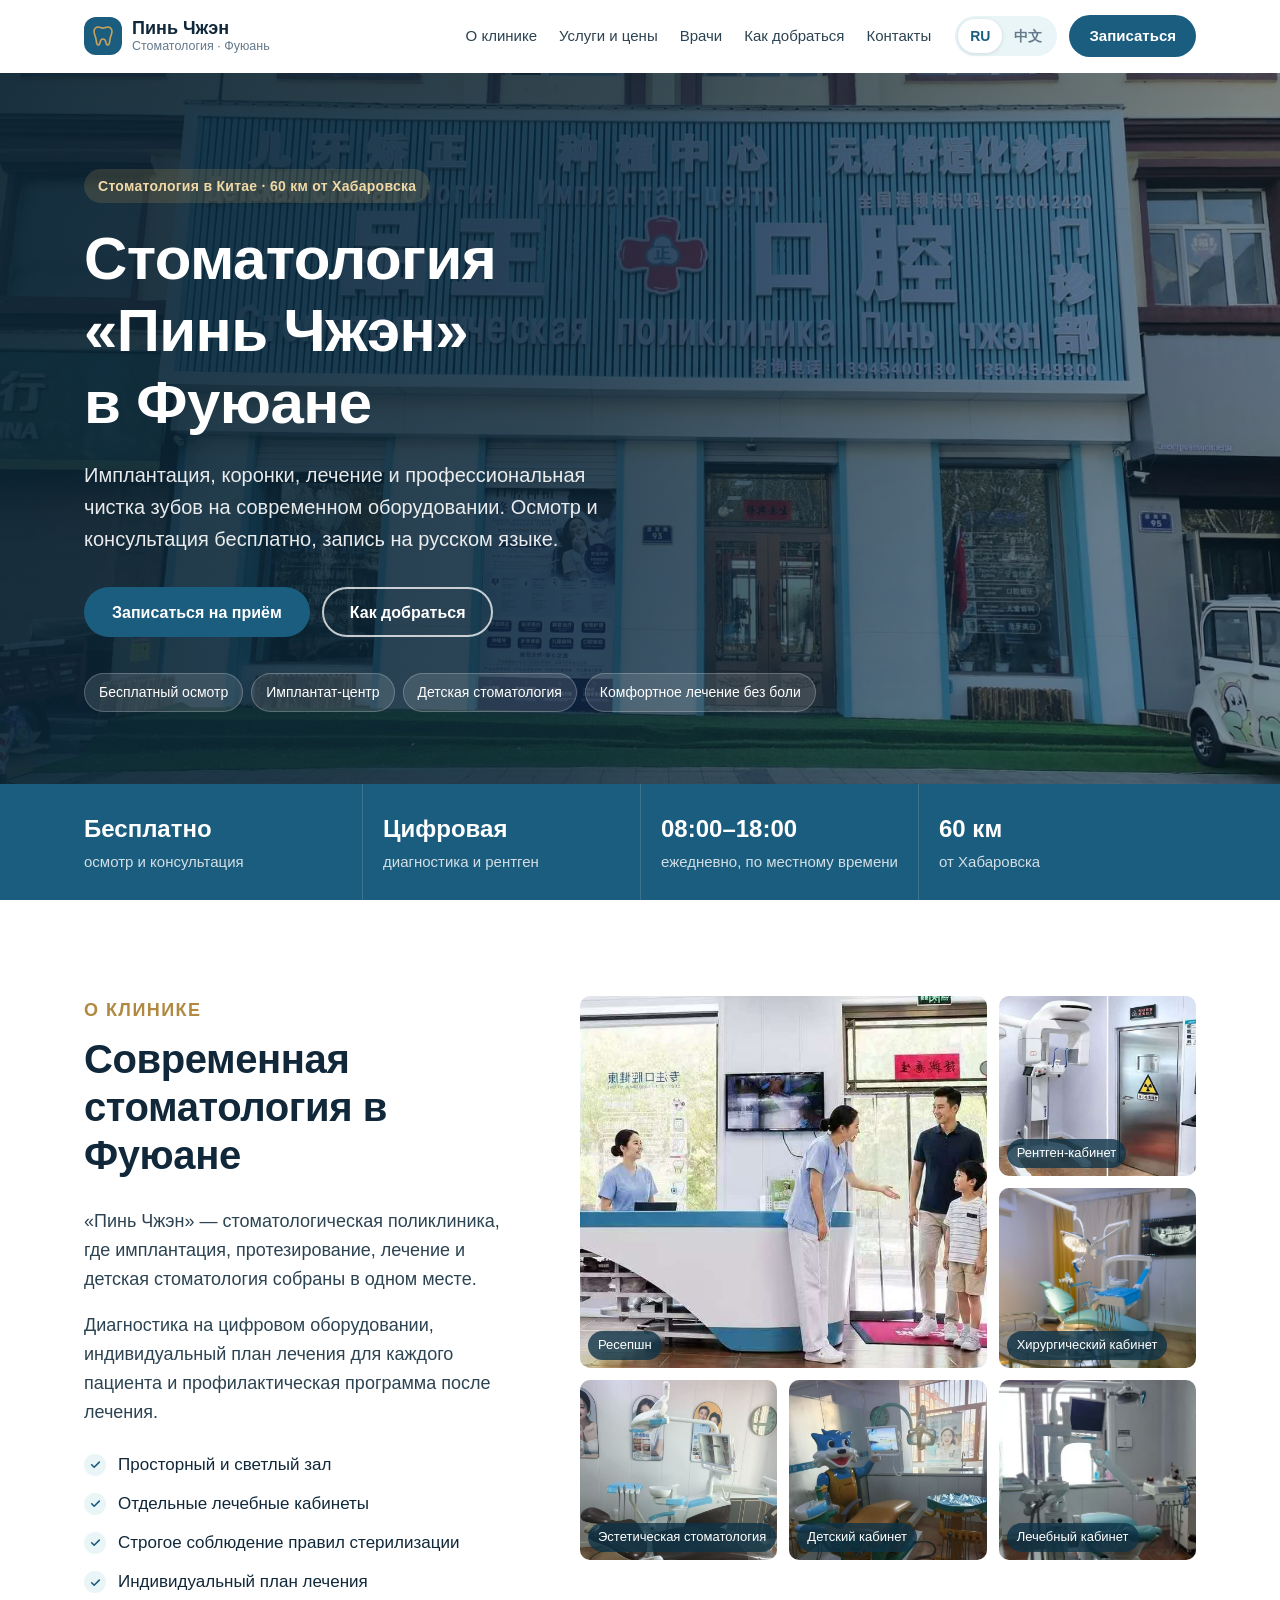
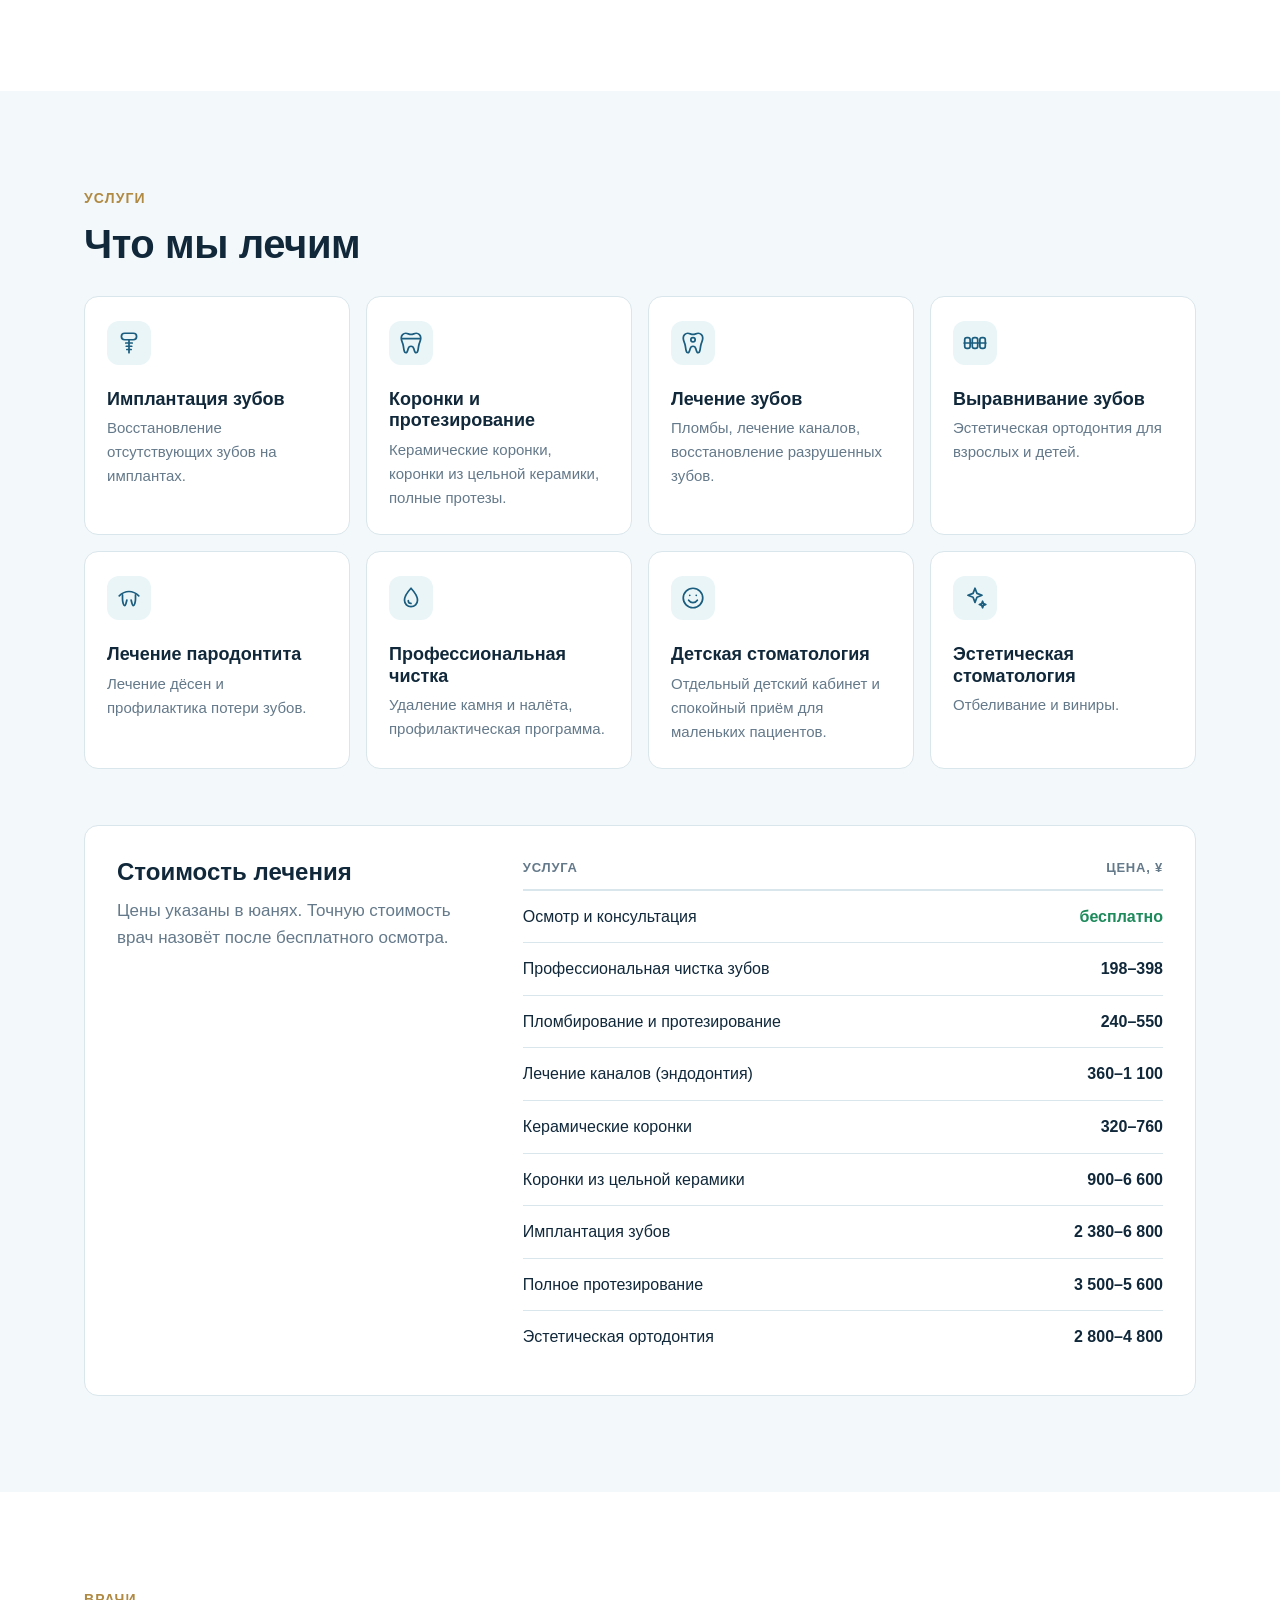
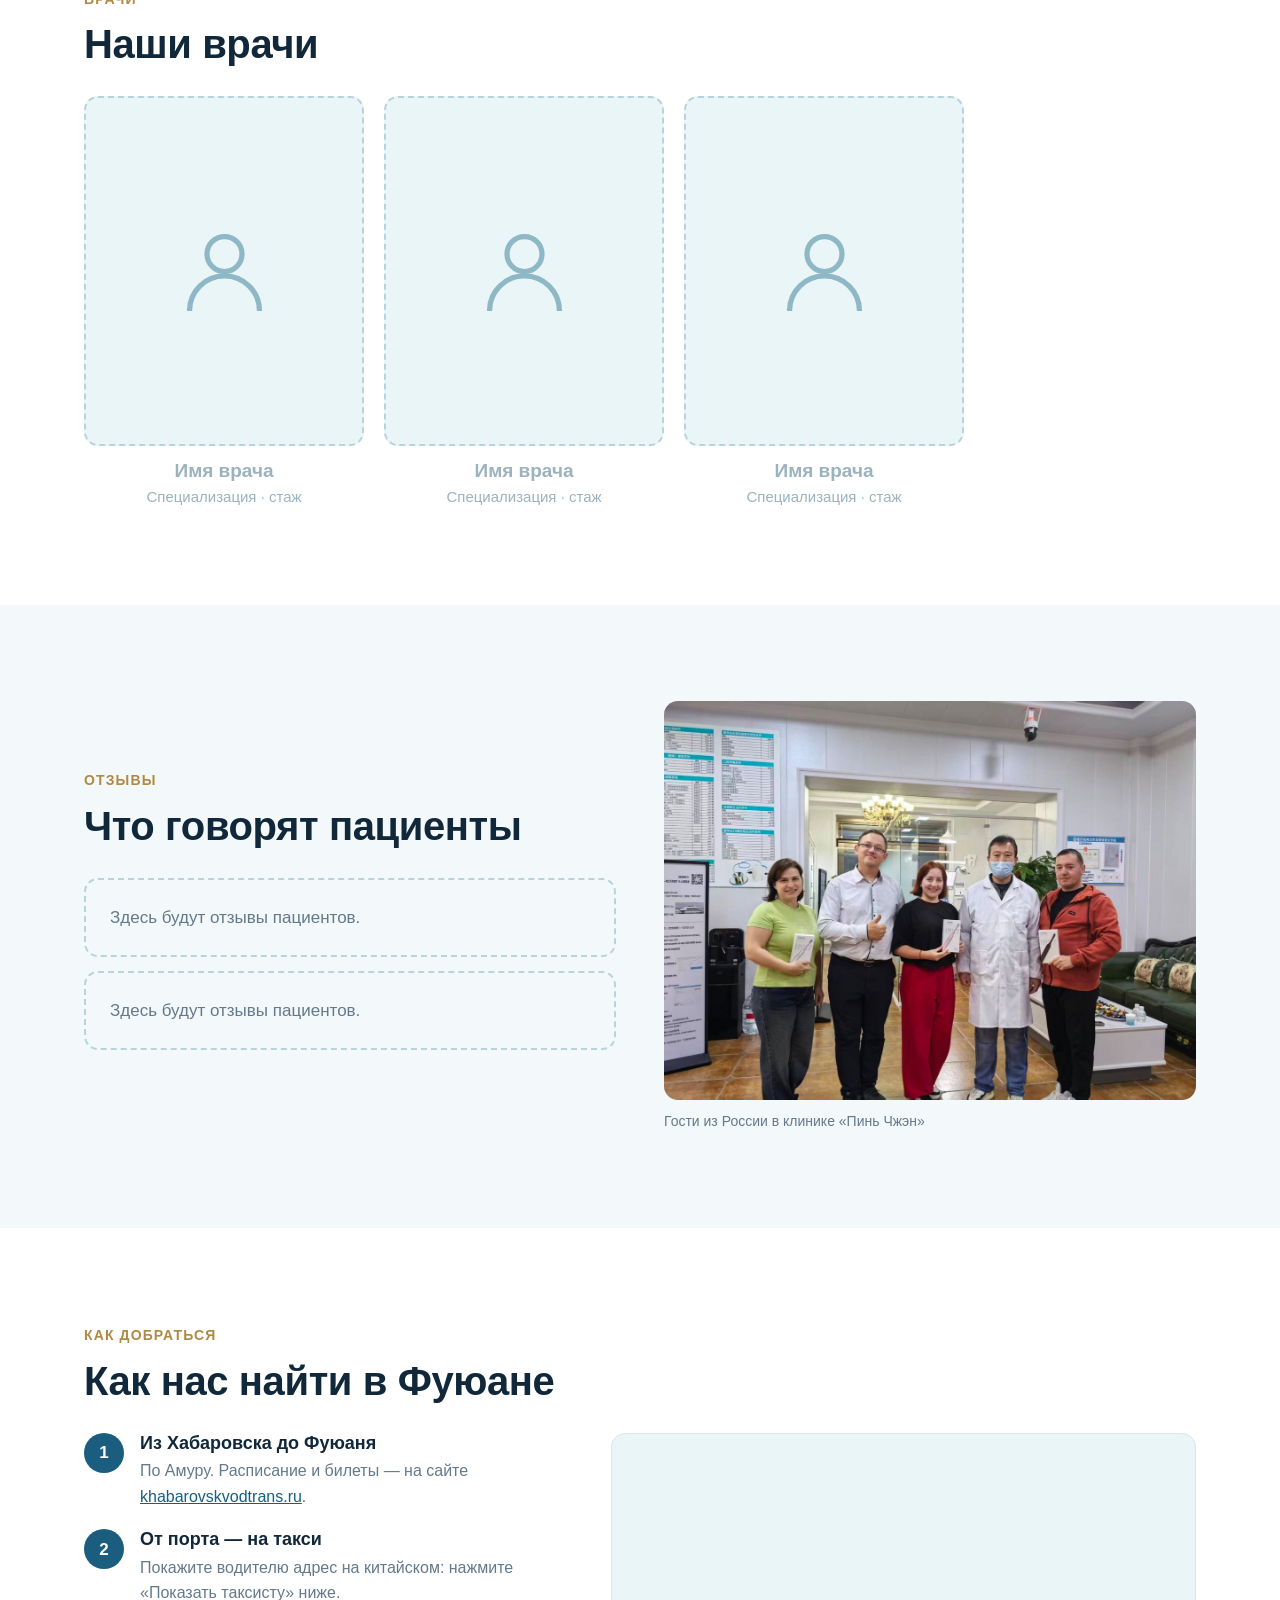
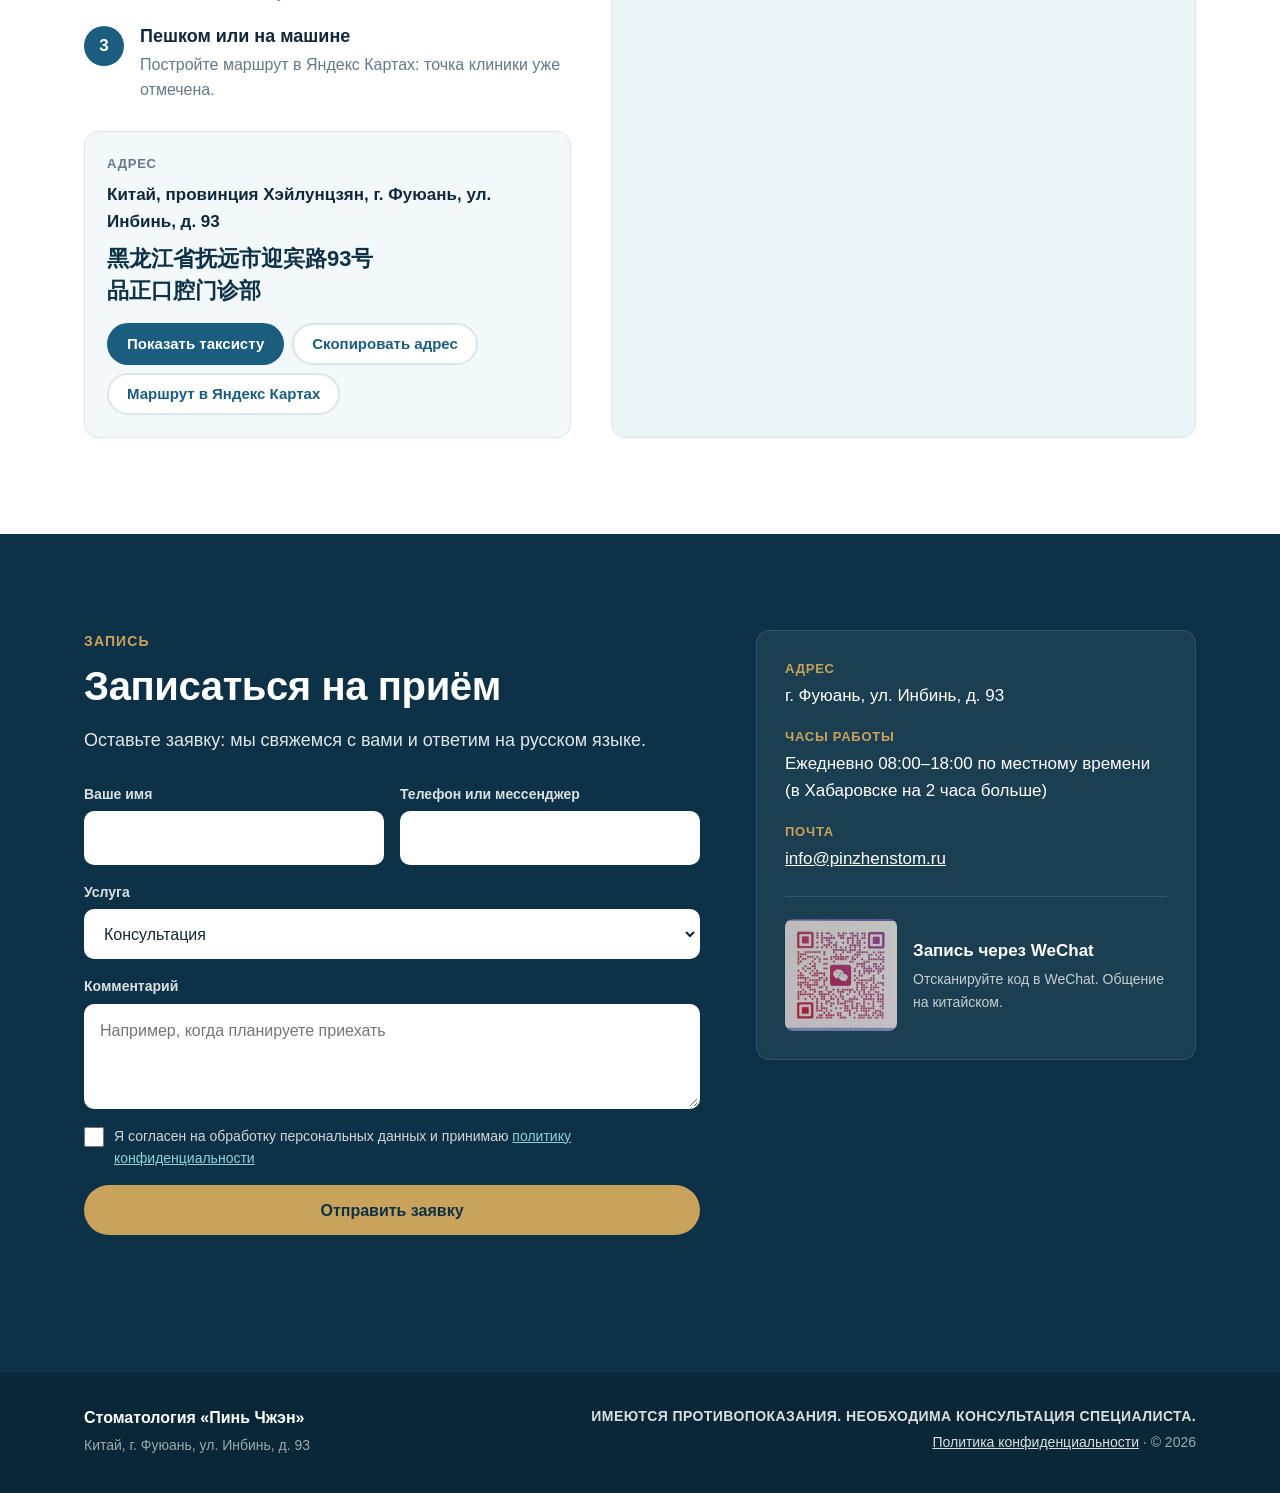
==== index.html @ 19f09e4e "Add bilingual landing page for Pin Zheng dental clinic Static RU/ZH one-page site: about, services a" ====
<!doctype html>
<html lang="ru">
<head>
  <meta charset="utf-8">
  <meta name="viewport" content="width=device-width, initial-scale=1">
  <title>Стоматология «Пинь Чжэн» в Фуюане — лечение зубов в Китае рядом с Хабаровском</title>
  <meta name="description" content="Стоматологическая клиника «Пинь Чжэн» в Фуюане, 60 км от Хабаровска. Имплантация, коронки, лечение и чистка зубов. Бесплатный осмотр, цены в юанях, запись на русском.">
  <meta name="theme-color" content="#1b5d7e">
  <meta property="og:type" content="website">
  <meta property="og:locale" content="ru_RU">
  <meta property="og:title" content="Стоматология «Пинь Чжэн» в Фуюане">
  <meta property="og:description" content="Имплантация, коронки, лечение и чистка зубов в 60 км от Хабаровска. Бесплатный осмотр, запись на русском.">
  <meta property="og:image" content="img/og.jpg">
  <link rel="icon" href="favicon.svg" type="image/svg+xml">
  <link rel="stylesheet" href="css/style.css">
  <script src="js/i18n.js" defer></script>
  <script src="js/main.js" defer></script>
  <script type="application/ld+json">
  {
    "@context": "https://schema.org",
    "@type": "Dentist",
    "name": "Стоматология «Пинь Чжэн» (品正口腔门诊部)",
    "image": "img/hero.jpg",
    "address": {
      "@type": "PostalAddress",
      "streetAddress": "ул. Инбинь, 93 (迎宾路93号)",
      "addressLocality": "Фуюань",
      "addressRegion": "Хэйлунцзян",
      "addressCountry": "CN"
    },
    "geo": { "@type": "GeoCoordinates", "latitude": 48.35881, "longitude": 134.295738 },
    "openingHours": "Mo-Su 08:00-18:00"
  }
  </script>
</head>
<body>
  <svg class="sprite" aria-hidden="true" focusable="false">
    <symbol id="i-tooth" viewBox="0 0 24 24"><path d="M7.2 3C4.9 3 3 4.9 3 7.3c0 2.4.9 3.7 1.5 5.7.5 1.7.7 3.6 1 5.4.2 1.2.7 2.6 1.8 2.6 1.4 0 1.6-2 2-3.5.3-1.2.7-2.5 2.7-2.5s2.4 1.3 2.7 2.5c.4 1.5.6 3.5 2 3.5 1.1 0 1.6-1.4 1.8-2.6.3-1.8.5-3.7 1-5.4.6-2 1.5-3.3 1.5-5.7C21 4.9 19.1 3 16.8 3c-1.9 0-2.8 1.1-4.8 1.1S9.1 3 7.2 3z"/></symbol>
    <symbol id="i-implant" viewBox="0 0 24 24"><path d="M8 3h8a3 3 0 0 1 3 3c0 2-1 3-3 3H8C6 9 5 8 5 6a3 3 0 0 1 3-3z"/><path d="M12 9v12M9 12h6M9.5 15h5M10 18h4"/></symbol>
    <symbol id="i-crown" viewBox="0 0 24 24"><use href="#i-tooth"/><path d="M4 8h16"/></symbol>
    <symbol id="i-treatment" viewBox="0 0 24 24"><use href="#i-tooth"/><circle cx="12" cy="9" r="2"/></symbol>
    <symbol id="i-braces" viewBox="0 0 24 24"><rect x="2.5" y="7" width="5" height="10" rx="2"/><rect x="9.5" y="7" width="5" height="10" rx="2"/><rect x="16.5" y="7" width="5" height="10" rx="2"/><path d="M2 12h20"/></symbol>
    <symbol id="i-gums" viewBox="0 0 24 24"><path d="M3 10c3-3 6-4 9-4s6 1 9 4"/><path d="M6 9v4c0 3 1 6 2 6s1.5-3 2-5M18 9v4c0 3-1 6-2 6s-1.5-3-2-5"/></symbol>
    <symbol id="i-drop" viewBox="0 0 24 24"><path d="M12 3s6 6.5 6 11a6 6 0 0 1-12 0c0-4.5 6-11 6-11z"/><path d="M9.5 14.5a2.5 2.5 0 0 0 2.5 2.5"/></symbol>
    <symbol id="i-smile" viewBox="0 0 24 24"><circle cx="12" cy="12" r="9"/><path d="M8 14c1 1.5 2.3 2.2 4 2.2s3-.7 4-2.2M9 9.5h.01M15 9.5h.01"/></symbol>
    <symbol id="i-sparkle" viewBox="0 0 24 24"><path d="M12 3l1.8 4.7 4.7 1.8-4.7 1.8L12 16l-1.8-4.7-4.7-1.8 4.7-1.8z"/><path d="M19 15l.8 2.2 2.2.8-2.2.8L19 21l-.8-2.2L16 18l2.2-.8z"/></symbol>
  </svg>

  <a class="skip-link" href="#main" data-i18n="a11y.skip">Перейти к содержанию</a>

  <header class="header" id="top">
    <div class="container header__inner">
      <a class="brand" href="#top">
        <svg class="brand__logo" aria-hidden="true"><use href="#i-tooth"/></svg>
        <span class="brand__text">
          <span class="brand__name" data-i18n="brand.name">Пинь Чжэн</span>
          <span class="brand__sub" data-i18n="brand.sub">Стоматология · Фуюань</span>
        </span>
      </a>

      <nav class="nav" id="nav" aria-label="Меню" data-i18n-attr="aria-label:nav.label">
        <a href="#about" data-i18n="nav.about">О клинике</a>
        <a href="#services" data-i18n="nav.services">Услуги и цены</a>
        <a href="#doctors" data-i18n="nav.doctors">Врачи</a>
        <a href="#route" data-i18n="nav.route">Как добраться</a>
        <a href="#contact" data-i18n="nav.contact">Контакты</a>
        <a href="#contact" class="btn btn--primary nav__cta" data-i18n="nav.book">Записаться</a>
      </nav>

      <div class="header__actions">
        <div class="lang-switch" role="group" aria-label="Язык / 语言">
          <button type="button" class="lang-switch__btn is-active" data-lang="ru" aria-pressed="true">RU</button>
          <button type="button" class="lang-switch__btn" data-lang="zh" aria-pressed="false">中文</button>
        </div>
        <a class="btn btn--primary btn--sm header__cta" href="#contact" data-i18n="nav.book">Записаться</a>
        <button type="button" class="burger" id="burger" aria-controls="nav" aria-expanded="false" aria-label="Меню" data-i18n-attr="aria-label:nav.label">
          <span></span><span></span><span></span>
        </button>
      </div>
    </div>
  </header>

  <main id="main">
    <section class="hero">
      <img class="hero__bg" src="img/hero.jpg" alt="" width="1599" height="899" fetchpriority="high">
      <div class="container hero__content">
        <p class="hero__eyebrow" data-i18n="hero.eyebrow">Стоматология в Китае · 60 км от Хабаровска</p>
        <h1 class="hero__title" data-i18n="hero.title">Стоматология «Пинь Чжэн» в&nbsp;Фуюане</h1>
        <p class="hero__lead" data-i18n="hero.lead">Имплантация, коронки, лечение и профессиональная чистка зубов на современном оборудовании. Осмотр и консультация бесплатно, запись на русском языке.</p>
        <div class="hero__actions">
          <a class="btn btn--primary" href="#contact" data-i18n="hero.book">Записаться на приём</a>
          <a class="btn btn--ghost" href="#route" data-i18n="hero.route">Как добраться</a>
        </div>
        <ul class="chips">
          <li data-i18n="hero.chip.free">Бесплатный осмотр</li>
          <li data-i18n="hero.chip.implant">Имплантат-центр</li>
          <li data-i18n="hero.chip.kids">Детская стоматология</li>
          <li data-i18n="hero.chip.painless">Комфортное лечение без боли</li>
        </ul>
      </div>
    </section>

    <section class="facts" aria-label="Коротко о клинике" data-i18n-attr="aria-label:facts.label">
      <div class="container facts__grid">
        <div class="fact">
          <b data-i18n="facts.free.title">Бесплатно</b>
          <span data-i18n="facts.free.text">осмотр и консультация</span>
        </div>
        <div class="fact">
          <b data-i18n="facts.digital.title">Цифровая</b>
          <span data-i18n="facts.digital.text">диагностика и рентген</span>
        </div>
        <div class="fact">
          <b>08:00–18:00</b>
          <span data-i18n="facts.hours.text">ежедневно, по местному времени</span>
        </div>
        <div class="fact">
          <b data-i18n="facts.distance.title">60 км</b>
          <span data-i18n="facts.distance.text">от Хабаровска</span>
        </div>
      </div>
    </section>

    <section class="section" id="about">
      <div class="container about">
        <div class="about__text">
          <p class="kicker" data-i18n="about.kicker">О клинике</p>
          <h2 class="section__title" data-i18n="about.title">Современная стоматология в Фуюане</h2>
          <p data-i18n="about.p1">«Пинь Чжэн» — стоматологическая поликлиника, где имплантация, протезирование, лечение и детская стоматология собраны в одном месте.</p>
          <p data-i18n="about.p2">Диагностика на цифровом оборудовании, индивидуальный план лечения для каждого пациента и профилактическая программа после лечения.</p>
          <ul class="checklist">
            <li data-i18n="about.point1">Просторный и светлый зал</li>
            <li data-i18n="about.point2">Отдельные лечебные кабинеты</li>
            <li data-i18n="about.point3">Строгое соблюдение правил стерилизации</li>
            <li data-i18n="about.point4">Индивидуальный план лечения</li>
          </ul>
        </div>

        <div class="gallery">
          <figure class="gallery__item gallery__item--wide">
            <button type="button" class="zoom" data-full="img/reception.jpg"><img src="img/reception.jpg" alt="Ресепшн" data-i18n-attr="alt:gallery.reception" width="941" height="629" loading="lazy"></button>
            <figcaption data-i18n="gallery.reception">Ресепшн</figcaption>
          </figure>
          <figure class="gallery__item">
            <button type="button" class="zoom" data-full="img/xray.jpg"><img src="img/xray.jpg" alt="Рентген-кабинет" data-i18n-attr="alt:gallery.xray" width="1000" height="612" loading="lazy"></button>
            <figcaption data-i18n="gallery.xray">Рентген-кабинет</figcaption>
          </figure>
          <figure class="gallery__item">
            <button type="button" class="zoom" data-full="img/implant.jpg"><img src="img/implant.jpg" alt="Хирургический кабинет" data-i18n-attr="alt:gallery.surgery" width="1000" height="750" loading="lazy"></button>
            <figcaption data-i18n="gallery.surgery">Хирургический кабинет</figcaption>
          </figure>
          <figure class="gallery__item">
            <button type="button" class="zoom" data-full="img/cabinet-2.jpg"><img src="img/cabinet-2.jpg" alt="Эстетическая стоматология" data-i18n-attr="alt:gallery.aesthetic" width="1000" height="650" loading="lazy"></button>
            <figcaption data-i18n="gallery.aesthetic">Эстетическая стоматология</figcaption>
          </figure>
          <figure class="gallery__item">
            <button type="button" class="zoom" data-full="img/kids.jpg"><img src="img/kids.jpg" alt="Детский кабинет" data-i18n-attr="alt:gallery.kids" width="1000" height="650" loading="lazy"></button>
            <figcaption data-i18n="gallery.kids">Детский кабинет</figcaption>
          </figure>
          <figure class="gallery__item">
            <button type="button" class="zoom" data-full="img/cabinet.jpg"><img src="img/cabinet.jpg" alt="Лечебный кабинет" data-i18n-attr="alt:gallery.cabinet" width="800" height="1422" loading="lazy"></button>
            <figcaption data-i18n="gallery.cabinet">Лечебный кабинет</figcaption>
          </figure>
        </div>
      </div>
    </section>

    <section class="section section--tint" id="services">
      <div class="container">
        <p class="kicker" data-i18n="services.kicker">Услуги</p>
        <h2 class="section__title" data-i18n="services.title">Что мы лечим</h2>

        <div class="services">
          <article class="service">
            <svg class="service__icon" aria-hidden="true"><use href="#i-implant"/></svg>
            <h3 data-i18n="service.implant.title">Имплантация зубов</h3>
            <p data-i18n="service.implant.text">Восстановление отсутствующих зубов на имплантах.</p>
          </article>
          <article class="service">
            <svg class="service__icon" aria-hidden="true"><use href="#i-crown"/></svg>
            <h3 data-i18n="service.crowns.title">Коронки и протезирование</h3>
            <p data-i18n="service.crowns.text">Керамические коронки, коронки из цельной керамики, полные протезы.</p>
          </article>
          <article class="service">
            <svg class="service__icon" aria-hidden="true"><use href="#i-treatment"/></svg>
            <h3 data-i18n="service.treatment.title">Лечение зубов</h3>
            <p data-i18n="service.treatment.text">Пломбы, лечение каналов, восстановление разрушенных зубов.</p>
          </article>
          <article class="service">
            <svg class="service__icon" aria-hidden="true"><use href="#i-braces"/></svg>
            <h3 data-i18n="service.ortho.title">Выравнивание зубов</h3>
            <p data-i18n="service.ortho.text">Эстетическая ортодонтия для взрослых и детей.</p>
          </article>
          <article class="service">
            <svg class="service__icon" aria-hidden="true"><use href="#i-gums"/></svg>
            <h3 data-i18n="service.gums.title">Лечение пародонтита</h3>
            <p data-i18n="service.gums.text">Лечение дёсен и профилактика потери зубов.</p>
          </article>
          <article class="service">
            <svg class="service__icon" aria-hidden="true"><use href="#i-drop"/></svg>
            <h3 data-i18n="service.cleaning.title">Профессиональная чистка</h3>
            <p data-i18n="service.cleaning.text">Удаление камня и налёта, профилактическая программа.</p>
          </article>
          <article class="service">
            <svg class="service__icon" aria-hidden="true"><use href="#i-smile"/></svg>
            <h3 data-i18n="service.kids.title">Детская стоматология</h3>
            <p data-i18n="service.kids.text">Отдельный детский кабинет и спокойный приём для маленьких пациентов.</p>
          </article>
          <article class="service">
            <svg class="service__icon" aria-hidden="true"><use href="#i-sparkle"/></svg>
            <h3 data-i18n="service.aesthetic.title">Эстетическая стоматология</h3>
            <p data-i18n="service.aesthetic.text">Отбеливание и виниры.</p>
          </article>
        </div>

        <div class="prices" id="prices">
          <div class="prices__head">
            <h3 class="prices__title" data-i18n="prices.title">Стоимость лечения</h3>
            <p class="muted" data-i18n="prices.note">Цены указаны в юанях. Точную стоимость врач назовёт после бесплатного осмотра.</p>
          </div>
          <table class="price-table">
            <thead>
              <tr><th data-i18n="prices.service">Услуга</th><th data-i18n="prices.price">Цена, ¥</th></tr>
            </thead>
            <tbody>
              <tr><td data-i18n="price.consult">Осмотр и консультация</td><td class="price-table__free" data-i18n="price.free">бесплатно</td></tr>
              <tr><td data-i18n="price.cleaning">Профессиональная чистка зубов</td><td>198–398</td></tr>
              <tr><td data-i18n="price.fillings">Пломбирование и протезирование</td><td>240–550</td></tr>
              <tr><td data-i18n="price.endo">Лечение каналов (эндодонтия)</td><td>360–1 100</td></tr>
              <tr><td data-i18n="price.crowns">Керамические коронки</td><td>320–760</td></tr>
              <tr><td data-i18n="price.ceramic">Коронки из цельной керамики</td><td>900–6 600</td></tr>
              <tr><td data-i18n="price.implant">Имплантация зубов</td><td>2 380–6 800</td></tr>
              <tr><td data-i18n="price.dentures">Полное протезирование</td><td>3 500–5 600</td></tr>
              <tr><td data-i18n="price.ortho">Эстетическая ортодонтия</td><td>2 800–4 800</td></tr>
            </tbody>
          </table>
        </div>
      </div>
    </section>

    <section class="section" id="doctors">
      <div class="container">
        <p class="kicker" data-i18n="doctors.kicker">Врачи</p>
        <h2 class="section__title" data-i18n="doctors.title">Наши врачи</h2>
        <div class="doctors">
          <article class="doctor is-placeholder">
            <div class="doctor__photo" aria-hidden="true"></div>
            <h3 data-i18n="doctors.name">Имя врача</h3>
            <p data-i18n="doctors.role">Специализация · стаж</p>
          </article>
          <article class="doctor is-placeholder">
            <div class="doctor__photo" aria-hidden="true"></div>
            <h3 data-i18n="doctors.name">Имя врача</h3>
            <p data-i18n="doctors.role">Специализация · стаж</p>
          </article>
          <article class="doctor is-placeholder">
            <div class="doctor__photo" aria-hidden="true"></div>
            <h3 data-i18n="doctors.name">Имя врача</h3>
            <p data-i18n="doctors.role">Специализация · стаж</p>
          </article>
        </div>
      </div>
    </section>

    <section class="section section--tint" id="reviews">
      <div class="container reviews">
        <div>
          <p class="kicker" data-i18n="reviews.kicker">Отзывы</p>
          <h2 class="section__title" data-i18n="reviews.title">Что говорят пациенты</h2>
          <div class="review is-placeholder"><p data-i18n="reviews.empty">Здесь будут отзывы пациентов.</p></div>
          <div class="review is-placeholder"><p data-i18n="reviews.empty">Здесь будут отзывы пациентов.</p></div>
        </div>
        <figure class="reviews__photo">
          <button type="button" class="zoom" data-full="img/guests.jpg"><img src="img/guests.jpg" alt="Гости из России в клинике «Пинь Чжэн»" data-i18n-attr="alt:reviews.photo" width="1200" height="899" loading="lazy"></button>
          <figcaption data-i18n="reviews.photo">Гости из России в клинике «Пинь Чжэн»</figcaption>
        </figure>
      </div>
    </section>

    <section class="section" id="route">
      <div class="container">
        <p class="kicker" data-i18n="route.kicker">Как добраться</p>
        <h2 class="section__title" data-i18n="route.title">Как нас найти в Фуюане</h2>

        <div class="route">
          <div>
            <ol class="steps">
              <li>
                <h3 data-i18n="route.step1.title">Из Хабаровска до Фуюаня</h3>
                <p data-i18n="route.step1.text">По Амуру. Расписание и билеты — на сайте <a href="https://khabarovskvodtrans.ru" target="_blank" rel="noopener">khabarovskvodtrans.ru</a>.</p>
              </li>
              <li>
                <h3 data-i18n="route.step2.title">От порта — на такси</h3>
                <p data-i18n="route.step2.text">Покажите водителю адрес на китайском: нажмите «Показать таксисту» ниже.</p>
              </li>
              <li>
                <h3 data-i18n="route.step3.title">Пешком или на машине</h3>
                <p data-i18n="route.step3.text">Постройте маршрут в Яндекс Картах: точка клиники уже отмечена.</p>
              </li>
            </ol>

            <div class="address">
              <p class="address__label" data-i18n="route.address">Адрес</p>
              <p class="address__ru" data-lang-only="ru">Китай, провинция Хэйлунцзян, г. Фуюань, ул. Инбинь, д. 93</p>
              <p class="address__zh" lang="zh-CN">黑龙江省抚远市迎宾路93号<br>品正口腔门诊部</p>
              <div class="address__actions">
                <button type="button" class="btn btn--primary btn--sm" id="taxi-open" data-i18n="route.taxi">Показать таксисту</button>
                <button type="button" class="btn btn--line btn--sm" id="address-copy" data-i18n="route.copy">Скопировать адрес</button>
                <a class="btn btn--line btn--sm" data-lang-only="ru" href="https://yandex.ru/maps/?rtext=~48.358810%2C134.295738&amp;rtt=auto" target="_blank" rel="noopener">Маршрут в Яндекс Картах</a>
                <a class="btn btn--line btn--sm" data-lang-only="zh" hidden lang="zh-CN" href="https://uri.amap.com/marker?position=134.295738,48.358810&amp;name=%E5%93%81%E6%AD%A3%E5%8F%A3%E8%85%94%E9%97%A8%E8%AF%8A%E9%83%A8&amp;coordinate=wgs84&amp;callnative=1" target="_blank" rel="noopener">高德地图导航</a>
              </div>
            </div>
          </div>

          <div class="map">
            <iframe
              title="Карта: клиника «Пинь Чжэн», Фуюань"
              src="https://yandex.ru/map-widget/v1/?ll=134.295738%2C48.358810&amp;z=16&amp;pt=134.295738%2C48.358810%2Cpm2rdm"
              loading="lazy" allowfullscreen></iframe>
          </div>
        </div>
      </div>
    </section>

    <section class="section section--dark" id="contact">
      <div class="container contact">
        <div>
          <p class="kicker kicker--light" data-i18n="contact.kicker">Запись</p>
          <h2 class="section__title" data-i18n="contact.title">Записаться на приём</h2>
          <p class="contact__lead" data-i18n="contact.lead">Оставьте заявку: мы свяжемся с вами и ответим на русском языке.</p>

          <form class="form" id="booking-form" action="send.php" method="post" novalidate>
            <input type="hidden" name="lang" value="ru">
            <div class="form__trap" aria-hidden="true">
              <label>Website <input type="text" name="website" tabindex="-1" autocomplete="off"></label>
            </div>
            <div class="form__row">
              <label class="field">
                <span data-i18n="form.name">Ваше имя</span>
                <input type="text" name="name" required maxlength="100" autocomplete="name">
              </label>
              <label class="field">
                <span data-i18n="form.phone">Телефон или мессенджер</span>
                <input type="text" name="phone" required maxlength="100" autocomplete="tel" inputmode="tel">
              </label>
            </div>
            <label class="field">
              <span data-i18n="form.service">Услуга</span>
              <select name="service">
                <option value="Консультация" data-i18n="form.option.consult">Консультация</option>
                <option value="Имплантация" data-i18n="service.implant.title">Имплантация зубов</option>
                <option value="Коронки и протезирование" data-i18n="service.crowns.title">Коронки и протезирование</option>
                <option value="Лечение зубов" data-i18n="service.treatment.title">Лечение зубов</option>
                <option value="Выравнивание зубов" data-i18n="service.ortho.title">Выравнивание зубов</option>
                <option value="Профессиональная чистка" data-i18n="service.cleaning.title">Профессиональная чистка</option>
                <option value="Детская стоматология" data-i18n="service.kids.title">Детская стоматология</option>
                <option value="Другое" data-i18n="form.option.other">Другое</option>
              </select>
            </label>
            <label class="field">
              <span data-i18n="form.comment">Комментарий</span>
              <textarea name="comment" rows="3" maxlength="1000" placeholder="Например, когда планируете приехать" data-i18n-attr="placeholder:form.commentHint"></textarea>
            </label>
            <label class="checkbox">
              <input type="checkbox" name="consent" value="1" required>
              <span data-i18n="form.consent">Я согласен на обработку персональных данных и принимаю <a href="policy.html" target="_blank">политику конфиденциальности</a></span>
            </label>
            <button type="submit" class="btn btn--gold btn--block" data-i18n="form.submit">Отправить заявку</button>
            <p class="form__status" id="form-status" role="status" aria-live="polite"></p>
          </form>
        </div>

        <aside class="contact__info">
          <dl class="info">
            <div>
              <dt data-i18n="info.address">Адрес</dt>
              <dd data-i18n="info.addressValue">г. Фуюань, ул. Инбинь, д. 93</dd>
            </div>
            <div>
              <dt data-i18n="info.hours">Часы работы</dt>
              <dd data-i18n="info.hoursValue">Ежедневно 08:00–18:00 по местному времени (в Хабаровске на 2 часа больше)</dd>
            </div>
            <div>
              <dt data-i18n="info.email">Почта</dt>
              <dd><a href="mailto:info@pinzhenstom.ru">info@pinzhenstom.ru</a></dd>
            </div>
            <div data-lang-only="zh" hidden>
              <dt lang="zh-CN">咨询电话</dt>
              <dd><a href="tel:+8613945400130">139 4540 0130</a><br><a href="tel:+8613504549300">135 0454 9300</a></dd>
            </div>
          </dl>
          <div class="wechat">
            <img src="img/wechat-qr.png" alt="QR-код WeChat" width="180" height="180" loading="lazy">
            <div>
              <b data-i18n="info.wechat">Запись через WeChat</b>
              <p data-i18n="info.wechatText">Отсканируйте код в WeChat. Общение на китайском.</p>
            </div>
          </div>
        </aside>
      </div>
    </section>
  </main>

  <footer class="footer">
    <div class="container footer__inner">
      <div>
        <p class="footer__name" data-i18n="footer.name">Стоматология «Пинь Чжэн»</p>
        <p class="muted" data-i18n="footer.address">Китай, г. Фуюань, ул. Инбинь, д. 93</p>
      </div>
      <div class="footer__legal">
        <p class="footer__warning" data-i18n="footer.warning">Имеются противопоказания. Необходима консультация специалиста.</p>
        <p class="muted"><a href="policy.html" data-i18n="footer.policy">Политика конфиденциальности</a> · © <span id="year">2026</span></p>
      </div>
    </div>
  </footer>

  <dialog class="taxi" id="taxi-dialog" aria-labelledby="taxi-title">
    <p class="taxi__title" id="taxi-title" data-i18n="taxi.title">Покажите водителю</p>
    <p class="taxi__zh" lang="zh-CN">您好！请送我到：<br><strong>抚远市迎宾路93号<br>品正口腔门诊部</strong></p>
    <p class="taxi__ru" data-lang-only="ru">Фуюань, ул. Инбинь, 93 — клиника «Пинь Чжэн»</p>
    <button type="button" class="btn btn--primary" data-dialog-close data-i18n="common.close">Закрыть</button>
  </dialog>

  <dialog class="lightbox" id="lightbox" aria-label="Фото">
    <img alt="">
    <button type="button" class="lightbox__close" data-dialog-close aria-label="Закрыть" data-i18n-attr="aria-label:common.close">×</button>
  </dialog>

  <div class="toast" id="toast" role="status" aria-live="polite"></div>
</body>
</html>
---- css/style.css ----
/*
 * Pin Zheng Dental — landing page styles.
 * Palette follows the clinic's flyer and signage: deep blue, aqua, gold.
 * System fonts only: Google Fonts are blocked in mainland China.
 */

/* ========== Tokens ========== */

:root {
  --ink: #10283a;
  --text: #2c4352;
  --muted: #64798a;
  --brand: #1b5d7e;
  --brand-dark: #12445e;
  --brand-deep: #0d3247;
  --footer-bg: #0a2738;
  --aqua: #8fd0dc;
  --aqua-soft: #e9f5f7;
  --gold: #c9a35b;
  --gold-light: #d8b46d;
  --gold-dark: #b08a43;
  --line: #d9e6eb;
  --bg: #ffffff;
  --bg-tint: #f3f8fa;
  --success: #1d8a5b;

  --radius: 14px;
  --radius-sm: 10px;
  --shadow: 0 10px 30px rgba(16, 40, 58, 0.08);
  --header-height: 72px;

  --font: -apple-system, BlinkMacSystemFont, "Segoe UI", Roboto, "Helvetica Neue", Arial,
    "PingFang SC", "Hiragino Sans GB", "Microsoft YaHei", "Noto Sans CJK SC", sans-serif;
}

/* ========== Base ========== */

*,
*::before,
*::after {
  box-sizing: border-box;
}

html {
  scroll-behavior: smooth;
  scroll-padding-top: calc(var(--header-height) + 12px);
  -webkit-text-size-adjust: 100%;
}

@media (prefers-reduced-motion: reduce) {
  html {
    scroll-behavior: auto;
  }
}

body {
  margin: 0;
  font-family: var(--font);
  font-size: 17px;
  line-height: 1.6;
  color: var(--text);
  background: var(--bg);
  -webkit-font-smoothing: antialiased;
}

body.menu-open {
  overflow: hidden;
}

img {
  display: block;
  max-width: 100%;
  height: auto;
}

a {
  color: var(--brand);
}

a:hover {
  color: var(--brand-dark);
}

h1,
h2,
h3 {
  margin: 0;
  line-height: 1.2;
  color: var(--ink);
}

p {
  margin: 0 0 1em;
}

[hidden] {
  display: none !important;
}

:focus-visible {
  outline: 3px solid var(--gold);
  outline-offset: 2px;
}

.sprite {
  position: absolute;
  width: 0;
  height: 0;
  overflow: hidden;
}

.container {
  width: 100%;
  max-width: 1160px;
  margin: 0 auto;
  padding: 0 24px;
}

.muted {
  color: var(--muted);
}

.skip-link {
  position: absolute;
  top: 8px;
  left: -9999px;
  z-index: 100;
  padding: 8px 14px;
  border-radius: 8px;
  background: var(--brand);
  color: #fff;
}

.skip-link:focus {
  left: 8px;
}

@media (max-width: 600px) {
  .container {
    padding: 0 16px;
  }
}

/* ========== Buttons ========== */

.btn {
  display: inline-flex;
  align-items: center;
  justify-content: center;
  gap: 8px;
  min-height: 50px;
  padding: 12px 26px;
  border: 2px solid transparent;
  border-radius: 999px;
  font: inherit;
  font-size: 16px;
  font-weight: 600;
  line-height: 1.2;
  text-decoration: none;
  cursor: pointer;
  transition: background-color 0.2s, color 0.2s, border-color 0.2s, transform 0.2s;
}

.btn:active {
  transform: translateY(1px);
}

.btn:disabled {
  opacity: 0.6;
  cursor: wait;
}

.btn--sm {
  min-height: 42px;
  padding: 8px 18px;
  font-size: 15px;
}

.btn--block {
  width: 100%;
}

.btn--primary {
  background: var(--brand);
  color: #fff;
}

.btn--primary:hover {
  background: var(--brand-dark);
  color: #fff;
}

.btn--gold {
  background: var(--gold);
  color: var(--brand-deep);
}

.btn--gold:hover {
  background: var(--gold-light);
  color: var(--brand-deep);
}

.btn--ghost {
  border-color: rgba(255, 255, 255, 0.75);
  color: #fff;
}

.btn--ghost:hover {
  background: #fff;
  color: var(--brand-deep);
}

.btn--line {
  border-color: var(--line);
  background: #fff;
  color: var(--brand);
}

.btn--line:hover {
  border-color: var(--brand);
  color: var(--brand-dark);
}

/* ========== Header ========== */

.header {
  position: sticky;
  top: 0;
  z-index: 50;
  border-bottom: 1px solid transparent;
  background: rgba(255, 255, 255, 0.96);
  backdrop-filter: saturate(160%) blur(8px);
  -webkit-backdrop-filter: saturate(160%) blur(8px);
  transition: box-shadow 0.2s, border-color 0.2s;
}

.header.is-scrolled {
  border-color: var(--line);
  box-shadow: 0 4px 18px rgba(16, 40, 58, 0.06);
}

.header__inner {
  display: flex;
  align-items: center;
  gap: 24px;
  height: var(--header-height);
}

.header__actions {
  display: flex;
  align-items: center;
  gap: 12px;
}

.brand {
  display: flex;
  flex-shrink: 0;
  align-items: center;
  gap: 10px;
  color: var(--ink);
  text-decoration: none;
}

.brand__logo {
  width: 38px;
  height: 38px;
  padding: 7px;
  border-radius: 12px;
  background: var(--brand);
  fill: none;
  stroke: var(--gold);
  stroke-width: 1.6;
  stroke-linejoin: round;
}

.brand__text {
  display: flex;
  flex-direction: column;
  line-height: 1.15;
}

.brand__name {
  font-size: 18px;
  font-weight: 700;
}

.brand__sub {
  font-size: 12.5px;
  color: var(--muted);
}

.nav {
  display: flex;
  gap: 22px;
  margin-left: auto;
}

.nav a {
  font-size: 15px;
  font-weight: 500;
  color: var(--text);
  text-decoration: none;
  white-space: nowrap;
}

.nav a:hover {
  color: var(--brand);
}

.nav .nav__cta {
  display: none;
}

.lang-switch {
  display: inline-flex;
  padding: 3px;
  border-radius: 999px;
  background: var(--aqua-soft);
}

.lang-switch__btn {
  min-height: 34px;
  padding: 6px 12px;
  border: 0;
  border-radius: 999px;
  background: transparent;
  font: inherit;
  font-size: 14px;
  font-weight: 600;
  color: var(--muted);
  cursor: pointer;
}

.lang-switch__btn.is-active {
  background: #fff;
  color: var(--brand);
  box-shadow: 0 1px 4px rgba(16, 40, 58, 0.12);
}

.burger {
  display: none;
  width: 44px;
  height: 44px;
  padding: 10px;
  border: 0;
  border-radius: 10px;
  background: transparent;
  cursor: pointer;
}

.burger span {
  display: block;
  height: 2px;
  border-radius: 2px;
  background: var(--ink);
  transition: transform 0.2s, opacity 0.2s;
}

.burger span + span {
  margin-top: 6px;
}

.burger[aria-expanded="true"] span:nth-child(1) {
  transform: translateY(8px) rotate(45deg);
}

.burger[aria-expanded="true"] span:nth-child(2) {
  opacity: 0;
}

.burger[aria-expanded="true"] span:nth-child(3) {
  transform: translateY(-8px) rotate(-45deg);
}

@media (max-width: 1080px) {
  .header__cta {
    display: none;
  }
}

@media (max-width: 960px) {
  /* backdrop-filter would make the fixed menu position relative to the header */
  .header {
    background: #fff;
    backdrop-filter: none;
    -webkit-backdrop-filter: none;
  }

  .header__actions {
    margin-left: auto;
  }

  .burger {
    display: block;
  }

  .nav {
    position: fixed;
    inset: var(--header-height) 0 0 0;
    flex-direction: column;
    gap: 0;
    margin: 0;
    padding: 12px 16px 24px;
    overflow-y: auto;
    background: #fff;
    opacity: 0;
    visibility: hidden;
    transform: translateY(-8px);
    transition: opacity 0.2s, transform 0.2s, visibility 0.2s;
  }

  .nav.is-open {
    opacity: 1;
    visibility: visible;
    transform: none;
  }

  .nav a {
    padding: 16px 4px;
    border-bottom: 1px solid var(--line);
    font-size: 18px;
  }

  .nav .nav__cta {
    display: inline-flex;
    margin-top: 20px;
    padding: 12px 26px;
    border-bottom: 0;
    font-size: 17px;
    color: #fff;
  }
}

@media (max-width: 420px) {
  .brand__sub {
    display: none;
  }

  .lang-switch__btn {
    padding: 6px 10px;
  }
}

/* ========== Hero ========== */

.hero {
  position: relative;
  overflow: hidden;
  background: var(--brand-deep);
  color: #fff;
}

.hero::after {
  content: "";
  position: absolute;
  inset: 0;
  background: linear-gradient(100deg, rgba(9, 36, 52, 0.92) 0%, rgba(9, 36, 52, 0.78) 45%, rgba(9, 36, 52, 0.35) 100%);
}

.hero__bg {
  position: absolute;
  inset: 0;
  width: 100%;
  height: 100%;
  object-fit: cover;
  object-position: center 35%;
}

.hero__content {
  position: relative;
  z-index: 1;
  display: flex;
  flex-direction: column;
  justify-content: center;
  min-height: min(640px, 86vh);
  padding-top: 96px;
  padding-bottom: 72px;
}

.hero__eyebrow {
  align-self: flex-start;
  margin-bottom: 20px;
  padding: 6px 14px;
  border-radius: 999px;
  background: rgba(201, 163, 91, 0.18);
  font-size: 14px;
  font-weight: 600;
  letter-spacing: 0.02em;
  color: #f1d9a5;
}

.hero__title {
  max-width: 14ch;
  margin-bottom: 20px;
  font-size: clamp(34px, 5.4vw, 60px);
  font-weight: 800;
  letter-spacing: -0.01em;
  color: #fff;
}

.hero__lead {
  max-width: 560px;
  margin-bottom: 32px;
  font-size: clamp(17px, 1.8vw, 20px);
  color: rgba(255, 255, 255, 0.9);
}

.hero__actions {
  display: flex;
  flex-wrap: wrap;
  gap: 12px;
  margin-bottom: 36px;
}

.chips {
  display: flex;
  flex-wrap: wrap;
  gap: 8px;
  margin: 0;
  padding: 0;
  list-style: none;
}

.chips li {
  padding: 7px 14px;
  border: 1px solid rgba(255, 255, 255, 0.22);
  border-radius: 999px;
  background: rgba(255, 255, 255, 0.12);
  font-size: 14px;
}

@media (max-width: 600px) {
  .hero::after {
    background: linear-gradient(180deg, rgba(9, 36, 52, 0.75) 0%, rgba(9, 36, 52, 0.9) 100%);
  }

  .hero__content {
    min-height: 0;
    padding-top: 56px;
    padding-bottom: 48px;
  }

  .hero__actions .btn {
    flex: 1 1 100%;
  }
}

/* ========== Facts strip ========== */

.facts {
  background: var(--brand);
  color: #fff;
}

.facts__grid {
  display: grid;
  grid-template-columns: repeat(4, 1fr);
}

.fact {
  display: flex;
  flex-direction: column;
  gap: 2px;
  padding: 26px 20px;
  border-left: 1px solid rgba(255, 255, 255, 0.14);
}

.fact:first-child {
  padding-left: 0;
  border-left: 0;
}

.fact b {
  font-size: 24px;
  font-weight: 800;
  color: #fff;
}

.fact span {
  font-size: 15px;
  color: rgba(255, 255, 255, 0.8);
}

@media (max-width: 800px) {
  .facts__grid {
    grid-template-columns: repeat(2, 1fr);
  }

  .fact {
    padding: 20px 16px;
    border-left: 0;
  }

  .fact:nth-child(odd) {
    padding-left: 0;
  }

  .fact:nth-child(-n + 2) {
    border-bottom: 1px solid rgba(255, 255, 255, 0.14);
  }
}

/* ========== Sections ========== */

.section {
  padding: 96px 0;
}

.section--tint {
  background: var(--bg-tint);
}

.section--dark {
  background: var(--brand-deep);
  color: rgba(255, 255, 255, 0.88);
}

.section--dark h2,
.section--dark h3 {
  color: #fff;
}

.section__title {
  margin-bottom: 28px;
  font-size: clamp(28px, 3.6vw, 40px);
  font-weight: 800;
  letter-spacing: -0.01em;
}

.kicker {
  margin-bottom: 10px;
  font-size: 14px;
  font-weight: 700;
  letter-spacing: 0.08em;
  text-transform: uppercase;
  color: var(--gold-dark);
}

.kicker--light {
  color: var(--gold);
}

.is-placeholder .doctor__photo,
.review.is-placeholder {
  border: 2px dashed #b9d3dc;
}

@media (max-width: 600px) {
  .section {
    padding: 64px 0;
  }
}

/* ========== About ========== */

.about {
  display: grid;
  grid-template-columns: 5fr 7fr;
  align-items: start;
  gap: 56px;
}

.about__text p {
  font-size: 18px;
}

.checklist {
  display: grid;
  gap: 12px;
  margin: 24px 0 0;
  padding: 0;
  list-style: none;
}

.checklist li {
  position: relative;
  padding-left: 34px;
  font-weight: 500;
  color: var(--ink);
}

.checklist li::before {
  content: "";
  position: absolute;
  top: 3px;
  left: 0;
  width: 22px;
  height: 22px;
  border-radius: 50%;
  background: var(--aqua-soft) url("data:image/svg+xml,%3Csvg xmlns='http://www.w3.org/2000/svg' viewBox='0 0 24 24' fill='none' stroke='%231b5d7e' stroke-width='3' stroke-linecap='round' stroke-linejoin='round'%3E%3Cpath d='M5 12.5l4.5 4.5L19 7.5'/%3E%3C/svg%3E") center / 13px no-repeat;
}

.gallery {
  display: grid;
  grid-template-columns: repeat(3, 1fr);
  grid-auto-rows: 180px;
  gap: 12px;
}

.gallery__item {
  position: relative;
  margin: 0;
  overflow: hidden;
  border-radius: var(--radius-sm);
  background: var(--aqua-soft);
}

.gallery__item--wide {
  grid-column: span 2;
  grid-row: span 2;
}

.gallery__item figcaption {
  position: absolute;
  bottom: 8px;
  left: 8px;
  padding: 4px 10px;
  border-radius: 999px;
  background: rgba(13, 50, 71, 0.78);
  font-size: 13px;
  color: #fff;
  pointer-events: none;
}

.zoom {
  display: block;
  width: 100%;
  height: 100%;
  padding: 0;
  border: 0;
  background: none;
  cursor: zoom-in;
}

.zoom img {
  width: 100%;
  height: 100%;
  object-fit: cover;
  transition: transform 0.4s;
}

.zoom:hover img {
  transform: scale(1.04);
}

@media (max-width: 960px) {
  .about {
    grid-template-columns: 1fr;
    gap: 36px;
  }
}

@media (max-width: 600px) {
  .gallery {
    grid-template-columns: repeat(2, 1fr);
    grid-auto-rows: 140px;
    gap: 8px;
  }

  .gallery__item:last-child {
    grid-column: span 2;
  }
}

/* ========== Services ========== */

.services {
  display: grid;
  grid-template-columns: repeat(4, 1fr);
  gap: 16px;
}

.service {
  padding: 24px 22px;
  border: 1px solid var(--line);
  border-radius: var(--radius);
  background: #fff;
  transition: box-shadow 0.2s, transform 0.2s;
}

.service:hover {
  box-shadow: var(--shadow);
  transform: translateY(-2px);
}

.service__icon {
  width: 44px;
  height: 44px;
  margin-bottom: 16px;
  padding: 9px;
  border-radius: 12px;
  background: var(--aqua-soft);
  fill: none;
  stroke: var(--brand);
  stroke-width: 1.6;
  stroke-linecap: round;
  stroke-linejoin: round;
}

.service h3 {
  margin-bottom: 6px;
  font-size: 18px;
}

.service p {
  margin: 0;
  font-size: 15px;
  color: var(--muted);
}

@media (max-width: 1000px) {
  .services {
    grid-template-columns: repeat(2, 1fr);
  }
}

@media (max-width: 520px) {
  .services {
    grid-template-columns: 1fr;
    gap: 10px;
  }

  .service {
    display: grid;
    grid-template-columns: 44px 1fr;
    column-gap: 14px;
    padding: 18px;
  }

  .service__icon {
    grid-row: span 2;
    margin: 0;
  }
}

/* ========== Prices ========== */

.prices {
  display: grid;
  grid-template-columns: 4fr 7fr;
  align-items: start;
  gap: 40px;
  margin-top: 56px;
  padding: 32px;
  border: 1px solid var(--line);
  border-radius: var(--radius);
  background: #fff;
}

.prices__title {
  margin-bottom: 10px;
  font-size: 24px;
  font-weight: 700;
}

.price-table {
  width: 100%;
  border-collapse: collapse;
  font-size: 16px;
}

.price-table th {
  padding: 0 0 10px;
  border-bottom: 2px solid var(--line);
  font-size: 13px;
  font-weight: 600;
  letter-spacing: 0.06em;
  text-align: left;
  text-transform: uppercase;
  color: var(--muted);
}

.price-table td {
  padding: 13px 0;
  border-bottom: 1px solid var(--line);
  color: var(--ink);
}

.price-table th:last-child,
.price-table td:last-child {
  text-align: right;
  white-space: nowrap;
}

.price-table td:last-child {
  padding-left: 16px;
  font-weight: 700;
  font-variant-numeric: tabular-nums;
}

.price-table tr:last-child td {
  border-bottom: 0;
}

.price-table .price-table__free {
  color: var(--success);
}

@media (max-width: 860px) {
  .prices {
    grid-template-columns: 1fr;
    gap: 20px;
    padding: 24px 20px;
  }
}

/* ========== Doctors ========== */

.doctors {
  display: grid;
  grid-template-columns: repeat(3, 1fr);
  gap: 20px;
  max-width: 880px;
}

.doctor {
  text-align: center;
}

.doctor__photo {
  aspect-ratio: 4 / 5;
  margin-bottom: 14px;
  border-radius: var(--radius);
  background: var(--aqua-soft) url("data:image/svg+xml,%3Csvg xmlns='http://www.w3.org/2000/svg' viewBox='0 0 24 24' fill='none' stroke='%238fb8c6' stroke-width='1.2'%3E%3Ccircle cx='12' cy='8' r='4'/%3E%3Cpath d='M4 21c0-4.4 3.6-8 8-8s8 3.6 8 8'/%3E%3C/svg%3E") center / 38% no-repeat;
}

.doctor h3 {
  margin-bottom: 2px;
  font-size: 19px;
}

.doctor p {
  margin: 0;
  font-size: 15px;
  color: var(--muted);
}

.doctor.is-placeholder h3,
.doctor.is-placeholder p {
  color: #9bb3bf;
}

@media (max-width: 760px) {
  .doctors {
    grid-template-columns: repeat(3, 70%);
    padding-bottom: 8px;
    overflow-x: auto;
    scroll-snap-type: x mandatory;
  }

  .doctor {
    scroll-snap-align: start;
  }
}

/* ========== Reviews ========== */

.reviews {
  display: grid;
  grid-template-columns: 1fr 1fr;
  align-items: center;
  gap: 48px;
}

.review {
  margin-bottom: 14px;
  padding: 24px;
  border-radius: var(--radius);
  background: #fff;
}

.review.is-placeholder {
  background: transparent;
}

.review p {
  margin: 0;
  color: var(--muted);
}

.reviews__photo {
  margin: 0;
}

.reviews__photo .zoom {
  height: auto;
  overflow: hidden;
  border-radius: var(--radius);
}

.reviews__photo figcaption {
  margin-top: 10px;
  font-size: 14px;
  color: var(--muted);
}

@media (max-width: 860px) {
  .reviews {
    grid-template-columns: 1fr;
    gap: 28px;
  }
}

/* ========== Route ========== */

.route {
  display: grid;
  grid-template-columns: 5fr 6fr;
  align-items: stretch;
  gap: 40px;
}

.steps {
  display: grid;
  gap: 20px;
  margin: 0 0 28px;
  padding: 0;
  list-style: none;
  counter-reset: step;
}

.steps li {
  position: relative;
  padding-left: 56px;
  counter-increment: step;
}

.steps li::before {
  content: counter(step);
  position: absolute;
  top: 0;
  left: 0;
  display: grid;
  place-items: center;
  width: 40px;
  height: 40px;
  border-radius: 50%;
  background: var(--brand);
  font-weight: 700;
  color: #fff;
}

.steps h3 {
  margin-bottom: 4px;
  font-size: 18px;
}

.steps p {
  margin: 0;
  font-size: 16px;
  color: var(--muted);
}

.address {
  padding: 22px;
  border: 1px solid var(--line);
  border-radius: var(--radius);
  background: var(--bg-tint);
}

.address__label {
  margin-bottom: 6px;
  font-size: 13px;
  font-weight: 700;
  letter-spacing: 0.06em;
  text-transform: uppercase;
  color: var(--muted);
}

.address__ru {
  margin-bottom: 8px;
  font-weight: 600;
  color: var(--ink);
}

.address__zh {
  margin-bottom: 16px;
  font-size: 22px;
  font-weight: 700;
  line-height: 1.45;
  color: var(--brand-deep);
}

.address__actions {
  display: flex;
  flex-wrap: wrap;
  gap: 8px;
}

.map {
  min-height: 420px;
  overflow: hidden;
  border: 1px solid var(--line);
  border-radius: var(--radius);
  background: var(--aqua-soft);
}

.map iframe {
  display: block;
  width: 100%;
  height: 100%;
  min-height: 420px;
  border: 0;
}

@media (max-width: 960px) {
  .route {
    grid-template-columns: 1fr;
  }

  .map,
  .map iframe {
    min-height: 340px;
  }
}

@media (max-width: 520px) {
  .address__actions .btn {
    flex: 1 1 100%;
  }
}

/* ========== Contact and form ========== */

.contact {
  display: grid;
  grid-template-columns: 7fr 5fr;
  align-items: start;
  gap: 56px;
}

.contact__lead {
  margin-top: -12px;
  margin-bottom: 28px;
  font-size: 18px;
}

.contact__info {
  padding: 28px;
  border: 1px solid rgba(255, 255, 255, 0.12);
  border-radius: var(--radius);
  background: rgba(255, 255, 255, 0.06);
}

.form {
  display: grid;
  gap: 16px;
}

.form__row {
  display: grid;
  grid-template-columns: 1fr 1fr;
  gap: 16px;
}

/* Honeypot field for bots, hidden from people */
.form__trap {
  position: absolute;
  left: -9999px;
  width: 1px;
  height: 1px;
  overflow: hidden;
}

.form__status {
  min-height: 1.5em;
  margin: 0;
  font-weight: 600;
}

.form__status.is-ok {
  color: #7fe0b3;
}

.form__status.is-error {
  color: #ffb4a6;
}

.form__status.is-info {
  color: var(--aqua);
}

.field {
  display: grid;
  gap: 6px;
}

.field > span {
  font-size: 14px;
  font-weight: 600;
  color: rgba(255, 255, 255, 0.85);
}

.field input,
.field select,
.field textarea {
  width: 100%;
  min-height: 50px;
  padding: 12px 14px;
  border: 2px solid transparent;
  border-radius: var(--radius-sm);
  background: #fff;
  font: inherit;
  font-size: 16px;
  color: var(--ink);
}

.field textarea {
  min-height: 96px;
  resize: vertical;
}

.field input:focus,
.field select:focus,
.field textarea:focus {
  outline: none;
  border-color: var(--gold);
}

.checkbox {
  display: flex;
  align-items: flex-start;
  gap: 10px;
  font-size: 14px;
  color: rgba(255, 255, 255, 0.8);
  cursor: pointer;
}

.checkbox input {
  flex-shrink: 0;
  width: 20px;
  height: 20px;
  margin: 2px 0 0;
  accent-color: var(--gold);
}

.checkbox a {
  color: var(--aqua);
}

.info {
  display: grid;
  gap: 18px;
  margin: 0 0 24px;
}

.info dt {
  margin-bottom: 2px;
  font-size: 13px;
  font-weight: 700;
  letter-spacing: 0.06em;
  text-transform: uppercase;
  color: var(--gold);
}

.info dd {
  margin: 0;
  color: #fff;
}

.info a {
  color: #fff;
}

.wechat {
  display: flex;
  align-items: center;
  gap: 16px;
  padding-top: 22px;
  border-top: 1px solid rgba(255, 255, 255, 0.12);
}

.wechat img {
  flex-shrink: 0;
  width: 112px;
  height: 112px;
  border-radius: 8px;
  background: #fff;
}

.wechat b {
  display: block;
  margin-bottom: 4px;
  color: #fff;
}

.wechat p {
  margin: 0;
  font-size: 14px;
  color: rgba(255, 255, 255, 0.75);
}

@media (max-width: 960px) {
  .contact {
    grid-template-columns: 1fr;
    gap: 36px;
  }
}

@media (max-width: 560px) {
  .form__row {
    grid-template-columns: 1fr;
  }

  .contact__info {
    padding: 22px 18px;
  }
}

/* ========== Footer ========== */

.footer {
  padding: 32px 0;
  background: var(--footer-bg);
  font-size: 14px;
  color: rgba(255, 255, 255, 0.7);
}

.footer__inner {
  display: flex;
  flex-wrap: wrap;
  justify-content: space-between;
  gap: 24px;
}

.footer p {
  margin: 0 0 4px;
}

.footer a {
  color: rgba(255, 255, 255, 0.85);
}

.footer .muted {
  color: rgba(255, 255, 255, 0.6);
}

.footer__name {
  font-size: 16px;
  font-weight: 700;
  color: #fff;
}

.footer__legal {
  text-align: right;
}

.footer__warning {
  font-weight: 600;
  letter-spacing: 0.03em;
  text-transform: uppercase;
  color: rgba(255, 255, 255, 0.85);
}

@media (max-width: 700px) {
  .footer__legal {
    text-align: left;
  }
}

/* ========== Dialogs ========== */

dialog {
  padding: 0;
  border: 0;
}

dialog::backdrop {
  background: rgba(6, 24, 35, 0.82);
}

.taxi {
  width: min(92vw, 640px);
  padding: 36px 28px 28px;
  border-radius: 20px;
  background: #fff;
  text-align: center;
}

.taxi__title {
  font-size: 15px;
  font-weight: 700;
  letter-spacing: 0.08em;
  text-transform: uppercase;
  color: var(--muted);
}

.taxi__zh {
  margin-bottom: 18px;
  font-size: clamp(30px, 7vw, 46px);
  line-height: 1.35;
  color: var(--ink);
}

.taxi__zh strong {
  color: var(--brand-deep);
}

.taxi__ru {
  margin-bottom: 24px;
  color: var(--muted);
}

.lightbox {
  max-width: 94vw;
  max-height: 92vh;
  overflow: visible;
  background: transparent;
}

.lightbox img {
  width: auto;
  max-width: 94vw;
  max-height: 88vh;
  border-radius: 10px;
}

.lightbox__close {
  position: absolute;
  top: -18px;
  right: -10px;
  width: 44px;
  height: 44px;
  border: 0;
  border-radius: 50%;
  background: #fff;
  font-size: 28px;
  line-height: 1;
  color: var(--ink);
  cursor: pointer;
  box-shadow: 0 4px 14px rgba(0, 0, 0, 0.25);
}

/* ========== Toast ========== */

.toast {
  position: fixed;
  bottom: 24px;
  left: 50%;
  z-index: 80;
  padding: 12px 20px;
  border-radius: 999px;
  background: var(--ink);
  font-weight: 600;
  color: #fff;
  opacity: 0;
  pointer-events: none;
  transform: translate(-50%, 20px);
  transition: opacity 0.2s, transform 0.2s;
}

.toast.is-visible {
  opacity: 1;
  transform: translate(-50%, 0);
}
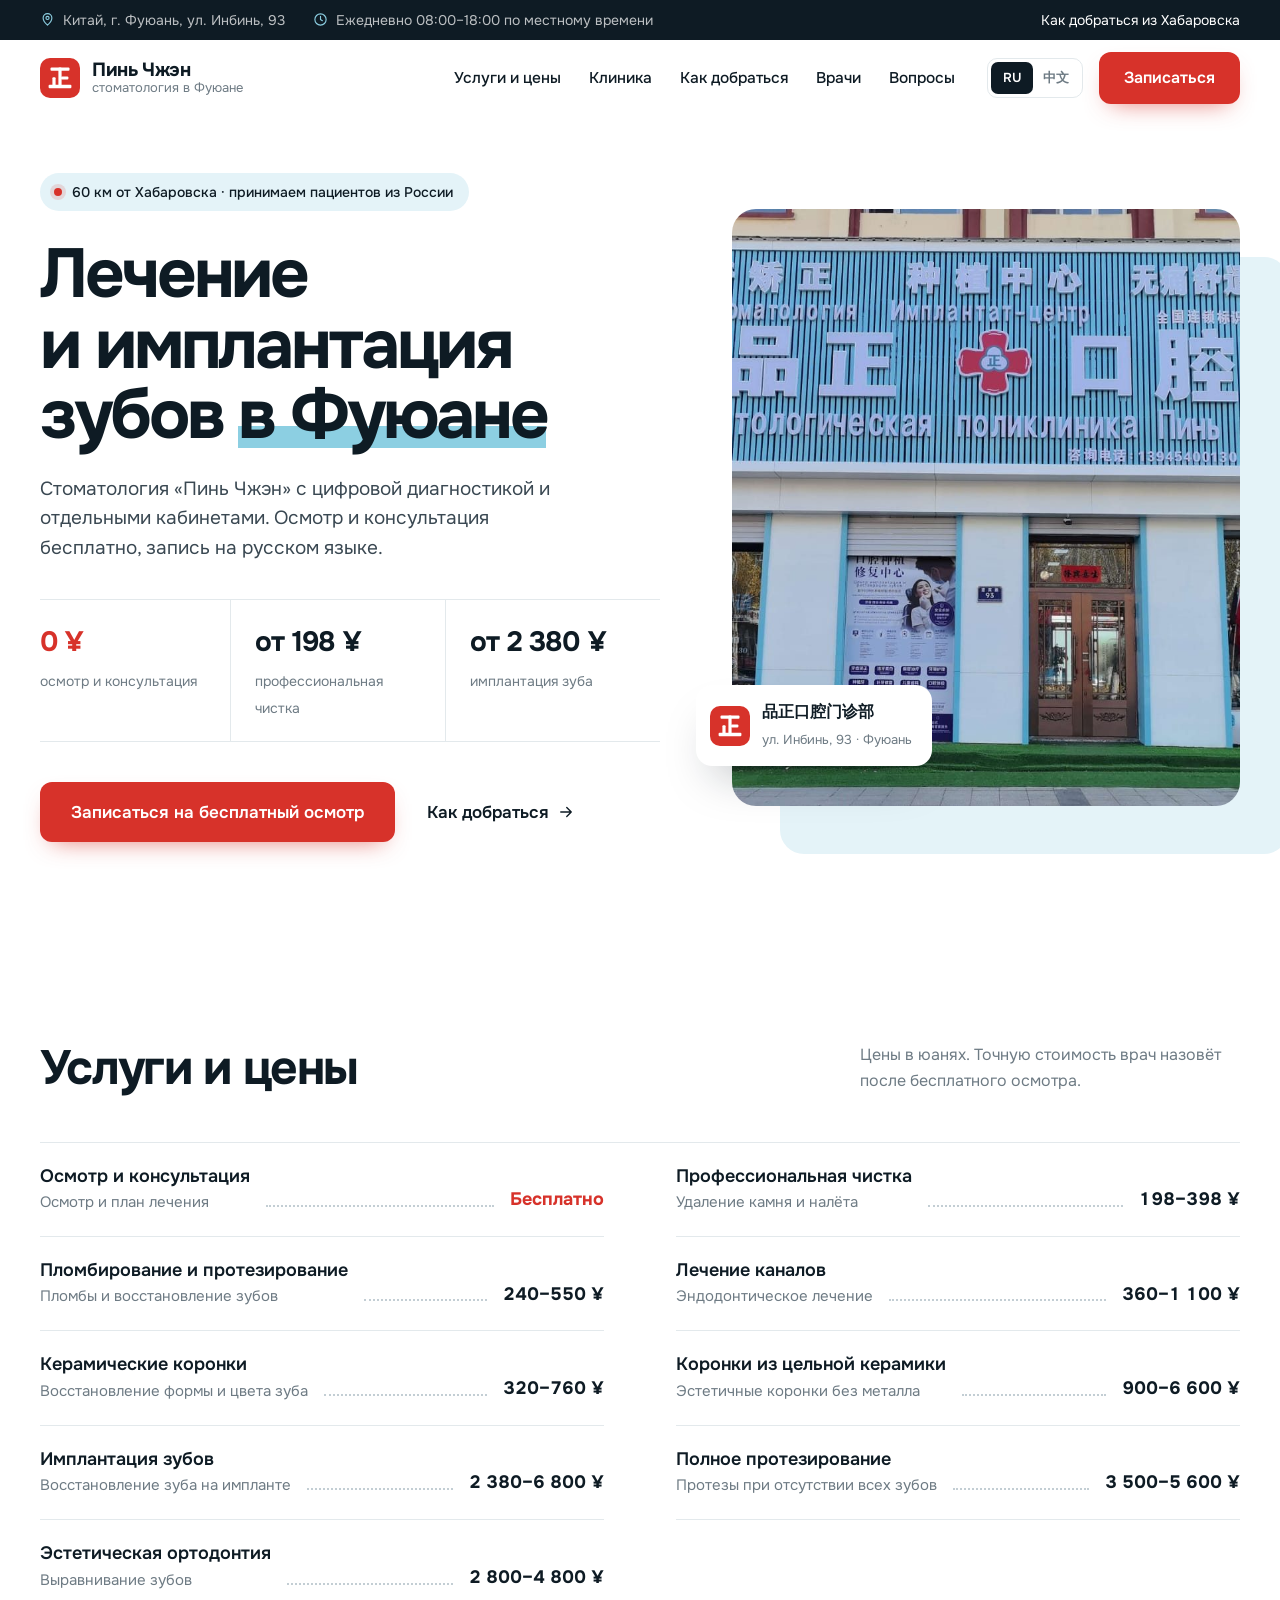
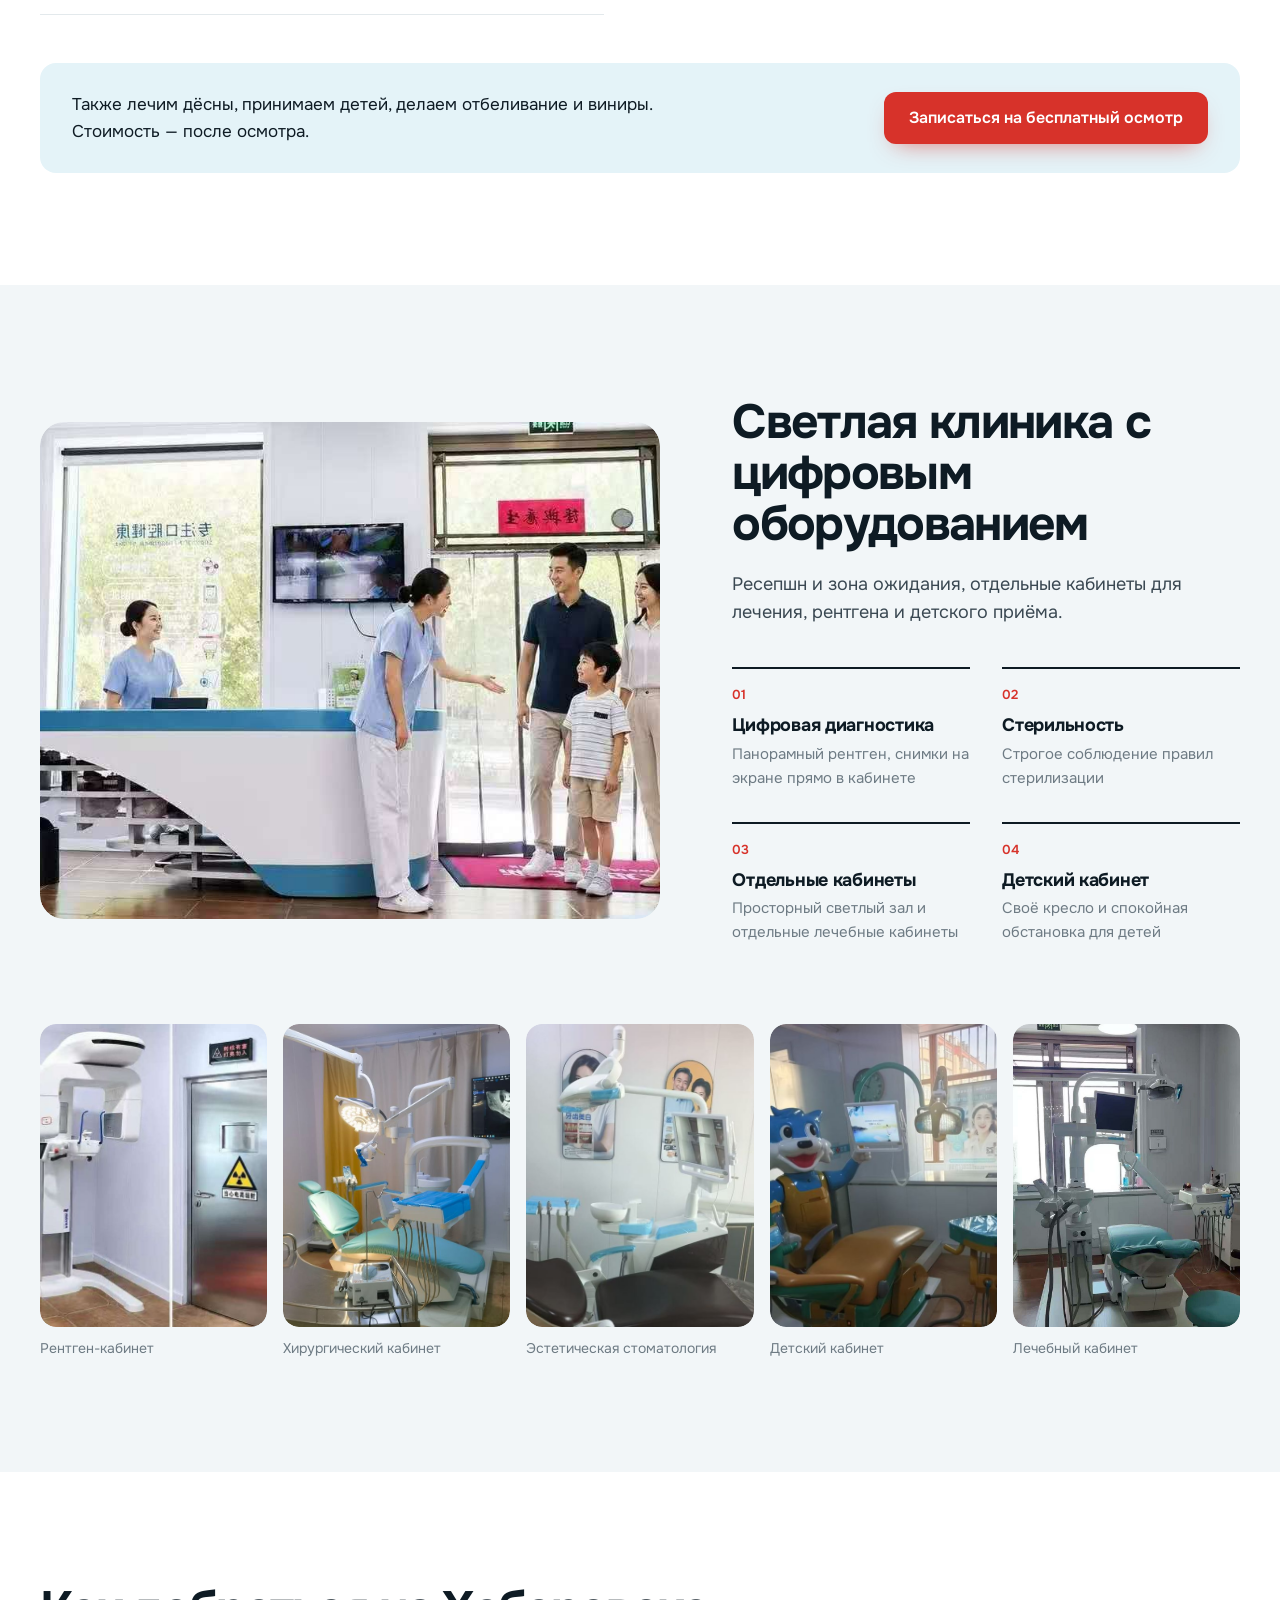
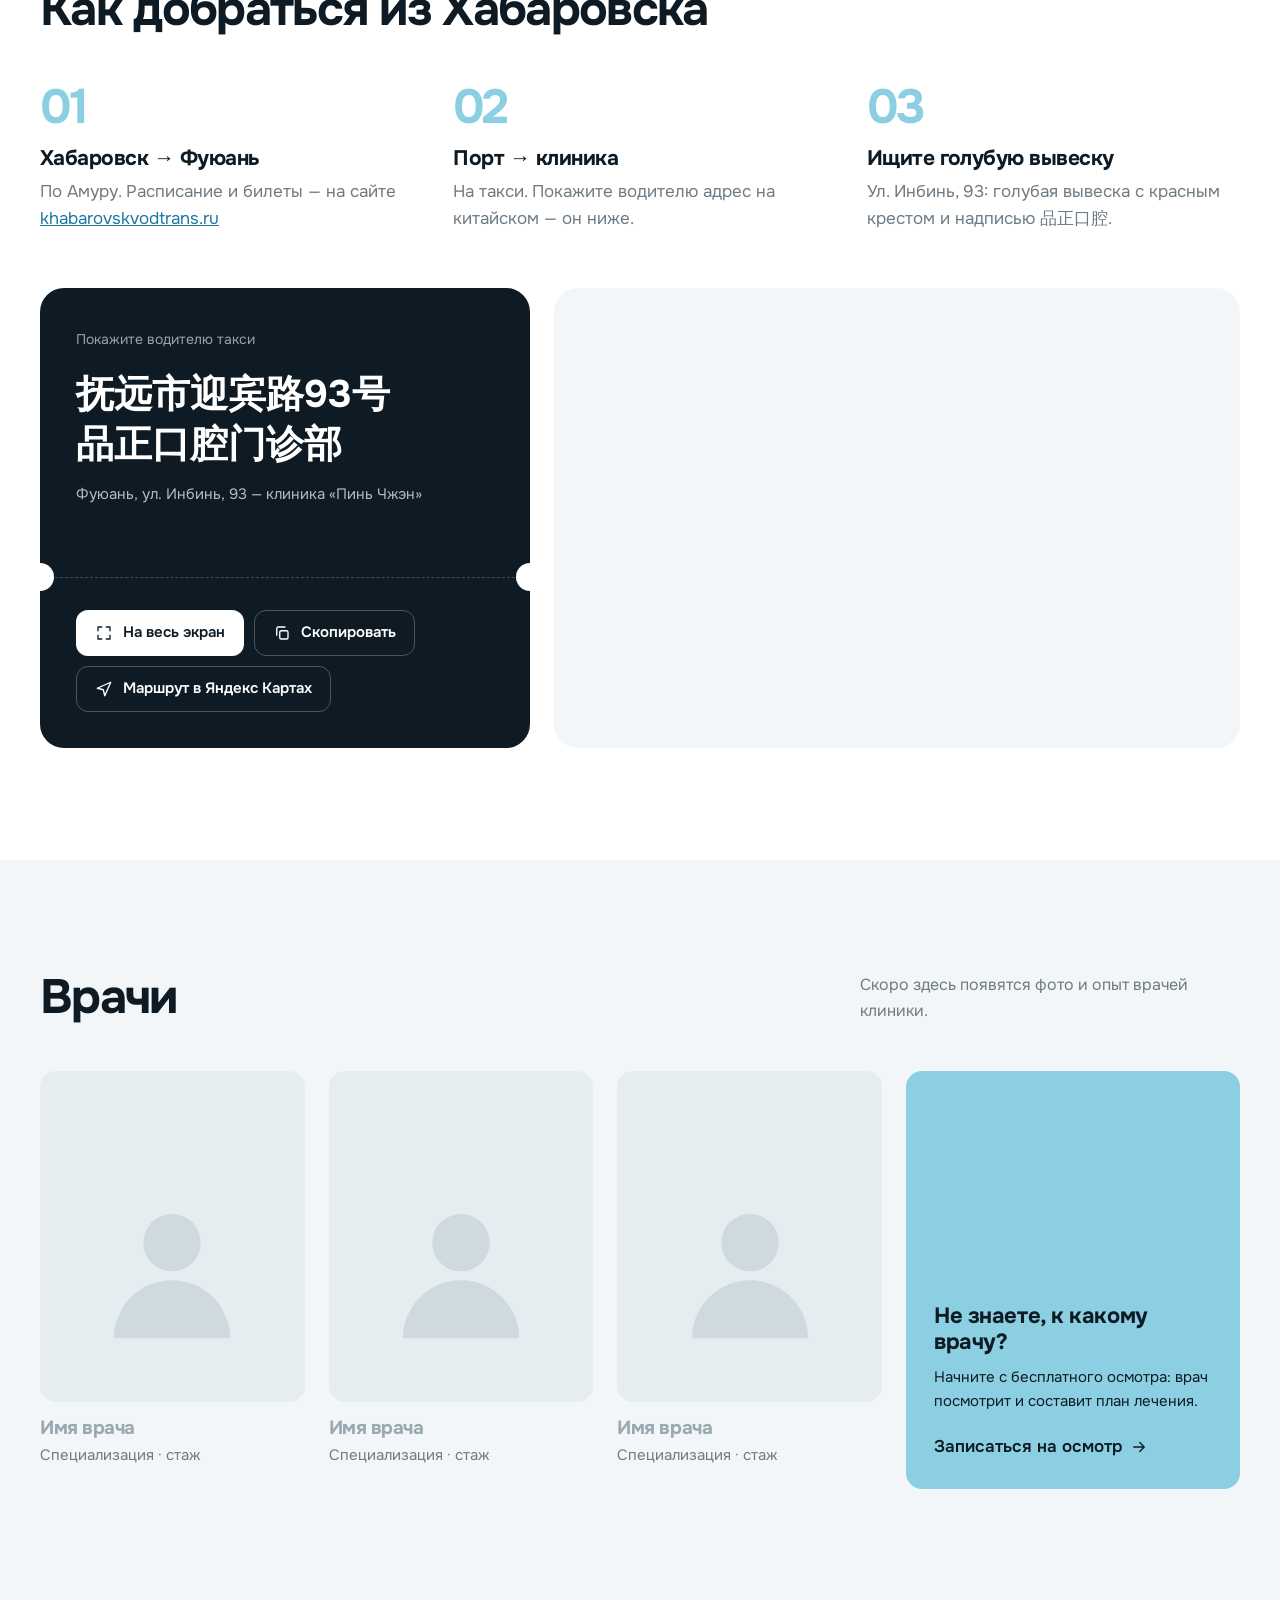
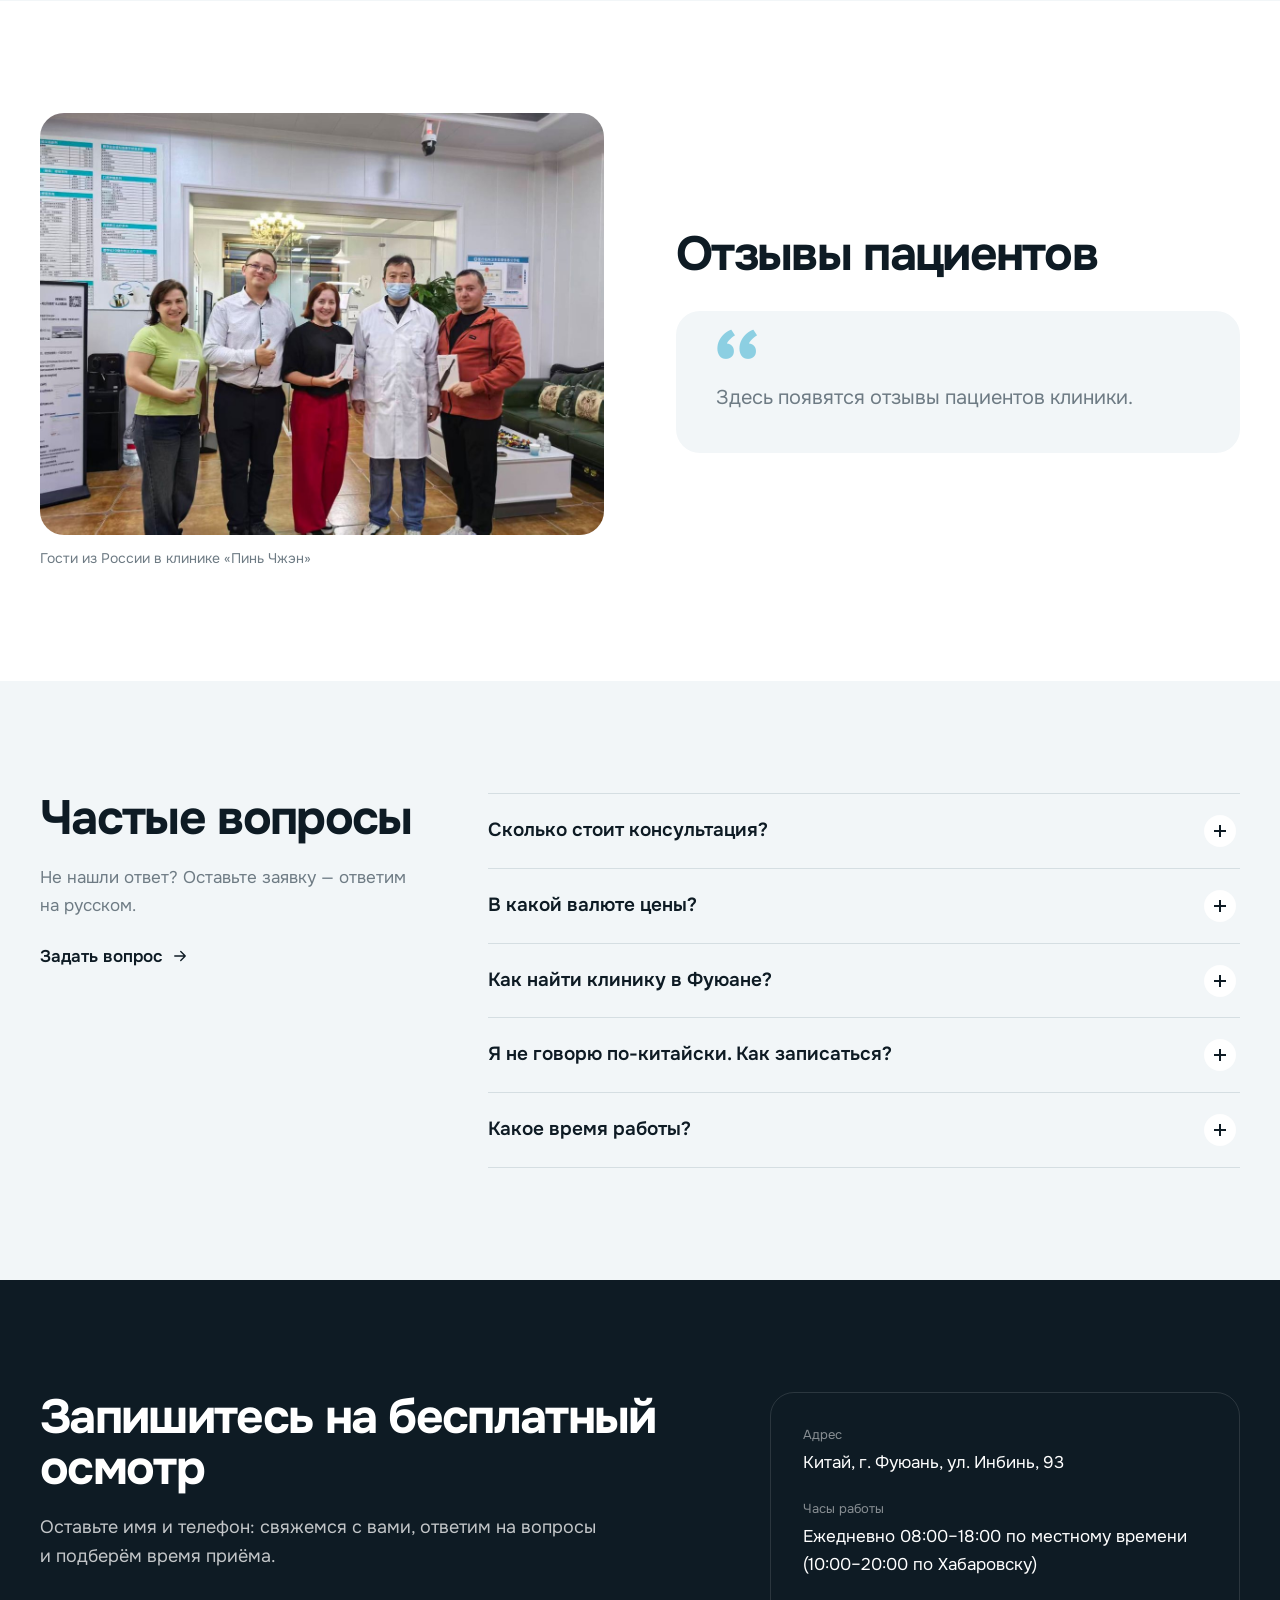
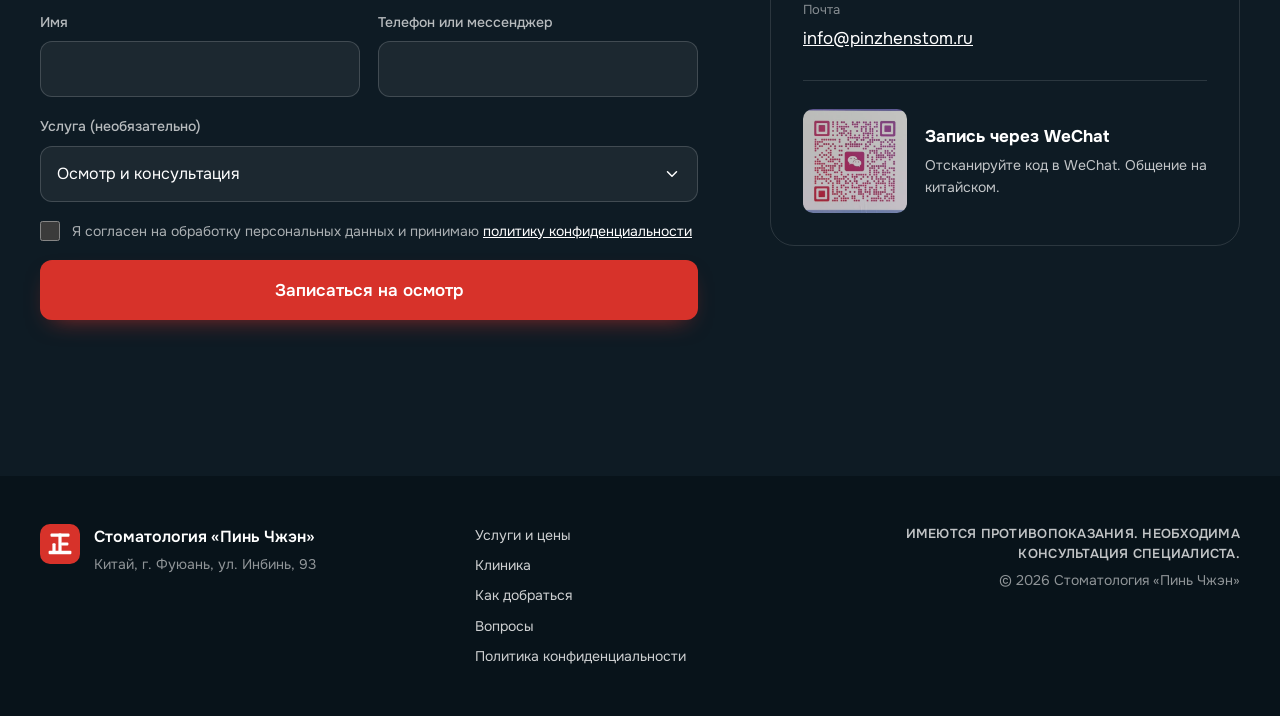
==== commit ee24668c: "Redesign landing page around the clinic's own brand - Palette from the facade sign (sky blue) and lo" ====
--- a/index.html
+++ b/index.html
@@ -2,16 +2,17 @@
 <html lang="ru">
 <head>
   <meta charset="utf-8">
-  <meta name="viewport" content="width=device-width, initial-scale=1">
+  <meta name="viewport" content="width=device-width, initial-scale=1, viewport-fit=cover">
   <title>Стоматология «Пинь Чжэн» в Фуюане — лечение зубов в Китае рядом с Хабаровском</title>
-  <meta name="description" content="Стоматологическая клиника «Пинь Чжэн» в Фуюане, 60 км от Хабаровска. Имплантация, коронки, лечение и чистка зубов. Бесплатный осмотр, цены в юанях, запись на русском.">
-  <meta name="theme-color" content="#1b5d7e">
+  <meta name="description" content="Стоматологическая клиника «Пинь Чжэн» в Фуюане, 60 км от Хабаровска. Имплантация от 2 380 ¥, коронки, лечение и чистка зубов. Бесплатный осмотр, запись на русском.">
+  <meta name="theme-color" content="#ffffff">
   <meta property="og:type" content="website">
   <meta property="og:locale" content="ru_RU">
   <meta property="og:title" content="Стоматология «Пинь Чжэн» в Фуюане">
   <meta property="og:description" content="Имплантация, коронки, лечение и чистка зубов в 60 км от Хабаровска. Бесплатный осмотр, запись на русском.">
   <meta property="og:image" content="img/og.jpg">
   <link rel="icon" href="favicon.svg" type="image/svg+xml">
+  <link rel="preload" href="fonts/onest-cyrillic-wght-normal.woff2" as="font" type="font/woff2" crossorigin>
   <link rel="stylesheet" href="css/style.css">
   <script src="js/i18n.js" defer></script>
   <script src="js/main.js" defer></script>
@@ -35,36 +36,51 @@
 </head>
 <body>
   <svg class="sprite" aria-hidden="true" focusable="false">
-    <symbol id="i-tooth" viewBox="0 0 24 24"><path d="M7.2 3C4.9 3 3 4.9 3 7.3c0 2.4.9 3.7 1.5 5.7.5 1.7.7 3.6 1 5.4.2 1.2.7 2.6 1.8 2.6 1.4 0 1.6-2 2-3.5.3-1.2.7-2.5 2.7-2.5s2.4 1.3 2.7 2.5c.4 1.5.6 3.5 2 3.5 1.1 0 1.6-1.4 1.8-2.6.3-1.8.5-3.7 1-5.4.6-2 1.5-3.3 1.5-5.7C21 4.9 19.1 3 16.8 3c-1.9 0-2.8 1.1-4.8 1.1S9.1 3 7.2 3z"/></symbol>
-    <symbol id="i-implant" viewBox="0 0 24 24"><path d="M8 3h8a3 3 0 0 1 3 3c0 2-1 3-3 3H8C6 9 5 8 5 6a3 3 0 0 1 3-3z"/><path d="M12 9v12M9 12h6M9.5 15h5M10 18h4"/></symbol>
-    <symbol id="i-crown" viewBox="0 0 24 24"><use href="#i-tooth"/><path d="M4 8h16"/></symbol>
-    <symbol id="i-treatment" viewBox="0 0 24 24"><use href="#i-tooth"/><circle cx="12" cy="9" r="2"/></symbol>
-    <symbol id="i-braces" viewBox="0 0 24 24"><rect x="2.5" y="7" width="5" height="10" rx="2"/><rect x="9.5" y="7" width="5" height="10" rx="2"/><rect x="16.5" y="7" width="5" height="10" rx="2"/><path d="M2 12h20"/></symbol>
-    <symbol id="i-gums" viewBox="0 0 24 24"><path d="M3 10c3-3 6-4 9-4s6 1 9 4"/><path d="M6 9v4c0 3 1 6 2 6s1.5-3 2-5M18 9v4c0 3-1 6-2 6s-1.5-3-2-5"/></symbol>
-    <symbol id="i-drop" viewBox="0 0 24 24"><path d="M12 3s6 6.5 6 11a6 6 0 0 1-12 0c0-4.5 6-11 6-11z"/><path d="M9.5 14.5a2.5 2.5 0 0 0 2.5 2.5"/></symbol>
-    <symbol id="i-smile" viewBox="0 0 24 24"><circle cx="12" cy="12" r="9"/><path d="M8 14c1 1.5 2.3 2.2 4 2.2s3-.7 4-2.2M9 9.5h.01M15 9.5h.01"/></symbol>
-    <symbol id="i-sparkle" viewBox="0 0 24 24"><path d="M12 3l1.8 4.7 4.7 1.8-4.7 1.8L12 16l-1.8-4.7-4.7-1.8 4.7-1.8z"/><path d="M19 15l.8 2.2 2.2.8-2.2.8L19 21l-.8-2.2L16 18l2.2-.8z"/></symbol>
+    <symbol id="i-logo" viewBox="0 0 40 40">
+      <rect width="40" height="40" rx="10" fill="#d7322a"/>
+      <g fill="#fff">
+        <rect x="10.5" y="9.6" width="19" height="3.2" rx="1"/>
+        <rect x="18.4" y="9.6" width="3.2" height="19.6" rx="1"/>
+        <rect x="21" y="18.4" width="7.4" height="3.2" rx="1"/>
+        <rect x="12.4" y="19.2" width="3.2" height="10" rx="1"/>
+        <rect x="8.6" y="26.8" width="22.8" height="3.4" rx="1"/>
+      </g>
+    </symbol>
+    <symbol id="i-pin" viewBox="0 0 24 24"><path d="M12 21s-7-6.2-7-11.5a7 7 0 0 1 14 0C19 14.8 12 21 12 21z"/><circle cx="12" cy="9.5" r="2.5"/></symbol>
+    <symbol id="i-clock" viewBox="0 0 24 24"><circle cx="12" cy="12" r="9"/><path d="M12 7v5l3 2"/></symbol>
+    <symbol id="i-arrow" viewBox="0 0 24 24"><path d="M5 12h14M13 6l6 6-6 6"/></symbol>
+    <symbol id="i-copy" viewBox="0 0 24 24"><rect x="9" y="9" width="11" height="11" rx="2"/><path d="M5 15V6a2 2 0 0 1 2-2h9"/></symbol>
+    <symbol id="i-expand" viewBox="0 0 24 24"><path d="M4 9V4h5M20 9V4h-5M4 15v5h5M20 15v5h-5"/></symbol>
+    <symbol id="i-route" viewBox="0 0 24 24"><path d="M3 11l18-8-8 18-2-8-8-2z"/></symbol>
   </svg>
 
   <a class="skip-link" href="#main" data-i18n="a11y.skip">Перейти к содержанию</a>
+
+  <div class="topbar">
+    <div class="container topbar__inner">
+      <span class="topbar__item"><svg class="icon" aria-hidden="true"><use href="#i-pin"/></svg><span data-i18n="topbar.address">Китай, г. Фуюань, ул. Инбинь, 93</span></span>
+      <span class="topbar__item"><svg class="icon" aria-hidden="true"><use href="#i-clock"/></svg><span data-i18n="topbar.hours">Ежедневно 08:00–18:00 по местному времени</span></span>
+      <a class="topbar__link" href="#route" data-i18n="topbar.route">Как добраться из Хабаровска</a>
+    </div>
+  </div>
 
   <header class="header" id="top">
     <div class="container header__inner">
       <a class="brand" href="#top">
-        <svg class="brand__logo" aria-hidden="true"><use href="#i-tooth"/></svg>
+        <svg class="brand__logo" aria-hidden="true"><use href="#i-logo"/></svg>
         <span class="brand__text">
           <span class="brand__name" data-i18n="brand.name">Пинь Чжэн</span>
-          <span class="brand__sub" data-i18n="brand.sub">Стоматология · Фуюань</span>
+          <span class="brand__sub" data-i18n="brand.sub">стоматология в Фуюане</span>
         </span>
       </a>
 
       <nav class="nav" id="nav" aria-label="Меню" data-i18n-attr="aria-label:nav.label">
-        <a href="#about" data-i18n="nav.about">О клинике</a>
         <a href="#services" data-i18n="nav.services">Услуги и цены</a>
+        <a href="#clinic" data-i18n="nav.clinic">Клиника</a>
+        <a href="#route" data-i18n="nav.route">Как добраться</a>
         <a href="#doctors" data-i18n="nav.doctors">Врачи</a>
-        <a href="#route" data-i18n="nav.route">Как добраться</a>
-        <a href="#contact" data-i18n="nav.contact">Контакты</a>
-        <a href="#contact" class="btn btn--primary nav__cta" data-i18n="nav.book">Записаться</a>
+        <a href="#faq" data-i18n="nav.faq">Вопросы</a>
+        <a href="#booking" class="btn btn--primary nav__cta" data-i18n="nav.book">Записаться</a>
       </nav>
 
       <div class="header__actions">
@@ -72,7 +88,7 @@
           <button type="button" class="lang-switch__btn is-active" data-lang="ru" aria-pressed="true">RU</button>
           <button type="button" class="lang-switch__btn" data-lang="zh" aria-pressed="false">中文</button>
         </div>
-        <a class="btn btn--primary btn--sm header__cta" href="#contact" data-i18n="nav.book">Записаться</a>
+        <a class="btn btn--primary header__cta" href="#booking" data-i18n="nav.book">Записаться</a>
         <button type="button" class="burger" id="burger" aria-controls="nav" aria-expanded="false" aria-label="Меню" data-i18n-attr="aria-label:nav.label">
           <span></span><span></span><span></span>
         </button>
@@ -81,83 +97,153 @@
   </header>
 
   <main id="main">
-    <section class="hero">
-      <img class="hero__bg" src="img/hero.jpg" alt="" width="1599" height="899" fetchpriority="high">
-      <div class="container hero__content">
-        <p class="hero__eyebrow" data-i18n="hero.eyebrow">Стоматология в Китае · 60 км от Хабаровска</p>
-        <h1 class="hero__title" data-i18n="hero.title">Стоматология «Пинь Чжэн» в&nbsp;Фуюане</h1>
-        <p class="hero__lead" data-i18n="hero.lead">Имплантация, коронки, лечение и профессиональная чистка зубов на современном оборудовании. Осмотр и консультация бесплатно, запись на русском языке.</p>
-        <div class="hero__actions">
-          <a class="btn btn--primary" href="#contact" data-i18n="hero.book">Записаться на приём</a>
-          <a class="btn btn--ghost" href="#route" data-i18n="hero.route">Как добраться</a>
-        </div>
-        <ul class="chips">
-          <li data-i18n="hero.chip.free">Бесплатный осмотр</li>
-          <li data-i18n="hero.chip.implant">Имплантат-центр</li>
-          <li data-i18n="hero.chip.kids">Детская стоматология</li>
-          <li data-i18n="hero.chip.painless">Комфортное лечение без боли</li>
+    <section class="hero" id="hero">
+      <div class="container hero__grid">
+        <div class="hero__text">
+          <p class="badge"><span class="badge__dot" aria-hidden="true"></span><span data-i18n="hero.badge">60 км от Хабаровска · принимаем пациентов из России</span></p>
+          <h1 class="hero__title" data-i18n="hero.title">Лечение и&nbsp;имплантация зубов <span class="hl">в&nbsp;Фуюане</span></h1>
+          <p class="hero__lead" data-i18n="hero.lead">Стоматология «Пинь Чжэн» с цифровой диагностикой и отдельными кабинетами. Осмотр и консультация бесплатно, запись на русском языке.</p>
+
+          <ul class="hero__prices">
+            <li class="hero__price hero__price--free"><b>0 ¥</b><span data-i18n="hero.price1">осмотр и консультация</span></li>
+            <li class="hero__price"><b data-i18n="hero.price2.value">от 198 ¥</b><span data-i18n="hero.price2">профессиональная чистка</span></li>
+            <li class="hero__price"><b data-i18n="hero.price3.value">от 2 380 ¥</b><span data-i18n="hero.price3">имплантация зуба</span></li>
+          </ul>
+
+          <div class="hero__actions">
+            <a class="btn btn--primary btn--lg" href="#booking" data-i18n="cta.freeExam">Записаться на бесплатный осмотр</a>
+            <a class="link-arrow" href="#route"><span data-i18n="hero.route">Как добраться</span><svg class="icon" aria-hidden="true"><use href="#i-arrow"/></svg></a>
+          </div>
+        </div>
+
+        <div class="hero__media">
+          <img src="img/hero.jpg" alt="Вывеска клиники «Пинь Чжэн» на улице Инбинь" data-i18n-attr="alt:hero.photo" width="1599" height="899" fetchpriority="high">
+          <div class="hero__card">
+            <svg class="hero__card-logo" aria-hidden="true"><use href="#i-logo"/></svg>
+            <div>
+              <b lang="zh-CN">品正口腔门诊部</b>
+              <span data-i18n="hero.card">ул. Инбинь, 93 · Фуюань</span>
+            </div>
+          </div>
+        </div>
+      </div>
+    </section>
+
+    <section class="section" id="services">
+      <div class="container">
+        <div class="section-head">
+          <h2 class="section-title" data-i18n="services.title">Услуги и цены</h2>
+          <p class="section-head__note" data-i18n="services.note">Цены в юанях. Точную стоимость врач назовёт после бесплатного осмотра.</p>
+        </div>
+
+        <ul class="price-list">
+          <li class="price-list__item price-list__item--free">
+            <div class="price-list__name"><b data-i18n="service.consult">Осмотр и консультация</b><span data-i18n="service.consult.text">Осмотр и план лечения</span></div>
+            <span class="price-list__dots" aria-hidden="true"></span>
+            <span class="price-list__price" data-i18n="service.consult.price">Бесплатно</span>
+          </li>
+          <li class="price-list__item">
+            <div class="price-list__name"><b data-i18n="service.cleaning">Профессиональная чистка</b><span data-i18n="service.cleaning.text">Удаление камня и налёта</span></div>
+            <span class="price-list__dots" aria-hidden="true"></span>
+            <span class="price-list__price">198–398 ¥</span>
+          </li>
+          <li class="price-list__item">
+            <div class="price-list__name"><b data-i18n="service.fillings">Пломбирование и протезирование</b><span data-i18n="service.fillings.text">Пломбы и восстановление зубов</span></div>
+            <span class="price-list__dots" aria-hidden="true"></span>
+            <span class="price-list__price">240–550 ¥</span>
+          </li>
+          <li class="price-list__item">
+            <div class="price-list__name"><b data-i18n="service.endo">Лечение каналов</b><span data-i18n="service.endo.text">Эндодонтическое лечение</span></div>
+            <span class="price-list__dots" aria-hidden="true"></span>
+            <span class="price-list__price">360–1 100 ¥</span>
+          </li>
+          <li class="price-list__item">
+            <div class="price-list__name"><b data-i18n="service.crowns">Керамические коронки</b><span data-i18n="service.crowns.text">Восстановление формы и цвета зуба</span></div>
+            <span class="price-list__dots" aria-hidden="true"></span>
+            <span class="price-list__price">320–760 ¥</span>
+          </li>
+          <li class="price-list__item">
+            <div class="price-list__name"><b data-i18n="service.ceramic">Коронки из цельной керамики</b><span data-i18n="service.ceramic.text">Эстетичные коронки без металла</span></div>
+            <span class="price-list__dots" aria-hidden="true"></span>
+            <span class="price-list__price">900–6 600 ¥</span>
+          </li>
+          <li class="price-list__item">
+            <div class="price-list__name"><b data-i18n="service.implant">Имплантация зубов</b><span data-i18n="service.implant.text">Восстановление зуба на импланте</span></div>
+            <span class="price-list__dots" aria-hidden="true"></span>
+            <span class="price-list__price">2 380–6 800 ¥</span>
+          </li>
+          <li class="price-list__item">
+            <div class="price-list__name"><b data-i18n="service.dentures">Полное протезирование</b><span data-i18n="service.dentures.text">Протезы при отсутствии всех зубов</span></div>
+            <span class="price-list__dots" aria-hidden="true"></span>
+            <span class="price-list__price">3 500–5 600 ¥</span>
+          </li>
+          <li class="price-list__item">
+            <div class="price-list__name"><b data-i18n="service.ortho">Эстетическая ортодонтия</b><span data-i18n="service.ortho.text">Выравнивание зубов</span></div>
+            <span class="price-list__dots" aria-hidden="true"></span>
+            <span class="price-list__price">2 800–4 800 ¥</span>
+          </li>
         </ul>
-      </div>
-    </section>
-
-    <section class="facts" aria-label="Коротко о клинике" data-i18n-attr="aria-label:facts.label">
-      <div class="container facts__grid">
-        <div class="fact">
-          <b data-i18n="facts.free.title">Бесплатно</b>
-          <span data-i18n="facts.free.text">осмотр и консультация</span>
-        </div>
-        <div class="fact">
-          <b data-i18n="facts.digital.title">Цифровая</b>
-          <span data-i18n="facts.digital.text">диагностика и рентген</span>
-        </div>
-        <div class="fact">
-          <b>08:00–18:00</b>
-          <span data-i18n="facts.hours.text">ежедневно, по местному времени</span>
-        </div>
-        <div class="fact">
-          <b data-i18n="facts.distance.title">60 км</b>
-          <span data-i18n="facts.distance.text">от Хабаровска</span>
-        </div>
-      </div>
-    </section>
-
-    <section class="section" id="about">
-      <div class="container about">
-        <div class="about__text">
-          <p class="kicker" data-i18n="about.kicker">О клинике</p>
-          <h2 class="section__title" data-i18n="about.title">Современная стоматология в Фуюане</h2>
-          <p data-i18n="about.p1">«Пинь Чжэн» — стоматологическая поликлиника, где имплантация, протезирование, лечение и детская стоматология собраны в одном месте.</p>
-          <p data-i18n="about.p2">Диагностика на цифровом оборудовании, индивидуальный план лечения для каждого пациента и профилактическая программа после лечения.</p>
-          <ul class="checklist">
-            <li data-i18n="about.point1">Просторный и светлый зал</li>
-            <li data-i18n="about.point2">Отдельные лечебные кабинеты</li>
-            <li data-i18n="about.point3">Строгое соблюдение правил стерилизации</li>
-            <li data-i18n="about.point4">Индивидуальный план лечения</li>
-          </ul>
-        </div>
-
-        <div class="gallery">
-          <figure class="gallery__item gallery__item--wide">
-            <button type="button" class="zoom" data-full="img/reception.jpg"><img src="img/reception.jpg" alt="Ресепшн" data-i18n-attr="alt:gallery.reception" width="941" height="629" loading="lazy"></button>
-            <figcaption data-i18n="gallery.reception">Ресепшн</figcaption>
-          </figure>
-          <figure class="gallery__item">
+
+        <div class="services-cta">
+          <p data-i18n="services.more">Также лечим дёсны, принимаем детей, делаем отбеливание и виниры. Стоимость — после осмотра.</p>
+          <a class="btn btn--primary" href="#booking" data-i18n="cta.freeExam">Записаться на бесплатный осмотр</a>
+        </div>
+      </div>
+    </section>
+
+    <section class="section section--soft" id="clinic">
+      <div class="container clinic">
+        <figure class="clinic__media">
+          <button type="button" class="zoom" data-full="img/reception.jpg"><img src="img/reception.jpg" alt="Ресепшн клиники" data-i18n-attr="alt:gallery.reception" width="941" height="629" loading="lazy"></button>
+        </figure>
+
+        <div class="clinic__text">
+          <h2 class="section-title" data-i18n="clinic.title">Светлая клиника с цифровым оборудованием</h2>
+          <p class="clinic__lead" data-i18n="clinic.lead">Ресепшн и зона ожидания, отдельные кабинеты для лечения, рентгена и детского приёма.</p>
+          <ol class="features">
+            <li>
+              <span class="features__num">01</span>
+              <h3 data-i18n="clinic.f1.title">Цифровая диагностика</h3>
+              <p data-i18n="clinic.f1.text">Панорамный рентген, снимки на экране прямо в кабинете</p>
+            </li>
+            <li>
+              <span class="features__num">02</span>
+              <h3 data-i18n="clinic.f2.title">Стерильность</h3>
+              <p data-i18n="clinic.f2.text">Строгое соблюдение правил стерилизации</p>
+            </li>
+            <li>
+              <span class="features__num">03</span>
+              <h3 data-i18n="clinic.f3.title">Отдельные кабинеты</h3>
+              <p data-i18n="clinic.f3.text">Просторный светлый зал и отдельные лечебные кабинеты</p>
+            </li>
+            <li>
+              <span class="features__num">04</span>
+              <h3 data-i18n="clinic.f4.title">Детский кабинет</h3>
+              <p data-i18n="clinic.f4.text">Своё кресло и спокойная обстановка для детей</p>
+            </li>
+          </ol>
+        </div>
+      </div>
+
+      <div class="container">
+        <div class="photo-strip">
+          <figure>
             <button type="button" class="zoom" data-full="img/xray.jpg"><img src="img/xray.jpg" alt="Рентген-кабинет" data-i18n-attr="alt:gallery.xray" width="1000" height="612" loading="lazy"></button>
             <figcaption data-i18n="gallery.xray">Рентген-кабинет</figcaption>
           </figure>
-          <figure class="gallery__item">
+          <figure>
             <button type="button" class="zoom" data-full="img/implant.jpg"><img src="img/implant.jpg" alt="Хирургический кабинет" data-i18n-attr="alt:gallery.surgery" width="1000" height="750" loading="lazy"></button>
             <figcaption data-i18n="gallery.surgery">Хирургический кабинет</figcaption>
           </figure>
-          <figure class="gallery__item">
-            <button type="button" class="zoom" data-full="img/cabinet-2.jpg"><img src="img/cabinet-2.jpg" alt="Эстетическая стоматология" data-i18n-attr="alt:gallery.aesthetic" width="1000" height="650" loading="lazy"></button>
+          <figure>
+            <button type="button" class="zoom" data-full="img/cabinet-2.jpg"><img src="img/cabinet-2.jpg" alt="Кабинет эстетической стоматологии" data-i18n-attr="alt:gallery.aesthetic" width="1000" height="650" loading="lazy"></button>
             <figcaption data-i18n="gallery.aesthetic">Эстетическая стоматология</figcaption>
           </figure>
-          <figure class="gallery__item">
+          <figure>
             <button type="button" class="zoom" data-full="img/kids.jpg"><img src="img/kids.jpg" alt="Детский кабинет" data-i18n-attr="alt:gallery.kids" width="1000" height="650" loading="lazy"></button>
             <figcaption data-i18n="gallery.kids">Детский кабинет</figcaption>
           </figure>
-          <figure class="gallery__item">
+          <figure>
             <button type="button" class="zoom" data-full="img/cabinet.jpg"><img src="img/cabinet.jpg" alt="Лечебный кабинет" data-i18n-attr="alt:gallery.cabinet" width="800" height="1422" loading="lazy"></button>
             <figcaption data-i18n="gallery.cabinet">Лечебный кабинет</figcaption>
           </figure>
@@ -165,83 +251,61 @@
       </div>
     </section>
 
-    <section class="section section--tint" id="services">
+    <section class="section" id="route">
       <div class="container">
-        <p class="kicker" data-i18n="services.kicker">Услуги</p>
-        <h2 class="section__title" data-i18n="services.title">Что мы лечим</h2>
-
-        <div class="services">
-          <article class="service">
-            <svg class="service__icon" aria-hidden="true"><use href="#i-implant"/></svg>
-            <h3 data-i18n="service.implant.title">Имплантация зубов</h3>
-            <p data-i18n="service.implant.text">Восстановление отсутствующих зубов на имплантах.</p>
-          </article>
-          <article class="service">
-            <svg class="service__icon" aria-hidden="true"><use href="#i-crown"/></svg>
-            <h3 data-i18n="service.crowns.title">Коронки и протезирование</h3>
-            <p data-i18n="service.crowns.text">Керамические коронки, коронки из цельной керамики, полные протезы.</p>
-          </article>
-          <article class="service">
-            <svg class="service__icon" aria-hidden="true"><use href="#i-treatment"/></svg>
-            <h3 data-i18n="service.treatment.title">Лечение зубов</h3>
-            <p data-i18n="service.treatment.text">Пломбы, лечение каналов, восстановление разрушенных зубов.</p>
-          </article>
-          <article class="service">
-            <svg class="service__icon" aria-hidden="true"><use href="#i-braces"/></svg>
-            <h3 data-i18n="service.ortho.title">Выравнивание зубов</h3>
-            <p data-i18n="service.ortho.text">Эстетическая ортодонтия для взрослых и детей.</p>
-          </article>
-          <article class="service">
-            <svg class="service__icon" aria-hidden="true"><use href="#i-gums"/></svg>
-            <h3 data-i18n="service.gums.title">Лечение пародонтита</h3>
-            <p data-i18n="service.gums.text">Лечение дёсен и профилактика потери зубов.</p>
-          </article>
-          <article class="service">
-            <svg class="service__icon" aria-hidden="true"><use href="#i-drop"/></svg>
-            <h3 data-i18n="service.cleaning.title">Профессиональная чистка</h3>
-            <p data-i18n="service.cleaning.text">Удаление камня и налёта, профилактическая программа.</p>
-          </article>
-          <article class="service">
-            <svg class="service__icon" aria-hidden="true"><use href="#i-smile"/></svg>
-            <h3 data-i18n="service.kids.title">Детская стоматология</h3>
-            <p data-i18n="service.kids.text">Отдельный детский кабинет и спокойный приём для маленьких пациентов.</p>
-          </article>
-          <article class="service">
-            <svg class="service__icon" aria-hidden="true"><use href="#i-sparkle"/></svg>
-            <h3 data-i18n="service.aesthetic.title">Эстетическая стоматология</h3>
-            <p data-i18n="service.aesthetic.text">Отбеливание и виниры.</p>
-          </article>
-        </div>
-
-        <div class="prices" id="prices">
-          <div class="prices__head">
-            <h3 class="prices__title" data-i18n="prices.title">Стоимость лечения</h3>
-            <p class="muted" data-i18n="prices.note">Цены указаны в юанях. Точную стоимость врач назовёт после бесплатного осмотра.</p>
-          </div>
-          <table class="price-table">
-            <thead>
-              <tr><th data-i18n="prices.service">Услуга</th><th data-i18n="prices.price">Цена, ¥</th></tr>
-            </thead>
-            <tbody>
-              <tr><td data-i18n="price.consult">Осмотр и консультация</td><td class="price-table__free" data-i18n="price.free">бесплатно</td></tr>
-              <tr><td data-i18n="price.cleaning">Профессиональная чистка зубов</td><td>198–398</td></tr>
-              <tr><td data-i18n="price.fillings">Пломбирование и протезирование</td><td>240–550</td></tr>
-              <tr><td data-i18n="price.endo">Лечение каналов (эндодонтия)</td><td>360–1 100</td></tr>
-              <tr><td data-i18n="price.crowns">Керамические коронки</td><td>320–760</td></tr>
-              <tr><td data-i18n="price.ceramic">Коронки из цельной керамики</td><td>900–6 600</td></tr>
-              <tr><td data-i18n="price.implant">Имплантация зубов</td><td>2 380–6 800</td></tr>
-              <tr><td data-i18n="price.dentures">Полное протезирование</td><td>3 500–5 600</td></tr>
-              <tr><td data-i18n="price.ortho">Эстетическая ортодонтия</td><td>2 800–4 800</td></tr>
-            </tbody>
-          </table>
-        </div>
-      </div>
-    </section>
-
-    <section class="section" id="doctors">
+        <div class="section-head">
+          <h2 class="section-title" data-i18n="route.title">Как добраться из Хабаровска</h2>
+        </div>
+
+        <ol class="route-steps">
+          <li>
+            <span class="route-steps__num">01</span>
+            <h3 data-i18n="route.step1.title">Хабаровск → Фуюань</h3>
+            <p data-i18n="route.step1.text">По Амуру. Расписание и билеты — на сайте <a href="https://khabarovskvodtrans.ru" target="_blank" rel="noopener">khabarovskvodtrans.ru</a></p>
+          </li>
+          <li>
+            <span class="route-steps__num">02</span>
+            <h3 data-i18n="route.step2.title">Порт → клиника</h3>
+            <p data-i18n="route.step2.text">На такси. Покажите водителю адрес на китайском — он ниже.</p>
+          </li>
+          <li>
+            <span class="route-steps__num">03</span>
+            <h3 data-i18n="route.step3.title">Ищите голубую вывеску</h3>
+            <p data-i18n="route.step3.text">Ул. Инбинь, 93: голубая вывеска с красным крестом и надписью 品正口腔.</p>
+          </li>
+        </ol>
+
+        <div class="route-grid">
+          <div class="ticket">
+            <div class="ticket__body">
+              <p class="ticket__label" data-i18n="ticket.label">Покажите водителю такси</p>
+              <p class="ticket__zh" lang="zh-CN">抚远市迎宾路93号<br>品正口腔门诊部</p>
+              <p class="ticket__ru" data-lang-only="ru">Фуюань, ул. Инбинь, 93 — клиника «Пинь Чжэн»</p>
+            </div>
+            <div class="ticket__actions">
+              <button type="button" class="btn btn--light" id="taxi-open"><svg class="icon" aria-hidden="true"><use href="#i-expand"/></svg><span data-i18n="ticket.expand">На весь экран</span></button>
+              <button type="button" class="btn btn--ghost-light" id="address-copy"><svg class="icon" aria-hidden="true"><use href="#i-copy"/></svg><span data-i18n="ticket.copy">Скопировать</span></button>
+              <a class="btn btn--ghost-light" data-lang-only="ru" href="https://yandex.ru/maps/?rtext=~48.358810%2C134.295738&amp;rtt=auto" target="_blank" rel="noopener"><svg class="icon" aria-hidden="true"><use href="#i-route"/></svg><span>Маршрут в Яндекс Картах</span></a>
+              <a class="btn btn--ghost-light" data-lang-only="zh" hidden lang="zh-CN" href="https://uri.amap.com/marker?position=134.295738,48.358810&amp;name=%E5%93%81%E6%AD%A3%E5%8F%A3%E8%85%94%E9%97%A8%E8%AF%8A%E9%83%A8&amp;coordinate=wgs84&amp;callnative=1" target="_blank" rel="noopener"><svg class="icon" aria-hidden="true"><use href="#i-route"/></svg><span>高德地图导航</span></a>
+            </div>
+          </div>
+
+          <div class="map">
+            <iframe
+              title="Карта: клиника «Пинь Чжэн», Фуюань"
+              src="https://yandex.ru/map-widget/v1/?ll=134.295738%2C48.358810&amp;z=16&amp;pt=134.295738%2C48.358810%2Cpm2rdm"
+              loading="lazy" allowfullscreen></iframe>
+          </div>
+        </div>
+      </div>
+    </section>
+
+    <section class="section section--soft" id="doctors">
       <div class="container">
-        <p class="kicker" data-i18n="doctors.kicker">Врачи</p>
-        <h2 class="section__title" data-i18n="doctors.title">Наши врачи</h2>
+        <div class="section-head">
+          <h2 class="section-title" data-i18n="doctors.title">Врачи</h2>
+          <p class="section-head__note" data-i18n="doctors.note">Скоро здесь появятся фото и опыт врачей клиники.</p>
+        </div>
         <div class="doctors">
           <article class="doctor is-placeholder">
             <div class="doctor__photo" aria-hidden="true"></div>
@@ -258,76 +322,67 @@
             <h3 data-i18n="doctors.name">Имя врача</h3>
             <p data-i18n="doctors.role">Специализация · стаж</p>
           </article>
-        </div>
-      </div>
-    </section>
-
-    <section class="section section--tint" id="reviews">
+          <div class="doctor-cta">
+            <p class="doctor-cta__title" data-i18n="doctors.ctaTitle">Не знаете, к какому врачу?</p>
+            <p data-i18n="doctors.ctaText">Начните с бесплатного осмотра: врач посмотрит и составит план лечения.</p>
+            <a class="link-arrow" href="#booking"><span data-i18n="doctors.ctaLink">Записаться на осмотр</span><svg class="icon" aria-hidden="true"><use href="#i-arrow"/></svg></a>
+          </div>
+        </div>
+      </div>
+    </section>
+
+    <section class="section" id="reviews">
       <div class="container reviews">
-        <div>
-          <p class="kicker" data-i18n="reviews.kicker">Отзывы</p>
-          <h2 class="section__title" data-i18n="reviews.title">Что говорят пациенты</h2>
-          <div class="review is-placeholder"><p data-i18n="reviews.empty">Здесь будут отзывы пациентов.</p></div>
-          <div class="review is-placeholder"><p data-i18n="reviews.empty">Здесь будут отзывы пациентов.</p></div>
-        </div>
         <figure class="reviews__photo">
           <button type="button" class="zoom" data-full="img/guests.jpg"><img src="img/guests.jpg" alt="Гости из России в клинике «Пинь Чжэн»" data-i18n-attr="alt:reviews.photo" width="1200" height="899" loading="lazy"></button>
           <figcaption data-i18n="reviews.photo">Гости из России в клинике «Пинь Чжэн»</figcaption>
         </figure>
-      </div>
-    </section>
-
-    <section class="section" id="route">
-      <div class="container">
-        <p class="kicker" data-i18n="route.kicker">Как добраться</p>
-        <h2 class="section__title" data-i18n="route.title">Как нас найти в Фуюане</h2>
-
-        <div class="route">
-          <div>
-            <ol class="steps">
-              <li>
-                <h3 data-i18n="route.step1.title">Из Хабаровска до Фуюаня</h3>
-                <p data-i18n="route.step1.text">По Амуру. Расписание и билеты — на сайте <a href="https://khabarovskvodtrans.ru" target="_blank" rel="noopener">khabarovskvodtrans.ru</a>.</p>
-              </li>
-              <li>
-                <h3 data-i18n="route.step2.title">От порта — на такси</h3>
-                <p data-i18n="route.step2.text">Покажите водителю адрес на китайском: нажмите «Показать таксисту» ниже.</p>
-              </li>
-              <li>
-                <h3 data-i18n="route.step3.title">Пешком или на машине</h3>
-                <p data-i18n="route.step3.text">Постройте маршрут в Яндекс Картах: точка клиники уже отмечена.</p>
-              </li>
-            </ol>
-
-            <div class="address">
-              <p class="address__label" data-i18n="route.address">Адрес</p>
-              <p class="address__ru" data-lang-only="ru">Китай, провинция Хэйлунцзян, г. Фуюань, ул. Инбинь, д. 93</p>
-              <p class="address__zh" lang="zh-CN">黑龙江省抚远市迎宾路93号<br>品正口腔门诊部</p>
-              <div class="address__actions">
-                <button type="button" class="btn btn--primary btn--sm" id="taxi-open" data-i18n="route.taxi">Показать таксисту</button>
-                <button type="button" class="btn btn--line btn--sm" id="address-copy" data-i18n="route.copy">Скопировать адрес</button>
-                <a class="btn btn--line btn--sm" data-lang-only="ru" href="https://yandex.ru/maps/?rtext=~48.358810%2C134.295738&amp;rtt=auto" target="_blank" rel="noopener">Маршрут в Яндекс Картах</a>
-                <a class="btn btn--line btn--sm" data-lang-only="zh" hidden lang="zh-CN" href="https://uri.amap.com/marker?position=134.295738,48.358810&amp;name=%E5%93%81%E6%AD%A3%E5%8F%A3%E8%85%94%E9%97%A8%E8%AF%8A%E9%83%A8&amp;coordinate=wgs84&amp;callnative=1" target="_blank" rel="noopener">高德地图导航</a>
-              </div>
-            </div>
-          </div>
-
-          <div class="map">
-            <iframe
-              title="Карта: клиника «Пинь Чжэн», Фуюань"
-              src="https://yandex.ru/map-widget/v1/?ll=134.295738%2C48.358810&amp;z=16&amp;pt=134.295738%2C48.358810%2Cpm2rdm"
-              loading="lazy" allowfullscreen></iframe>
-          </div>
-        </div>
-      </div>
-    </section>
-
-    <section class="section section--dark" id="contact">
-      <div class="container contact">
         <div>
-          <p class="kicker kicker--light" data-i18n="contact.kicker">Запись</p>
-          <h2 class="section__title" data-i18n="contact.title">Записаться на приём</h2>
-          <p class="contact__lead" data-i18n="contact.lead">Оставьте заявку: мы свяжемся с вами и ответим на русском языке.</p>
+          <h2 class="section-title" data-i18n="reviews.title">Отзывы пациентов</h2>
+          <blockquote class="quote is-placeholder">
+            <p data-i18n="reviews.empty">Здесь появятся отзывы пациентов клиники.</p>
+          </blockquote>
+        </div>
+      </div>
+    </section>
+
+    <section class="section section--soft" id="faq">
+      <div class="container faq">
+        <div class="faq__intro">
+          <h2 class="section-title" data-i18n="faq.title">Частые вопросы</h2>
+          <p data-i18n="faq.lead">Не нашли ответ? Оставьте заявку — ответим на русском.</p>
+          <a class="link-arrow" href="#booking"><span data-i18n="faq.cta">Задать вопрос</span><svg class="icon" aria-hidden="true"><use href="#i-arrow"/></svg></a>
+        </div>
+        <div class="faq__list">
+          <details class="faq__item">
+            <summary data-i18n="faq.q1">Сколько стоит консультация?</summary>
+            <p data-i18n="faq.a1">Осмотр и консультация бесплатные. После осмотра врач составит план лечения и назовёт точную стоимость.</p>
+          </details>
+          <details class="faq__item">
+            <summary data-i18n="faq.q2">В какой валюте цены?</summary>
+            <p data-i18n="faq.a2">В юанях (¥). Точная стоимость зависит от плана лечения.</p>
+          </details>
+          <details class="faq__item">
+            <summary data-i18n="faq.q3">Как найти клинику в Фуюане?</summary>
+            <p data-i18n="faq.a3">Клиника на ул. Инбинь, 93 — голубая вывеска с красным крестом. Таксисту покажите адрес на китайском из раздела «Как добраться».</p>
+          </details>
+          <details class="faq__item">
+            <summary data-i18n="faq.q4">Я не говорю по-китайски. Как записаться?</summary>
+            <p data-i18n="faq.a4">Оставьте заявку на сайте: мы свяжемся с вами на русском языке и подберём время приёма.</p>
+          </details>
+          <details class="faq__item">
+            <summary data-i18n="faq.q5">Какое время работы?</summary>
+            <p data-i18n="faq.a5">Ежедневно с 08:00 до 18:00 по местному времени. По хабаровскому времени это 10:00–20:00.</p>
+          </details>
+        </div>
+      </div>
+    </section>
+
+    <section class="booking" id="booking">
+      <div class="container booking__grid">
+        <div>
+          <h2 class="section-title" data-i18n="booking.title">Запишитесь на бесплатный осмотр</h2>
+          <p class="booking__lead" data-i18n="booking.lead">Оставьте имя и телефон: свяжемся с вами, ответим на вопросы и подберём время приёма.</p>
 
           <form class="form" id="booking-form" action="send.php" method="post" novalidate>
             <input type="hidden" name="lang" value="ru">
@@ -336,7 +391,7 @@
             </div>
             <div class="form__row">
               <label class="field">
-                <span data-i18n="form.name">Ваше имя</span>
+                <span data-i18n="form.name">Имя</span>
                 <input type="text" name="name" required maxlength="100" autocomplete="name">
               </label>
               <label class="field">
@@ -345,40 +400,36 @@
               </label>
             </div>
             <label class="field">
-              <span data-i18n="form.service">Услуга</span>
+              <span data-i18n="form.service">Услуга (необязательно)</span>
               <select name="service">
-                <option value="Консультация" data-i18n="form.option.consult">Консультация</option>
-                <option value="Имплантация" data-i18n="service.implant.title">Имплантация зубов</option>
-                <option value="Коронки и протезирование" data-i18n="service.crowns.title">Коронки и протезирование</option>
-                <option value="Лечение зубов" data-i18n="service.treatment.title">Лечение зубов</option>
-                <option value="Выравнивание зубов" data-i18n="service.ortho.title">Выравнивание зубов</option>
-                <option value="Профессиональная чистка" data-i18n="service.cleaning.title">Профессиональная чистка</option>
-                <option value="Детская стоматология" data-i18n="service.kids.title">Детская стоматология</option>
+                <option value="Консультация" data-i18n="service.consult">Осмотр и консультация</option>
+                <option value="Имплантация" data-i18n="service.implant">Имплантация зубов</option>
+                <option value="Коронки и протезирование" data-i18n="form.option.crowns">Коронки и протезирование</option>
+                <option value="Лечение зубов" data-i18n="form.option.treatment">Лечение зубов</option>
+                <option value="Профессиональная чистка" data-i18n="service.cleaning">Профессиональная чистка</option>
+                <option value="Выравнивание зубов" data-i18n="service.ortho">Эстетическая ортодонтия</option>
+                <option value="Детская стоматология" data-i18n="form.option.kids">Детская стоматология</option>
                 <option value="Другое" data-i18n="form.option.other">Другое</option>
               </select>
-            </label>
-            <label class="field">
-              <span data-i18n="form.comment">Комментарий</span>
-              <textarea name="comment" rows="3" maxlength="1000" placeholder="Например, когда планируете приехать" data-i18n-attr="placeholder:form.commentHint"></textarea>
             </label>
             <label class="checkbox">
               <input type="checkbox" name="consent" value="1" required>
               <span data-i18n="form.consent">Я согласен на обработку персональных данных и принимаю <a href="policy.html" target="_blank">политику конфиденциальности</a></span>
             </label>
-            <button type="submit" class="btn btn--gold btn--block" data-i18n="form.submit">Отправить заявку</button>
+            <button type="submit" class="btn btn--primary btn--lg btn--block" data-i18n="form.submit">Записаться на осмотр</button>
             <p class="form__status" id="form-status" role="status" aria-live="polite"></p>
           </form>
         </div>
 
-        <aside class="contact__info">
+        <aside class="booking__info">
           <dl class="info">
             <div>
               <dt data-i18n="info.address">Адрес</dt>
-              <dd data-i18n="info.addressValue">г. Фуюань, ул. Инбинь, д. 93</dd>
+              <dd data-i18n="info.addressValue">Китай, г. Фуюань, ул. Инбинь, 93</dd>
             </div>
             <div>
               <dt data-i18n="info.hours">Часы работы</dt>
-              <dd data-i18n="info.hoursValue">Ежедневно 08:00–18:00 по местному времени (в Хабаровске на 2 часа больше)</dd>
+              <dd data-i18n="info.hoursValue">Ежедневно 08:00–18:00 по местному времени<br>(10:00–20:00 по Хабаровску)</dd>
             </div>
             <div>
               <dt data-i18n="info.email">Почта</dt>
@@ -402,23 +453,38 @@
   </main>
 
   <footer class="footer">
-    <div class="container footer__inner">
-      <div>
-        <p class="footer__name" data-i18n="footer.name">Стоматология «Пинь Чжэн»</p>
-        <p class="muted" data-i18n="footer.address">Китай, г. Фуюань, ул. Инбинь, д. 93</p>
-      </div>
+    <div class="container footer__grid">
+      <div class="footer__brand">
+        <svg class="brand__logo" aria-hidden="true"><use href="#i-logo"/></svg>
+        <div>
+          <p class="footer__name" data-i18n="footer.name">Стоматология «Пинь Чжэн»</p>
+          <p data-i18n="footer.address">Китай, г. Фуюань, ул. Инбинь, 93</p>
+        </div>
+      </div>
+      <nav class="footer__nav" aria-label="Разделы" data-i18n-attr="aria-label:footer.navLabel">
+        <a href="#services" data-i18n="nav.services">Услуги и цены</a>
+        <a href="#clinic" data-i18n="nav.clinic">Клиника</a>
+        <a href="#route" data-i18n="nav.route">Как добраться</a>
+        <a href="#faq" data-i18n="nav.faq">Вопросы</a>
+        <a href="policy.html" data-i18n="footer.policy">Политика конфиденциальности</a>
+      </nav>
       <div class="footer__legal">
         <p class="footer__warning" data-i18n="footer.warning">Имеются противопоказания. Необходима консультация специалиста.</p>
-        <p class="muted"><a href="policy.html" data-i18n="footer.policy">Политика конфиденциальности</a> · © <span id="year">2026</span></p>
+        <p>© <span id="year">2026</span> <span data-i18n="footer.name">Стоматология «Пинь Чжэн»</span></p>
       </div>
     </div>
   </footer>
 
+  <div class="mobile-cta" id="mobile-cta">
+    <a class="btn btn--primary" href="#booking" data-i18n="nav.book">Записаться</a>
+    <a class="btn btn--outline" href="#route"><svg class="icon" aria-hidden="true"><use href="#i-route"/></svg><span data-i18n="mobile.route">Маршрут</span></a>
+  </div>
+
   <dialog class="taxi" id="taxi-dialog" aria-labelledby="taxi-title">
-    <p class="taxi__title" id="taxi-title" data-i18n="taxi.title">Покажите водителю</p>
+    <p class="taxi__title" id="taxi-title" data-i18n="ticket.label">Покажите водителю такси</p>
     <p class="taxi__zh" lang="zh-CN">您好！请送我到：<br><strong>抚远市迎宾路93号<br>品正口腔门诊部</strong></p>
     <p class="taxi__ru" data-lang-only="ru">Фуюань, ул. Инбинь, 93 — клиника «Пинь Чжэн»</p>
-    <button type="button" class="btn btn--primary" data-dialog-close data-i18n="common.close">Закрыть</button>
+    <button type="button" class="btn btn--dark" data-dialog-close data-i18n="common.close">Закрыть</button>
   </dialog>
 
   <dialog class="lightbox" id="lightbox" aria-label="Фото">
--- a/css/style.css
+++ b/css/style.css
@@ -1,35 +1,52 @@
 /*
- * Pin Zheng Dental — landing page styles.
- * Palette follows the clinic's flyer and signage: deep blue, aqua, gold.
- * System fonts only: Google Fonts are blocked in mainland China.
+ * Pin Zheng Dental — landing page.
+ * Colours come from the clinic's own identity: the sky-blue facade sign
+ * and the red cross logo. Onest is self-hosted (Google Fonts is blocked in China).
  */
 
+/* ========== Fonts ========== */
+
+@font-face {
+  font-family: "Onest";
+  font-style: normal;
+  font-weight: 100 900;
+  font-display: swap;
+  src: url("../fonts/onest-cyrillic-wght-normal.woff2") format("woff2");
+  unicode-range: U+0301, U+0400-045F, U+0490-0491, U+04B0-04B1, U+2116;
+}
+
+@font-face {
+  font-family: "Onest";
+  font-style: normal;
+  font-weight: 100 900;
+  font-display: swap;
+  src: url("../fonts/onest-latin-wght-normal.woff2") format("woff2");
+  unicode-range: U+0000-00FF, U+0131, U+0152-0153, U+02BB-02BC, U+02C6, U+02DA, U+02DC, U+0304, U+0308, U+0329,
+    U+2000-206F, U+20AC, U+2122, U+2191, U+2193, U+2212, U+2215, U+FEFF, U+FFFD;
+}
+
 /* ========== Tokens ========== */
 
 :root {
-  --ink: #10283a;
-  --text: #2c4352;
-  --muted: #64798a;
-  --brand: #1b5d7e;
-  --brand-dark: #12445e;
-  --brand-deep: #0d3247;
-  --footer-bg: #0a2738;
-  --aqua: #8fd0dc;
-  --aqua-soft: #e9f5f7;
-  --gold: #c9a35b;
-  --gold-light: #d8b46d;
-  --gold-dark: #b08a43;
-  --line: #d9e6eb;
+  --ink: #0e1b24;
+  --text: #3a4852;
+  --muted: #6e7b84;
+  --line: #e3e9ec;
   --bg: #ffffff;
-  --bg-tint: #f3f8fa;
-  --success: #1d8a5b;
-
-  --radius: 14px;
+  --bg-soft: #f2f6f8;
+  --sky: #8ccfe2;
+  --sky-soft: #e4f3f8;
+  --blue: #1c77a1;
+  --red: #d7322a;
+  --red-dark: #b8261f;
+  --footer: #08131a;
+
   --radius-sm: 10px;
-  --shadow: 0 10px 30px rgba(16, 40, 58, 0.08);
-  --header-height: 72px;
-
-  --font: -apple-system, BlinkMacSystemFont, "Segoe UI", Roboto, "Helvetica Neue", Arial,
+  --radius: 16px;
+  --radius-lg: 24px;
+  --header-height: 76px;
+
+  --font: "Onest", -apple-system, BlinkMacSystemFont, "Segoe UI", Roboto, Arial,
     "PingFang SC", "Hiragino Sans GB", "Microsoft YaHei", "Noto Sans CJK SC", sans-serif;
 }
 
@@ -43,13 +60,19 @@
 
 html {
   scroll-behavior: smooth;
-  scroll-padding-top: calc(var(--header-height) + 12px);
+  scroll-padding-top: calc(var(--header-height) + 16px);
   -webkit-text-size-adjust: 100%;
 }
 
 @media (prefers-reduced-motion: reduce) {
   html {
     scroll-behavior: auto;
+  }
+
+  *,
+  *::before,
+  *::after {
+    transition: none !important;
   }
 }
 
@@ -61,6 +84,7 @@
   color: var(--text);
   background: var(--bg);
   -webkit-font-smoothing: antialiased;
+  text-rendering: optimizeLegibility;
 }
 
 body.menu-open {
@@ -74,18 +98,16 @@
 }
 
 a {
-  color: var(--brand);
-}
-
-a:hover {
-  color: var(--brand-dark);
+  color: var(--blue);
 }
 
 h1,
 h2,
 h3 {
   margin: 0;
-  line-height: 1.2;
+  font-weight: 700;
+  line-height: 1.1;
+  letter-spacing: -0.025em;
   color: var(--ink);
 }
 
@@ -93,13 +115,20 @@
   margin: 0 0 1em;
 }
 
+/* Negative tracking suits Cyrillic display type but crowds Chinese characters */
+html[lang="zh-CN"] h1,
+html[lang="zh-CN"] h2,
+html[lang="zh-CN"] h3 {
+  letter-spacing: 0;
+}
+
 [hidden] {
   display: none !important;
 }
 
 :focus-visible {
-  outline: 3px solid var(--gold);
-  outline-offset: 2px;
+  outline: 2px solid var(--blue);
+  outline-offset: 3px;
 }
 
 .sprite {
@@ -111,13 +140,20 @@
 
 .container {
   width: 100%;
-  max-width: 1160px;
+  max-width: 1248px;
   margin: 0 auto;
   padding: 0 24px;
 }
 
-.muted {
-  color: var(--muted);
+.icon {
+  flex-shrink: 0;
+  width: 18px;
+  height: 18px;
+  fill: none;
+  stroke: currentColor;
+  stroke-width: 1.8;
+  stroke-linecap: round;
+  stroke-linejoin: round;
 }
 
 .skip-link {
@@ -127,7 +163,7 @@
   z-index: 100;
   padding: 8px 14px;
   border-radius: 8px;
-  background: var(--brand);
+  background: var(--ink);
   color: #fff;
 }
 
@@ -135,34 +171,36 @@
   left: 8px;
 }
 
-@media (max-width: 600px) {
+@media (max-width: 640px) {
+  body {
+    font-size: 16px;
+  }
+
   .container {
     padding: 0 16px;
   }
 }
 
-/* ========== Buttons ========== */
+/* ========== Buttons and links ========== */
 
 .btn {
   display: inline-flex;
   align-items: center;
   justify-content: center;
-  gap: 8px;
-  min-height: 50px;
-  padding: 12px 26px;
-  border: 2px solid transparent;
-  border-radius: 999px;
+  gap: 10px;
+  height: 52px;
+  padding: 0 24px;
+  border: 1.5px solid transparent;
+  border-radius: 12px;
+  background: transparent;
   font: inherit;
   font-size: 16px;
   font-weight: 600;
-  line-height: 1.2;
+  line-height: 1;
+  white-space: nowrap;
   text-decoration: none;
   cursor: pointer;
-  transition: background-color 0.2s, color 0.2s, border-color 0.2s, transform 0.2s;
-}
-
-.btn:active {
-  transform: translateY(1px);
+  transition: background-color 0.2s, border-color 0.2s, color 0.2s, box-shadow 0.2s;
 }
 
 .btn:disabled {
@@ -170,10 +208,10 @@
   cursor: wait;
 }
 
-.btn--sm {
-  min-height: 42px;
-  padding: 8px 18px;
-  font-size: 15px;
+.btn--lg {
+  height: 60px;
+  padding: 0 30px;
+  font-size: 17px;
 }
 
 .btn--block {
@@ -181,44 +219,108 @@
 }
 
 .btn--primary {
-  background: var(--brand);
+  background: var(--red);
   color: #fff;
+  box-shadow: 0 10px 24px -12px rgba(215, 50, 42, 0.7);
 }
 
 .btn--primary:hover {
-  background: var(--brand-dark);
+  background: var(--red-dark);
   color: #fff;
 }
 
-.btn--gold {
-  background: var(--gold);
-  color: var(--brand-deep);
-}
-
-.btn--gold:hover {
-  background: var(--gold-light);
-  color: var(--brand-deep);
-}
-
-.btn--ghost {
-  border-color: rgba(255, 255, 255, 0.75);
-  color: #fff;
-}
-
-.btn--ghost:hover {
-  background: #fff;
-  color: var(--brand-deep);
-}
-
-.btn--line {
+.btn--outline {
   border-color: var(--line);
   background: #fff;
-  color: var(--brand);
-}
-
-.btn--line:hover {
-  border-color: var(--brand);
-  color: var(--brand-dark);
+  color: var(--ink);
+}
+
+.btn--outline:hover {
+  border-color: var(--ink);
+}
+
+.btn--dark {
+  background: var(--ink);
+  color: #fff;
+}
+
+.btn--light {
+  background: #fff;
+  color: var(--ink);
+}
+
+.btn--light:hover {
+  background: var(--sky-soft);
+}
+
+.btn--ghost-light {
+  border-color: rgba(255, 255, 255, 0.25);
+  color: #fff;
+}
+
+.btn--ghost-light:hover {
+  border-color: #fff;
+  color: #fff;
+}
+
+.link-arrow {
+  display: inline-flex;
+  align-items: center;
+  gap: 8px;
+  font-weight: 600;
+  color: var(--ink);
+  text-decoration: none;
+}
+
+.link-arrow .icon {
+  transition: transform 0.2s;
+}
+
+.link-arrow:hover .icon {
+  transform: translateX(4px);
+}
+
+/* ========== Top bar ========== */
+
+.topbar {
+  background: var(--ink);
+  font-size: 14px;
+  color: rgba(255, 255, 255, 0.72);
+}
+
+.topbar__inner {
+  display: flex;
+  align-items: center;
+  gap: 28px;
+  height: 40px;
+}
+
+.topbar__item {
+  display: inline-flex;
+  align-items: center;
+  gap: 8px;
+}
+
+.topbar__item .icon {
+  width: 15px;
+  height: 15px;
+  color: var(--sky);
+}
+
+.topbar__link {
+  margin-left: auto;
+  color: #fff;
+  text-decoration: none;
+}
+
+.topbar__link:hover {
+  color: var(--sky);
+}
+
+@media (max-width: 900px) {
+  .topbar {
+    display: none;
+  }
 }
 
 /* ========== Header ========== */
@@ -228,49 +330,39 @@
   top: 0;
   z-index: 50;
   border-bottom: 1px solid transparent;
-  background: rgba(255, 255, 255, 0.96);
-  backdrop-filter: saturate(160%) blur(8px);
-  -webkit-backdrop-filter: saturate(160%) blur(8px);
-  transition: box-shadow 0.2s, border-color 0.2s;
+  background: #fff;
+  transition: border-color 0.2s;
 }
 
 .header.is-scrolled {
   border-color: var(--line);
-  box-shadow: 0 4px 18px rgba(16, 40, 58, 0.06);
 }
 
 .header__inner {
   display: flex;
   align-items: center;
-  gap: 24px;
+  gap: 32px;
   height: var(--header-height);
 }
 
 .header__actions {
   display: flex;
   align-items: center;
-  gap: 12px;
+  gap: 16px;
 }
 
 .brand {
   display: flex;
   flex-shrink: 0;
   align-items: center;
-  gap: 10px;
+  gap: 12px;
   color: var(--ink);
   text-decoration: none;
 }
 
 .brand__logo {
-  width: 38px;
-  height: 38px;
-  padding: 7px;
-  border-radius: 12px;
-  background: var(--brand);
-  fill: none;
-  stroke: var(--gold);
-  stroke-width: 1.6;
-  stroke-linejoin: round;
+  width: 40px;
+  height: 40px;
 }
 
 .brand__text {
@@ -280,31 +372,33 @@
 }
 
 .brand__name {
-  font-size: 18px;
+  font-size: 19px;
   font-weight: 700;
+  letter-spacing: -0.02em;
 }
 
 .brand__sub {
-  font-size: 12.5px;
+  font-size: 13px;
   color: var(--muted);
 }
 
 .nav {
   display: flex;
-  gap: 22px;
+  gap: 28px;
   margin-left: auto;
 }
 
 .nav a {
-  font-size: 15px;
+  position: relative;
+  font-size: 15.5px;
   font-weight: 500;
-  color: var(--text);
+  color: var(--ink);
   text-decoration: none;
   white-space: nowrap;
 }
 
-.nav a:hover {
-  color: var(--brand);
+.nav a:not(.btn):hover {
+  color: var(--red);
 }
 
 .nav .nav__cta {
@@ -314,36 +408,35 @@
 .lang-switch {
   display: inline-flex;
   padding: 3px;
-  border-radius: 999px;
-  background: var(--aqua-soft);
+  border: 1px solid var(--line);
+  border-radius: 10px;
 }
 
 .lang-switch__btn {
-  min-height: 34px;
-  padding: 6px 12px;
+  min-width: 42px;
+  height: 32px;
+  padding: 0 10px;
   border: 0;
-  border-radius: 999px;
+  border-radius: 7px;
   background: transparent;
   font: inherit;
-  font-size: 14px;
+  font-size: 13px;
   font-weight: 600;
   color: var(--muted);
   cursor: pointer;
 }
 
 .lang-switch__btn.is-active {
-  background: #fff;
-  color: var(--brand);
-  box-shadow: 0 1px 4px rgba(16, 40, 58, 0.12);
+  background: var(--ink);
+  color: #fff;
 }
 
 .burger {
   display: none;
   width: 44px;
   height: 44px;
-  padding: 10px;
+  padding: 12px 10px;
   border: 0;
-  border-radius: 10px;
   background: transparent;
   cursor: pointer;
 }
@@ -372,20 +465,17 @@
   transform: translateY(-8px) rotate(-45deg);
 }
 
-@media (max-width: 1080px) {
-  .header__cta {
+@media (max-width: 1100px) {
+  .nav {
+    gap: 22px;
+  }
+
+  .brand__sub {
     display: none;
   }
 }
 
-@media (max-width: 960px) {
-  /* backdrop-filter would make the fixed menu position relative to the header */
-  .header {
-    background: #fff;
-    backdrop-filter: none;
-    -webkit-backdrop-filter: none;
-  }
-
+@media (max-width: 980px) {
   .header__actions {
     margin-left: auto;
   }
@@ -400,7 +490,7 @@
     flex-direction: column;
     gap: 0;
     margin: 0;
-    padding: 12px 16px 24px;
+    padding: 8px 16px 32px;
     overflow-y: auto;
     background: #fff;
     opacity: 0;
@@ -416,516 +506,724 @@
   }
 
   .nav a {
-    padding: 16px 4px;
+    padding: 18px 0;
     border-bottom: 1px solid var(--line);
-    font-size: 18px;
+    font-size: 20px;
   }
 
   .nav .nav__cta {
     display: inline-flex;
-    margin-top: 20px;
-    padding: 12px 26px;
+    margin-top: 24px;
+    padding: 0 24px;
     border-bottom: 0;
     font-size: 17px;
-    color: #fff;
-  }
-}
-
-@media (max-width: 420px) {
-  .brand__sub {
+  }
+}
+
+@media (max-width: 640px) {
+  :root {
+    --header-height: 64px;
+  }
+
+  .header__cta {
     display: none;
   }
 
-  .lang-switch__btn {
-    padding: 6px 10px;
+  .brand__logo {
+    width: 34px;
+    height: 34px;
+  }
+
+  .brand__name {
+    font-size: 17px;
   }
 }
 
 /* ========== Hero ========== */
 
 .hero {
-  position: relative;
+  padding: 56px 0 88px;
   overflow: hidden;
-  background: var(--brand-deep);
-  color: #fff;
-}
-
-.hero::after {
-  content: "";
-  position: absolute;
-  inset: 0;
-  background: linear-gradient(100deg, rgba(9, 36, 52, 0.92) 0%, rgba(9, 36, 52, 0.78) 45%, rgba(9, 36, 52, 0.35) 100%);
-}
-
-.hero__bg {
-  position: absolute;
-  inset: 0;
-  width: 100%;
-  height: 100%;
-  object-fit: cover;
-  object-position: center 35%;
-}
-
-.hero__content {
-  position: relative;
-  z-index: 1;
+}
+
+.hero__grid {
+  display: grid;
+  grid-template-columns: 1.1fr 0.9fr;
+  align-items: center;
+  gap: 72px;
+}
+
+.badge {
+  display: inline-flex;
+  align-items: center;
+  gap: 10px;
+  margin-bottom: 28px;
+  padding: 8px 16px 8px 14px;
+  border-radius: 999px;
+  background: var(--sky-soft);
+  font-size: 14px;
+  font-weight: 500;
+  color: var(--ink);
+}
+
+.badge__dot {
+  width: 8px;
+  height: 8px;
+  border-radius: 50%;
+  background: var(--red);
+  box-shadow: 0 0 0 4px rgba(215, 50, 42, 0.15);
+}
+
+.hero__title {
+  margin-bottom: 24px;
+  font-size: clamp(40px, 5.4vw, 72px);
+  line-height: 1.02;
+  letter-spacing: -0.045em;
+}
+
+.hl {
+  background: linear-gradient(transparent 62%, var(--sky) 62%, var(--sky) 88%, transparent 88%);
+}
+
+.hero__lead {
+  max-width: 540px;
+  margin-bottom: 36px;
+  font-size: 19px;
+  line-height: 1.55;
+}
+
+.hero__prices {
   display: flex;
-  flex-direction: column;
-  justify-content: center;
-  min-height: min(640px, 86vh);
-  padding-top: 96px;
-  padding-bottom: 72px;
-}
-
-.hero__eyebrow {
-  align-self: flex-start;
-  margin-bottom: 20px;
-  padding: 6px 14px;
-  border-radius: 999px;
-  background: rgba(201, 163, 91, 0.18);
+  margin: 0 0 40px;
+  padding: 0;
+  border-top: 1px solid var(--line);
+  border-bottom: 1px solid var(--line);
+  list-style: none;
+}
+
+.hero__price {
+  flex: 1;
+  padding: 20px 20px 20px 0;
+}
+
+.hero__price + .hero__price {
+  padding-left: 24px;
+  border-left: 1px solid var(--line);
+}
+
+.hero__price b {
+  display: block;
+  margin-bottom: 2px;
+  font-size: 28px;
+  font-weight: 700;
+  letter-spacing: -0.03em;
+  color: var(--ink);
+  white-space: nowrap;
+}
+
+.hero__price span {
   font-size: 14px;
-  font-weight: 600;
-  letter-spacing: 0.02em;
-  color: #f1d9a5;
-}
-
-.hero__title {
-  max-width: 14ch;
-  margin-bottom: 20px;
-  font-size: clamp(34px, 5.4vw, 60px);
-  font-weight: 800;
-  letter-spacing: -0.01em;
-  color: #fff;
-}
-
-.hero__lead {
-  max-width: 560px;
-  margin-bottom: 32px;
-  font-size: clamp(17px, 1.8vw, 20px);
-  color: rgba(255, 255, 255, 0.9);
+  color: var(--muted);
+}
+
+.hero__price--free b {
+  color: var(--red);
 }
 
 .hero__actions {
   display: flex;
   flex-wrap: wrap;
+  align-items: center;
+  gap: 16px 32px;
+}
+
+.hero__media {
+  position: relative;
+  isolation: isolate;
+}
+
+.hero__media::before {
+  content: "";
+  position: absolute;
+  inset: 48px -48px -48px 48px;
+  z-index: -1;
+  border-radius: var(--radius-lg);
+  background: var(--sky-soft);
+}
+
+.hero__media img {
+  width: 100%;
+  aspect-ratio: 4 / 4.7;
+  object-fit: cover;
+  object-position: 52% 40%;
+  border-radius: var(--radius-lg);
+}
+
+.hero__card {
+  position: absolute;
+  bottom: 40px;
+  left: -36px;
+  display: flex;
+  align-items: center;
   gap: 12px;
-  margin-bottom: 36px;
-}
-
-.chips {
+  padding: 14px 20px 14px 14px;
+  border-radius: var(--radius);
+  background: #fff;
+  box-shadow: 0 24px 48px -20px rgba(14, 27, 36, 0.35);
+}
+
+.hero__card-logo {
+  width: 40px;
+  height: 40px;
+}
+
+.hero__card b {
+  display: block;
+  font-size: 16px;
+  color: var(--ink);
+}
+
+.hero__card span {
+  font-size: 13px;
+  color: var(--muted);
+}
+
+@media (max-width: 960px) {
+  .hero {
+    padding: 32px 0 80px;
+  }
+
+  .hero__grid {
+    grid-template-columns: 1fr;
+    gap: 48px;
+  }
+
+  .hero__media {
+    margin-right: 24px;
+  }
+
+  .hero__media::before {
+    inset: 24px -24px -24px 24px;
+  }
+
+  .hero__media img {
+    aspect-ratio: 4 / 3;
+  }
+
+  .hero__card {
+    bottom: 20px;
+    left: 16px;
+  }
+}
+
+@media (max-width: 560px) {
+  .badge {
+    margin-bottom: 20px;
+    font-size: 13px;
+  }
+
+  .hero__lead {
+    font-size: 17px;
+  }
+
+  .hero__prices {
+    flex-direction: column;
+  }
+
+  .hero__price,
+  .hero__price + .hero__price {
+    display: flex;
+    align-items: baseline;
+    justify-content: space-between;
+    gap: 12px;
+    padding: 14px 0;
+    border-left: 0;
+  }
+
+  .hero__price + .hero__price {
+    border-top: 1px solid var(--line);
+  }
+
+  .hero__price b {
+    order: 2;
+    font-size: 22px;
+  }
+
+  .hero__price span {
+    font-size: 15px;
+  }
+
+  .hero__actions .btn {
+    width: 100%;
+  }
+}
+
+/* ========== Sections ========== */
+
+.section {
+  padding: 112px 0;
+}
+
+.section--soft {
+  background: var(--bg-soft);
+}
+
+.section-head {
   display: flex;
-  flex-wrap: wrap;
-  gap: 8px;
+  align-items: flex-end;
+  justify-content: space-between;
+  gap: 32px;
+  margin-bottom: 48px;
+}
+
+.section-title {
+  font-size: clamp(30px, 3.8vw, 48px);
+  line-height: 1.06;
+  letter-spacing: -0.035em;
+}
+
+.section-head__note {
+  max-width: 380px;
+  margin: 0;
+  font-size: 16px;
+  color: var(--muted);
+}
+
+@media (max-width: 760px) {
+  .section {
+    padding: 72px 0;
+  }
+
+  .section-head {
+    flex-direction: column;
+    align-items: flex-start;
+    gap: 12px;
+    margin-bottom: 32px;
+  }
+}
+
+/* ========== Services and prices ========== */
+
+.price-list {
+  display: grid;
+  grid-template-columns: 1fr 1fr;
+  column-gap: 72px;
+  margin: 0;
+  padding: 0;
+  border-top: 1px solid var(--line);
+  list-style: none;
+}
+
+.price-list__item {
+  display: flex;
+  align-items: flex-end;
+  gap: 16px;
+  padding: 22px 0;
+  border-bottom: 1px solid var(--line);
+}
+
+.price-list__name {
+  display: flex;
+  flex-direction: column;
+  gap: 2px;
+}
+
+.price-list__name b {
+  font-size: 18px;
+  font-weight: 600;
+  line-height: 1.3;
+  color: var(--ink);
+}
+
+.price-list__name span {
+  font-size: 15px;
+  color: var(--muted);
+}
+
+.price-list__dots {
+  flex: 1;
+  min-width: 24px;
+  margin-bottom: 7px;
+  border-bottom: 2px dotted #c3ced4;
+}
+
+.price-list__price {
+  font-size: 18px;
+  font-weight: 700;
+  color: var(--ink);
+  white-space: nowrap;
+  font-variant-numeric: tabular-nums;
+}
+
+.price-list__item--free .price-list__price {
+  color: var(--red);
+}
+
+.services-cta {
+  display: flex;
+  align-items: center;
+  justify-content: space-between;
+  gap: 32px;
+  margin-top: 48px;
+  padding: 28px 32px;
+  border-radius: var(--radius);
+  background: var(--sky-soft);
+}
+
+.services-cta p {
+  max-width: 640px;
+  margin: 0;
+  color: var(--ink);
+}
+
+@media (max-width: 960px) {
+  .price-list {
+    grid-template-columns: 1fr;
+  }
+
+  .services-cta {
+    flex-direction: column;
+    align-items: flex-start;
+    padding: 24px;
+  }
+}
+
+@media (max-width: 560px) {
+  .price-list__item {
+    flex-wrap: wrap;
+    gap: 6px 12px;
+  }
+
+  .price-list__name {
+    flex-basis: 100%;
+  }
+
+  .price-list__dots {
+    display: none;
+  }
+
+  .services-cta .btn {
+    width: 100%;
+  }
+}
+
+/* ========== Clinic ========== */
+
+.clinic {
+  display: grid;
+  grid-template-columns: 1.1fr 0.9fr;
+  align-items: center;
+  gap: 72px;
+}
+
+.clinic__media {
+  margin: 0;
+}
+
+.clinic__media img {
+  width: 100%;
+  aspect-ratio: 5 / 4;
+  object-fit: cover;
+  border-radius: var(--radius-lg);
+}
+
+.clinic__lead {
+  margin: 20px 0 40px;
+  font-size: 18px;
+}
+
+.features {
+  display: grid;
+  grid-template-columns: 1fr 1fr;
+  gap: 32px;
   margin: 0;
   padding: 0;
   list-style: none;
 }
 
-.chips li {
-  padding: 7px 14px;
-  border: 1px solid rgba(255, 255, 255, 0.22);
-  border-radius: 999px;
-  background: rgba(255, 255, 255, 0.12);
+.features li {
+  padding-top: 16px;
+  border-top: 2px solid var(--ink);
+}
+
+.features__num {
+  display: block;
+  margin-bottom: 10px;
+  font-size: 13px;
+  font-weight: 600;
+  color: var(--red);
+}
+
+.features h3 {
+  margin-bottom: 6px;
+  font-size: 18px;
+  letter-spacing: -0.015em;
+}
+
+.features p {
+  margin: 0;
+  font-size: 15px;
+  color: var(--muted);
+}
+
+.photo-strip {
+  display: grid;
+  grid-template-columns: repeat(5, 1fr);
+  gap: 16px;
+  margin-top: 80px;
+}
+
+.photo-strip figure {
+  margin: 0;
+}
+
+.photo-strip img {
+  width: 100%;
+  aspect-ratio: 3 / 4;
+  object-fit: cover;
+  border-radius: var(--radius);
+}
+
+.photo-strip figcaption {
+  margin-top: 10px;
   font-size: 14px;
-}
-
-@media (max-width: 600px) {
-  .hero::after {
-    background: linear-gradient(180deg, rgba(9, 36, 52, 0.75) 0%, rgba(9, 36, 52, 0.9) 100%);
-  }
-
-  .hero__content {
-    min-height: 0;
-    padding-top: 56px;
-    padding-bottom: 48px;
-  }
-
-  .hero__actions .btn {
-    flex: 1 1 100%;
-  }
-}
-
-/* ========== Facts strip ========== */
-
-.facts {
-  background: var(--brand);
-  color: #fff;
-}
-
-.facts__grid {
-  display: grid;
-  grid-template-columns: repeat(4, 1fr);
-}
-
-.fact {
-  display: flex;
-  flex-direction: column;
-  gap: 2px;
-  padding: 26px 20px;
-  border-left: 1px solid rgba(255, 255, 255, 0.14);
-}
-
-.fact:first-child {
-  padding-left: 0;
-  border-left: 0;
-}
-
-.fact b {
-  font-size: 24px;
-  font-weight: 800;
-  color: #fff;
-}
-
-.fact span {
-  font-size: 15px;
-  color: rgba(255, 255, 255, 0.8);
-}
-
-@media (max-width: 800px) {
-  .facts__grid {
-    grid-template-columns: repeat(2, 1fr);
-  }
-
-  .fact {
-    padding: 20px 16px;
-    border-left: 0;
-  }
-
-  .fact:nth-child(odd) {
-    padding-left: 0;
-  }
-
-  .fact:nth-child(-n + 2) {
-    border-bottom: 1px solid rgba(255, 255, 255, 0.14);
-  }
-}
-
-/* ========== Sections ========== */
-
-.section {
-  padding: 96px 0;
-}
-
-.section--tint {
-  background: var(--bg-tint);
-}
-
-.section--dark {
-  background: var(--brand-deep);
-  color: rgba(255, 255, 255, 0.88);
-}
-
-.section--dark h2,
-.section--dark h3 {
-  color: #fff;
-}
-
-.section__title {
-  margin-bottom: 28px;
-  font-size: clamp(28px, 3.6vw, 40px);
-  font-weight: 800;
-  letter-spacing: -0.01em;
-}
-
-.kicker {
-  margin-bottom: 10px;
-  font-size: 14px;
-  font-weight: 700;
-  letter-spacing: 0.08em;
-  text-transform: uppercase;
-  color: var(--gold-dark);
-}
-
-.kicker--light {
-  color: var(--gold);
-}
-
-.is-placeholder .doctor__photo,
-.review.is-placeholder {
-  border: 2px dashed #b9d3dc;
-}
-
-@media (max-width: 600px) {
-  .section {
-    padding: 64px 0;
-  }
-}
-
-/* ========== About ========== */
-
-.about {
-  display: grid;
-  grid-template-columns: 5fr 7fr;
-  align-items: start;
-  gap: 56px;
-}
-
-.about__text p {
-  font-size: 18px;
-}
-
-.checklist {
-  display: grid;
-  gap: 12px;
-  margin: 24px 0 0;
-  padding: 0;
-  list-style: none;
-}
-
-.checklist li {
-  position: relative;
-  padding-left: 34px;
-  font-weight: 500;
-  color: var(--ink);
-}
-
-.checklist li::before {
-  content: "";
-  position: absolute;
-  top: 3px;
-  left: 0;
-  width: 22px;
-  height: 22px;
-  border-radius: 50%;
-  background: var(--aqua-soft) url("data:image/svg+xml,%3Csvg xmlns='http://www.w3.org/2000/svg' viewBox='0 0 24 24' fill='none' stroke='%231b5d7e' stroke-width='3' stroke-linecap='round' stroke-linejoin='round'%3E%3Cpath d='M5 12.5l4.5 4.5L19 7.5'/%3E%3C/svg%3E") center / 13px no-repeat;
-}
-
-.gallery {
-  display: grid;
-  grid-template-columns: repeat(3, 1fr);
-  grid-auto-rows: 180px;
-  gap: 12px;
-}
-
-.gallery__item {
-  position: relative;
-  margin: 0;
-  overflow: hidden;
-  border-radius: var(--radius-sm);
-  background: var(--aqua-soft);
-}
-
-.gallery__item--wide {
-  grid-column: span 2;
-  grid-row: span 2;
-}
-
-.gallery__item figcaption {
-  position: absolute;
-  bottom: 8px;
-  left: 8px;
-  padding: 4px 10px;
-  border-radius: 999px;
-  background: rgba(13, 50, 71, 0.78);
-  font-size: 13px;
-  color: #fff;
-  pointer-events: none;
+  color: var(--muted);
 }
 
 .zoom {
   display: block;
   width: 100%;
-  height: 100%;
   padding: 0;
+  overflow: hidden;
   border: 0;
+  border-radius: var(--radius);
   background: none;
   cursor: zoom-in;
 }
 
 .zoom img {
+  transition: transform 0.5s;
+}
+
+.zoom:hover img {
+  transform: scale(1.03);
+}
+
+.clinic__media .zoom,
+.reviews__photo .zoom {
+  border-radius: var(--radius-lg);
+}
+
+@media (max-width: 960px) {
+  .clinic {
+    grid-template-columns: 1fr;
+    gap: 40px;
+  }
+
+  .photo-strip {
+    grid-template-columns: none;
+    grid-auto-columns: 58%;
+    grid-auto-flow: column;
+    margin-top: 48px;
+    padding-bottom: 8px;
+    overflow-x: auto;
+    scroll-snap-type: x mandatory;
+    scrollbar-width: none;
+  }
+
+  .photo-strip figure {
+    scroll-snap-align: start;
+  }
+}
+
+@media (max-width: 560px) {
+  .features {
+    grid-template-columns: 1fr;
+    gap: 24px;
+  }
+}
+
+/* ========== Route ========== */
+
+.route-steps {
+  display: grid;
+  grid-template-columns: repeat(3, 1fr);
+  gap: 40px;
+  margin: 0 0 56px;
+  padding: 0;
+  list-style: none;
+}
+
+.route-steps__num {
+  display: block;
+  margin-bottom: 16px;
+  font-size: 48px;
+  font-weight: 700;
+  line-height: 1;
+  letter-spacing: -0.05em;
+  color: var(--sky);
+}
+
+.route-steps h3 {
+  margin-bottom: 8px;
+  font-size: 21px;
+}
+
+.route-steps p {
+  margin: 0;
+  color: var(--muted);
+}
+
+.route-grid {
+  display: grid;
+  grid-template-columns: 5fr 7fr;
+  gap: 24px;
+}
+
+.ticket {
+  display: flex;
+  flex-direction: column;
+  padding: 40px 36px 36px;
+  border-radius: var(--radius-lg);
+  background: var(--ink);
+  color: #fff;
+}
+
+.ticket__body {
+  margin-bottom: 36px;
+}
+
+.ticket__label {
+  margin-bottom: 20px;
+  font-size: 14px;
+  color: rgba(255, 255, 255, 0.6);
+}
+
+.ticket__zh {
+  margin-bottom: 12px;
+  font-size: clamp(28px, 3vw, 40px);
+  font-weight: 700;
+  line-height: 1.3;
+}
+
+.ticket__ru {
+  margin: 0;
+  font-size: 15px;
+  color: rgba(255, 255, 255, 0.7);
+}
+
+/* Perforation line with two cut-outs, like a tear-off ticket */
+.ticket__actions {
+  position: relative;
+  display: flex;
+  flex-wrap: wrap;
+  gap: 10px;
+  margin: auto -36px 0;
+  padding: 32px 36px 0;
+  border-top: 1.5px dashed rgba(255, 255, 255, 0.22);
+}
+
+.ticket__actions::before,
+.ticket__actions::after {
+  content: "";
+  position: absolute;
+  top: -15px;
+  width: 28px;
+  height: 28px;
+  border-radius: 50%;
+  background: var(--bg);
+}
+
+.ticket__actions::before {
+  left: -14px;
+}
+
+.ticket__actions::after {
+  right: -14px;
+}
+
+.ticket__actions .btn {
+  height: 46px;
+  padding: 0 18px;
+  font-size: 15px;
+}
+
+.map {
+  min-height: 460px;
+  overflow: hidden;
+  border-radius: var(--radius-lg);
+  background: var(--bg-soft);
+}
+
+.map iframe {
+  display: block;
   width: 100%;
   height: 100%;
-  object-fit: cover;
-  transition: transform 0.4s;
-}
-
-.zoom:hover img {
-  transform: scale(1.04);
+  min-height: 460px;
+  border: 0;
 }
 
 @media (max-width: 960px) {
-  .about {
+  .route-steps {
     grid-template-columns: 1fr;
-    gap: 36px;
-  }
-}
-
-@media (max-width: 600px) {
-  .gallery {
-    grid-template-columns: repeat(2, 1fr);
-    grid-auto-rows: 140px;
-    gap: 8px;
-  }
-
-  .gallery__item:last-child {
-    grid-column: span 2;
-  }
-}
-
-/* ========== Services ========== */
-
-.services {
+    gap: 28px;
+    margin-bottom: 40px;
+  }
+
+  .route-steps li {
+    display: grid;
+    grid-template-columns: 64px 1fr;
+    column-gap: 8px;
+  }
+
+  .route-steps__num {
+    grid-row: span 2;
+    margin: 0;
+    font-size: 36px;
+  }
+
+  .route-grid {
+    grid-template-columns: 1fr;
+  }
+
+  .map,
+  .map iframe {
+    min-height: 340px;
+  }
+}
+
+@media (max-width: 560px) {
+  .ticket {
+    padding: 32px 22px 24px;
+  }
+
+  .ticket__actions {
+    margin: auto -22px 0;
+    padding: 24px 22px 0;
+  }
+
+  .ticket__actions .btn {
+    flex: 1 1 100%;
+  }
+}
+
+/* ========== Doctors ========== */
+
+.doctors {
   display: grid;
   grid-template-columns: repeat(4, 1fr);
-  gap: 16px;
-}
-
-.service {
-  padding: 24px 22px;
-  border: 1px solid var(--line);
-  border-radius: var(--radius);
-  background: #fff;
-  transition: box-shadow 0.2s, transform 0.2s;
-}
-
-.service:hover {
-  box-shadow: var(--shadow);
-  transform: translateY(-2px);
-}
-
-.service__icon {
-  width: 44px;
-  height: 44px;
-  margin-bottom: 16px;
-  padding: 9px;
-  border-radius: 12px;
-  background: var(--aqua-soft);
-  fill: none;
-  stroke: var(--brand);
-  stroke-width: 1.6;
-  stroke-linecap: round;
-  stroke-linejoin: round;
-}
-
-.service h3 {
-  margin-bottom: 6px;
-  font-size: 18px;
-}
-
-.service p {
-  margin: 0;
-  font-size: 15px;
-  color: var(--muted);
-}
-
-@media (max-width: 1000px) {
-  .services {
-    grid-template-columns: repeat(2, 1fr);
-  }
-}
-
-@media (max-width: 520px) {
-  .services {
-    grid-template-columns: 1fr;
-    gap: 10px;
-  }
-
-  .service {
-    display: grid;
-    grid-template-columns: 44px 1fr;
-    column-gap: 14px;
-    padding: 18px;
-  }
-
-  .service__icon {
-    grid-row: span 2;
-    margin: 0;
-  }
-}
-
-/* ========== Prices ========== */
-
-.prices {
-  display: grid;
-  grid-template-columns: 4fr 7fr;
-  align-items: start;
-  gap: 40px;
-  margin-top: 56px;
-  padding: 32px;
-  border: 1px solid var(--line);
-  border-radius: var(--radius);
-  background: #fff;
-}
-
-.prices__title {
-  margin-bottom: 10px;
-  font-size: 24px;
-  font-weight: 700;
-}
-
-.price-table {
-  width: 100%;
-  border-collapse: collapse;
-  font-size: 16px;
-}
-
-.price-table th {
-  padding: 0 0 10px;
-  border-bottom: 2px solid var(--line);
-  font-size: 13px;
-  font-weight: 600;
-  letter-spacing: 0.06em;
-  text-align: left;
-  text-transform: uppercase;
-  color: var(--muted);
-}
-
-.price-table td {
-  padding: 13px 0;
-  border-bottom: 1px solid var(--line);
-  color: var(--ink);
-}
-
-.price-table th:last-child,
-.price-table td:last-child {
-  text-align: right;
-  white-space: nowrap;
-}
-
-.price-table td:last-child {
-  padding-left: 16px;
-  font-weight: 700;
-  font-variant-numeric: tabular-nums;
-}
-
-.price-table tr:last-child td {
-  border-bottom: 0;
-}
-
-.price-table .price-table__free {
-  color: var(--success);
-}
-
-@media (max-width: 860px) {
-  .prices {
-    grid-template-columns: 1fr;
-    gap: 20px;
-    padding: 24px 20px;
-  }
-}
-
-/* ========== Doctors ========== */
-
-.doctors {
-  display: grid;
-  grid-template-columns: repeat(3, 1fr);
-  gap: 20px;
-  max-width: 880px;
-}
-
-.doctor {
-  text-align: center;
+  gap: 24px;
 }
 
 .doctor__photo {
   aspect-ratio: 4 / 5;
-  margin-bottom: 14px;
+  margin-bottom: 16px;
   border-radius: var(--radius);
-  background: var(--aqua-soft) url("data:image/svg+xml,%3Csvg xmlns='http://www.w3.org/2000/svg' viewBox='0 0 24 24' fill='none' stroke='%238fb8c6' stroke-width='1.2'%3E%3Ccircle cx='12' cy='8' r='4'/%3E%3Cpath d='M4 21c0-4.4 3.6-8 8-8s8 3.6 8 8'/%3E%3C/svg%3E") center / 38% no-repeat;
+  background: #e6edf0 url("data:image/svg+xml,%3Csvg xmlns='http://www.w3.org/2000/svg' viewBox='0 0 24 24' fill='%23cfdade'%3E%3Ccircle cx='12' cy='8' r='4.2'/%3E%3Cpath d='M3.5 22c0-4.7 3.8-8.5 8.5-8.5s8.5 3.8 8.5 8.5z'/%3E%3C/svg%3E") center 70% / 62% no-repeat;
 }
 
 .doctor h3 {
-  margin-bottom: 2px;
+  margin-bottom: 4px;
   font-size: 19px;
 }
 
@@ -935,20 +1233,46 @@
   color: var(--muted);
 }
 
-.doctor.is-placeholder h3,
-.doctor.is-placeholder p {
-  color: #9bb3bf;
-}
-
-@media (max-width: 760px) {
+.doctor.is-placeholder h3 {
+  color: #9aa8b0;
+}
+
+.doctor-cta {
+  display: flex;
+  flex-direction: column;
+  justify-content: flex-end;
+  aspect-ratio: 4 / 5;
+  padding: 28px;
+  border-radius: var(--radius);
+  background: var(--sky);
+  color: var(--ink);
+}
+
+.doctor-cta__title {
+  margin-bottom: 10px;
+  font-size: 22px;
+  font-weight: 700;
+  line-height: 1.2;
+  letter-spacing: -0.02em;
+}
+
+.doctor-cta p:not(.doctor-cta__title) {
+  margin-bottom: 20px;
+  font-size: 15px;
+}
+
+@media (max-width: 960px) {
   .doctors {
-    grid-template-columns: repeat(3, 70%);
-    padding-bottom: 8px;
+    grid-template-columns: none;
+    grid-auto-columns: 62%;
+    grid-auto-flow: column;
     overflow-x: auto;
     scroll-snap-type: x mandatory;
-  }
-
-  .doctor {
+    scrollbar-width: none;
+  }
+
+  .doctor,
+  .doctor-cta {
     scroll-snap-align: start;
   }
 }
@@ -959,198 +1283,175 @@
   display: grid;
   grid-template-columns: 1fr 1fr;
   align-items: center;
-  gap: 48px;
-}
-
-.review {
-  margin-bottom: 14px;
-  padding: 24px;
-  border-radius: var(--radius);
-  background: #fff;
-}
-
-.review.is-placeholder {
-  background: transparent;
-}
-
-.review p {
-  margin: 0;
-  color: var(--muted);
+  gap: 72px;
 }
 
 .reviews__photo {
   margin: 0;
 }
 
-.reviews__photo .zoom {
-  height: auto;
-  overflow: hidden;
-  border-radius: var(--radius);
-}
-
 .reviews__photo figcaption {
-  margin-top: 10px;
+  margin-top: 12px;
   font-size: 14px;
   color: var(--muted);
 }
 
-@media (max-width: 860px) {
+.quote {
+  position: relative;
+  margin: 32px 0 0;
+  padding: 72px 40px 40px;
+  border-radius: var(--radius-lg);
+  background: var(--bg-soft);
+}
+
+.quote::before {
+  content: "\201C";
+  position: absolute;
+  top: 12px;
+  left: 36px;
+  font-size: 96px;
+  font-weight: 700;
+  line-height: 1;
+  color: var(--sky);
+}
+
+.quote p {
+  margin: 0;
+  font-size: 20px;
+  line-height: 1.5;
+  color: var(--ink);
+}
+
+.quote.is-placeholder p {
+  color: var(--muted);
+}
+
+@media (max-width: 960px) {
   .reviews {
     grid-template-columns: 1fr;
-    gap: 28px;
-  }
-}
-
-/* ========== Route ========== */
-
-.route {
+    gap: 40px;
+  }
+
+  .quote {
+    padding: 64px 24px 28px;
+  }
+}
+
+/* ========== FAQ ========== */
+
+.faq {
   display: grid;
-  grid-template-columns: 5fr 6fr;
-  align-items: stretch;
-  gap: 40px;
-}
-
-.steps {
-  display: grid;
-  gap: 20px;
-  margin: 0 0 28px;
-  padding: 0;
+  grid-template-columns: 4fr 8fr;
+  align-items: start;
+  gap: 72px;
+}
+
+.faq__intro p {
+  margin: 20px 0 24px;
+  color: var(--muted);
+}
+
+.faq__list {
+  border-top: 1px solid #d5dee2;
+}
+
+.faq__item {
+  border-bottom: 1px solid #d5dee2;
+}
+
+.faq__item summary {
+  position: relative;
+  padding: 24px 56px 24px 0;
+  font-size: 19px;
+  font-weight: 600;
+  line-height: 1.35;
+  color: var(--ink);
   list-style: none;
-  counter-reset: step;
-}
-
-.steps li {
-  position: relative;
-  padding-left: 56px;
-  counter-increment: step;
-}
-
-.steps li::before {
-  content: counter(step);
+  cursor: pointer;
+}
+
+.faq__item summary::-webkit-details-marker {
+  display: none;
+}
+
+.faq__item summary::after {
+  content: "";
   position: absolute;
-  top: 0;
-  left: 0;
-  display: grid;
-  place-items: center;
-  width: 40px;
-  height: 40px;
+  top: 50%;
+  right: 4px;
+  width: 32px;
+  height: 32px;
+  margin-top: -16px;
   border-radius: 50%;
-  background: var(--brand);
-  font-weight: 700;
+  background:
+    linear-gradient(var(--ink), var(--ink)) center / 12px 2px no-repeat,
+    linear-gradient(var(--ink), var(--ink)) center / 2px 12px no-repeat,
+    #fff;
+  transition: transform 0.2s;
+}
+
+.faq__item[open] summary::after {
+  transform: rotate(45deg);
+}
+
+.faq__item p {
+  max-width: 680px;
+  margin: 0;
+  padding: 0 56px 24px 0;
+}
+
+@media (max-width: 960px) {
+  .faq {
+    grid-template-columns: 1fr;
+    gap: 32px;
+  }
+
+  .faq__item summary {
+    font-size: 17px;
+  }
+}
+
+/* ========== Booking ========== */
+
+.booking {
+  padding: 112px 0;
+  background: var(--ink);
+  color: rgba(255, 255, 255, 0.75);
+}
+
+.booking .section-title {
   color: #fff;
 }
 
-.steps h3 {
-  margin-bottom: 4px;
-  font-size: 18px;
-}
-
-.steps p {
-  margin: 0;
-  font-size: 16px;
-  color: var(--muted);
-}
-
-.address {
-  padding: 22px;
-  border: 1px solid var(--line);
-  border-radius: var(--radius);
-  background: var(--bg-tint);
-}
-
-.address__label {
-  margin-bottom: 6px;
-  font-size: 13px;
-  font-weight: 700;
-  letter-spacing: 0.06em;
-  text-transform: uppercase;
-  color: var(--muted);
-}
-
-.address__ru {
-  margin-bottom: 8px;
-  font-weight: 600;
-  color: var(--ink);
-}
-
-.address__zh {
-  margin-bottom: 16px;
-  font-size: 22px;
-  font-weight: 700;
-  line-height: 1.45;
-  color: var(--brand-deep);
-}
-
-.address__actions {
-  display: flex;
-  flex-wrap: wrap;
-  gap: 8px;
-}
-
-.map {
-  min-height: 420px;
-  overflow: hidden;
-  border: 1px solid var(--line);
-  border-radius: var(--radius);
-  background: var(--aqua-soft);
-}
-
-.map iframe {
-  display: block;
-  width: 100%;
-  height: 100%;
-  min-height: 420px;
-  border: 0;
-}
-
-@media (max-width: 960px) {
-  .route {
-    grid-template-columns: 1fr;
-  }
-
-  .map,
-  .map iframe {
-    min-height: 340px;
-  }
-}
-
-@media (max-width: 520px) {
-  .address__actions .btn {
-    flex: 1 1 100%;
-  }
-}
-
-/* ========== Contact and form ========== */
-
-.contact {
+.booking__grid {
   display: grid;
   grid-template-columns: 7fr 5fr;
   align-items: start;
-  gap: 56px;
-}
-
-.contact__lead {
-  margin-top: -12px;
-  margin-bottom: 28px;
+  gap: 72px;
+}
+
+.booking__lead {
+  max-width: 560px;
+  margin: 20px 0 40px;
   font-size: 18px;
 }
 
-.contact__info {
-  padding: 28px;
+.booking__info {
+  padding: 32px;
   border: 1px solid rgba(255, 255, 255, 0.12);
-  border-radius: var(--radius);
-  background: rgba(255, 255, 255, 0.06);
+  border-radius: var(--radius-lg);
 }
 
 .form {
   display: grid;
-  gap: 16px;
+  gap: 18px;
+  color-scheme: dark;
 }
 
 .form__row {
   display: grid;
   grid-template-columns: 1fr 1fr;
-  gap: 16px;
+  gap: 18px;
 }
 
 /* Honeypot field for bots, hidden from people */
@@ -1162,67 +1463,50 @@
   overflow: hidden;
 }
 
-.form__status {
-  min-height: 1.5em;
-  margin: 0;
-  font-weight: 600;
-}
-
-.form__status.is-ok {
-  color: #7fe0b3;
-}
-
-.form__status.is-error {
-  color: #ffb4a6;
-}
-
-.form__status.is-info {
-  color: var(--aqua);
-}
-
 .field {
   display: grid;
-  gap: 6px;
+  gap: 8px;
 }
 
 .field > span {
   font-size: 14px;
-  font-weight: 600;
-  color: rgba(255, 255, 255, 0.85);
+  font-weight: 500;
+  color: rgba(255, 255, 255, 0.7);
 }
 
 .field input,
-.field select,
-.field textarea {
+.field select {
   width: 100%;
-  min-height: 50px;
-  padding: 12px 14px;
-  border: 2px solid transparent;
-  border-radius: var(--radius-sm);
-  background: #fff;
+  height: 56px;
+  padding: 0 16px;
+  border: 1px solid rgba(255, 255, 255, 0.16);
+  border-radius: 12px;
+  background: rgba(255, 255, 255, 0.06);
   font: inherit;
   font-size: 16px;
-  color: var(--ink);
-}
-
-.field textarea {
-  min-height: 96px;
-  resize: vertical;
+  color: #fff;
+  transition: border-color 0.2s, background-color 0.2s;
+}
+
+.field select {
+  padding-right: 44px;
+  background: rgba(255, 255, 255, 0.06) url("data:image/svg+xml,%3Csvg xmlns='http://www.w3.org/2000/svg' viewBox='0 0 24 24' fill='none' stroke='%23ffffff' stroke-width='2' stroke-linecap='round' stroke-linejoin='round'%3E%3Cpath d='M6 9l6 6 6-6'/%3E%3C/svg%3E") right 16px center / 18px no-repeat;
+  appearance: none;
 }
 
 .field input:focus,
-.field select:focus,
-.field textarea:focus {
+.field select:focus {
   outline: none;
-  border-color: var(--gold);
+  border-color: var(--sky);
+  background-color: rgba(255, 255, 255, 0.1);
 }
 
 .checkbox {
   display: flex;
   align-items: flex-start;
-  gap: 10px;
+  gap: 12px;
   font-size: 14px;
-  color: rgba(255, 255, 255, 0.8);
+  color: rgba(255, 255, 255, 0.65);
   cursor: pointer;
 }
 
@@ -1230,31 +1514,47 @@
   flex-shrink: 0;
   width: 20px;
   height: 20px;
-  margin: 2px 0 0;
-  accent-color: var(--gold);
+  margin: 1px 0 0;
+  accent-color: var(--red);
 }
 
 .checkbox a {
-  color: var(--aqua);
+  color: #fff;
+}
+
+.form__status {
+  min-height: 1.5em;
+  margin: 0;
+  font-weight: 500;
+}
+
+.form__status.is-ok {
+  color: #8be0b8;
+}
+
+.form__status.is-error {
+  color: #ffb1a8;
+}
+
+.form__status.is-info {
+  color: var(--sky);
 }
 
 .info {
   display: grid;
-  gap: 18px;
-  margin: 0 0 24px;
+  gap: 22px;
+  margin: 0 0 28px;
 }
 
 .info dt {
-  margin-bottom: 2px;
+  margin-bottom: 4px;
   font-size: 13px;
-  font-weight: 700;
-  letter-spacing: 0.06em;
-  text-transform: uppercase;
-  color: var(--gold);
+  color: rgba(255, 255, 255, 0.5);
 }
 
 .info dd {
   margin: 0;
+  font-size: 17px;
   color: #fff;
 }
 
@@ -1265,16 +1565,16 @@
 .wechat {
   display: flex;
   align-items: center;
-  gap: 16px;
-  padding-top: 22px;
+  gap: 18px;
+  padding-top: 28px;
   border-top: 1px solid rgba(255, 255, 255, 0.12);
 }
 
 .wechat img {
   flex-shrink: 0;
-  width: 112px;
-  height: 112px;
-  border-radius: 8px;
+  width: 104px;
+  height: 104px;
+  border-radius: 10px;
   background: #fff;
 }
 
@@ -1287,13 +1587,16 @@
 .wechat p {
   margin: 0;
   font-size: 14px;
-  color: rgba(255, 255, 255, 0.75);
 }
 
 @media (max-width: 960px) {
-  .contact {
+  .booking {
+    padding: 72px 0;
+  }
+
+  .booking__grid {
     grid-template-columns: 1fr;
-    gap: 36px;
+    gap: 40px;
   }
 }
 
@@ -1302,25 +1605,18 @@
     grid-template-columns: 1fr;
   }
 
-  .contact__info {
-    padding: 22px 18px;
+  .booking__info {
+    padding: 24px 20px;
   }
 }
 
 /* ========== Footer ========== */
 
 .footer {
-  padding: 32px 0;
-  background: var(--footer-bg);
+  padding: 48px 0;
+  background: var(--footer);
   font-size: 14px;
-  color: rgba(255, 255, 255, 0.7);
-}
-
-.footer__inner {
-  display: flex;
-  flex-wrap: wrap;
-  justify-content: space-between;
-  gap: 24px;
+  color: rgba(255, 255, 255, 0.55);
 }
 
 .footer p {
@@ -1328,17 +1624,35 @@
 }
 
 .footer a {
-  color: rgba(255, 255, 255, 0.85);
-}
-
-.footer .muted {
-  color: rgba(255, 255, 255, 0.6);
+  color: rgba(255, 255, 255, 0.8);
+  text-decoration: none;
+}
+
+.footer a:hover {
+  color: #fff;
+}
+
+.footer__grid {
+  display: grid;
+  grid-template-columns: 1.2fr 1fr 1.2fr;
+  align-items: start;
+  gap: 40px;
+}
+
+.footer__brand {
+  display: flex;
+  gap: 14px;
 }
 
 .footer__name {
   font-size: 16px;
-  font-weight: 700;
+  font-weight: 600;
   color: #fff;
+}
+
+.footer__nav {
+  display: grid;
+  gap: 8px;
 }
 
 .footer__legal {
@@ -1346,15 +1660,56 @@
 }
 
 .footer__warning {
+  font-size: 13px;
   font-weight: 600;
-  letter-spacing: 0.03em;
+  letter-spacing: 0.02em;
   text-transform: uppercase;
-  color: rgba(255, 255, 255, 0.85);
-}
-
-@media (max-width: 700px) {
+  color: rgba(255, 255, 255, 0.75);
+}
+
+@media (max-width: 860px) {
+  .footer__grid {
+    grid-template-columns: 1fr;
+    gap: 28px;
+  }
+
   .footer__legal {
     text-align: left;
+  }
+}
+
+/* ========== Mobile CTA bar ========== */
+
+.mobile-cta {
+  display: none;
+}
+
+@media (max-width: 760px) {
+  .mobile-cta {
+    position: fixed;
+    right: 0;
+    bottom: 0;
+    left: 0;
+    z-index: 40;
+    display: flex;
+    gap: 10px;
+    padding: 12px 16px calc(12px + env(safe-area-inset-bottom));
+    border-top: 1px solid var(--line);
+    background: rgba(255, 255, 255, 0.97);
+    transform: translateY(110%);
+    transition: transform 0.25s;
+  }
+
+  .mobile-cta.is-visible {
+    transform: none;
+  }
+
+  .mobile-cta .btn--primary {
+    flex: 1;
+  }
+
+  .footer {
+    padding-bottom: 112px;
   }
 }
 
@@ -1366,38 +1721,31 @@
 }
 
 dialog::backdrop {
-  background: rgba(6, 24, 35, 0.82);
+  background: rgba(8, 19, 26, 0.85);
 }
 
 .taxi {
   width: min(92vw, 640px);
-  padding: 36px 28px 28px;
-  border-radius: 20px;
+  padding: 40px 28px 28px;
+  border-radius: var(--radius-lg);
   background: #fff;
   text-align: center;
 }
 
 .taxi__title {
   font-size: 15px;
-  font-weight: 700;
-  letter-spacing: 0.08em;
-  text-transform: uppercase;
   color: var(--muted);
 }
 
 .taxi__zh {
   margin-bottom: 18px;
-  font-size: clamp(30px, 7vw, 46px);
+  font-size: clamp(30px, 7vw, 48px);
   line-height: 1.35;
   color: var(--ink);
 }
 
-.taxi__zh strong {
-  color: var(--brand-deep);
-}
-
 .taxi__ru {
-  margin-bottom: 24px;
+  margin-bottom: 28px;
   color: var(--muted);
 }
 
@@ -1412,7 +1760,7 @@
   width: auto;
   max-width: 94vw;
   max-height: 88vh;
-  border-radius: 10px;
+  border-radius: var(--radius-sm);
 }
 
 .lightbox__close {
@@ -1439,9 +1787,9 @@
   left: 50%;
   z-index: 80;
   padding: 12px 20px;
-  border-radius: 999px;
+  border-radius: 12px;
   background: var(--ink);
-  font-weight: 600;
+  font-weight: 500;
   color: #fff;
   opacity: 0;
   pointer-events: none;
@@ -1453,3 +1801,9 @@
   opacity: 1;
   transform: translate(-50%, 0);
 }
+
+@media (max-width: 760px) {
+  .toast {
+    bottom: 96px;
+  }
+}
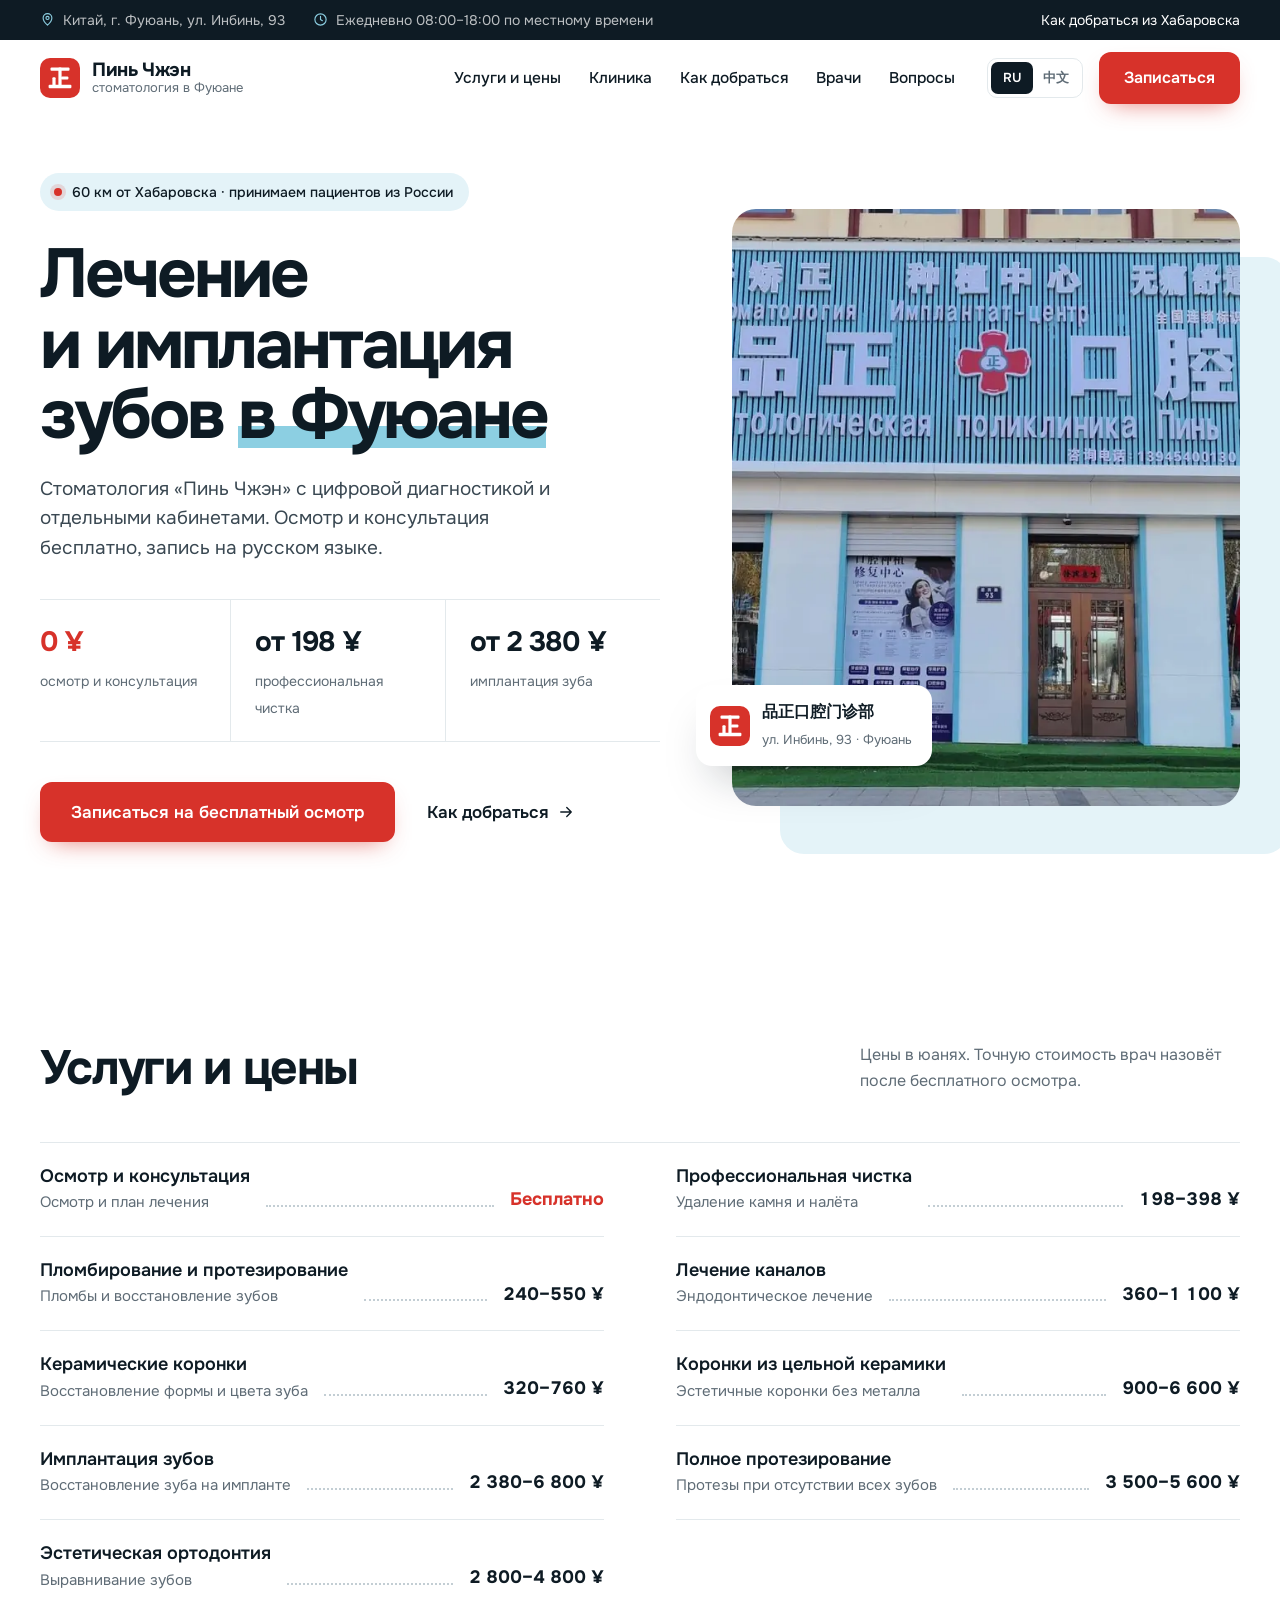
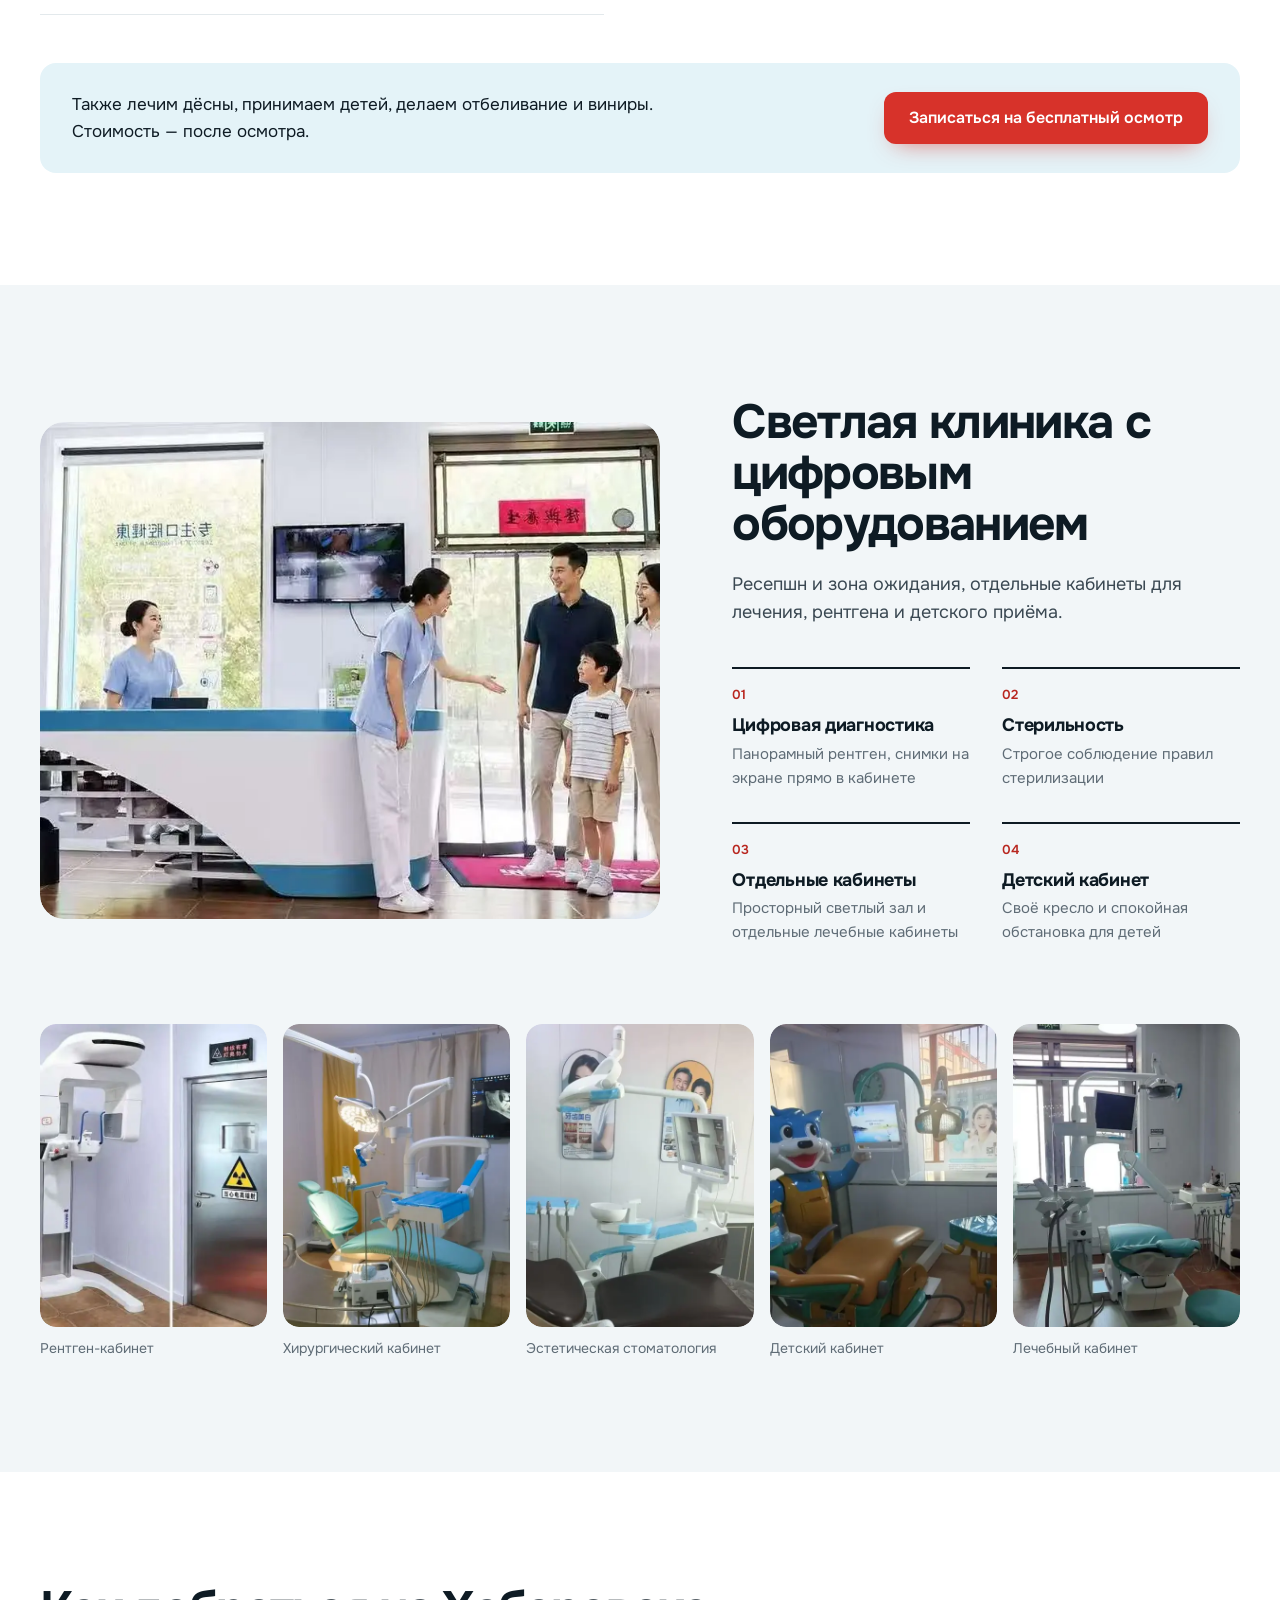
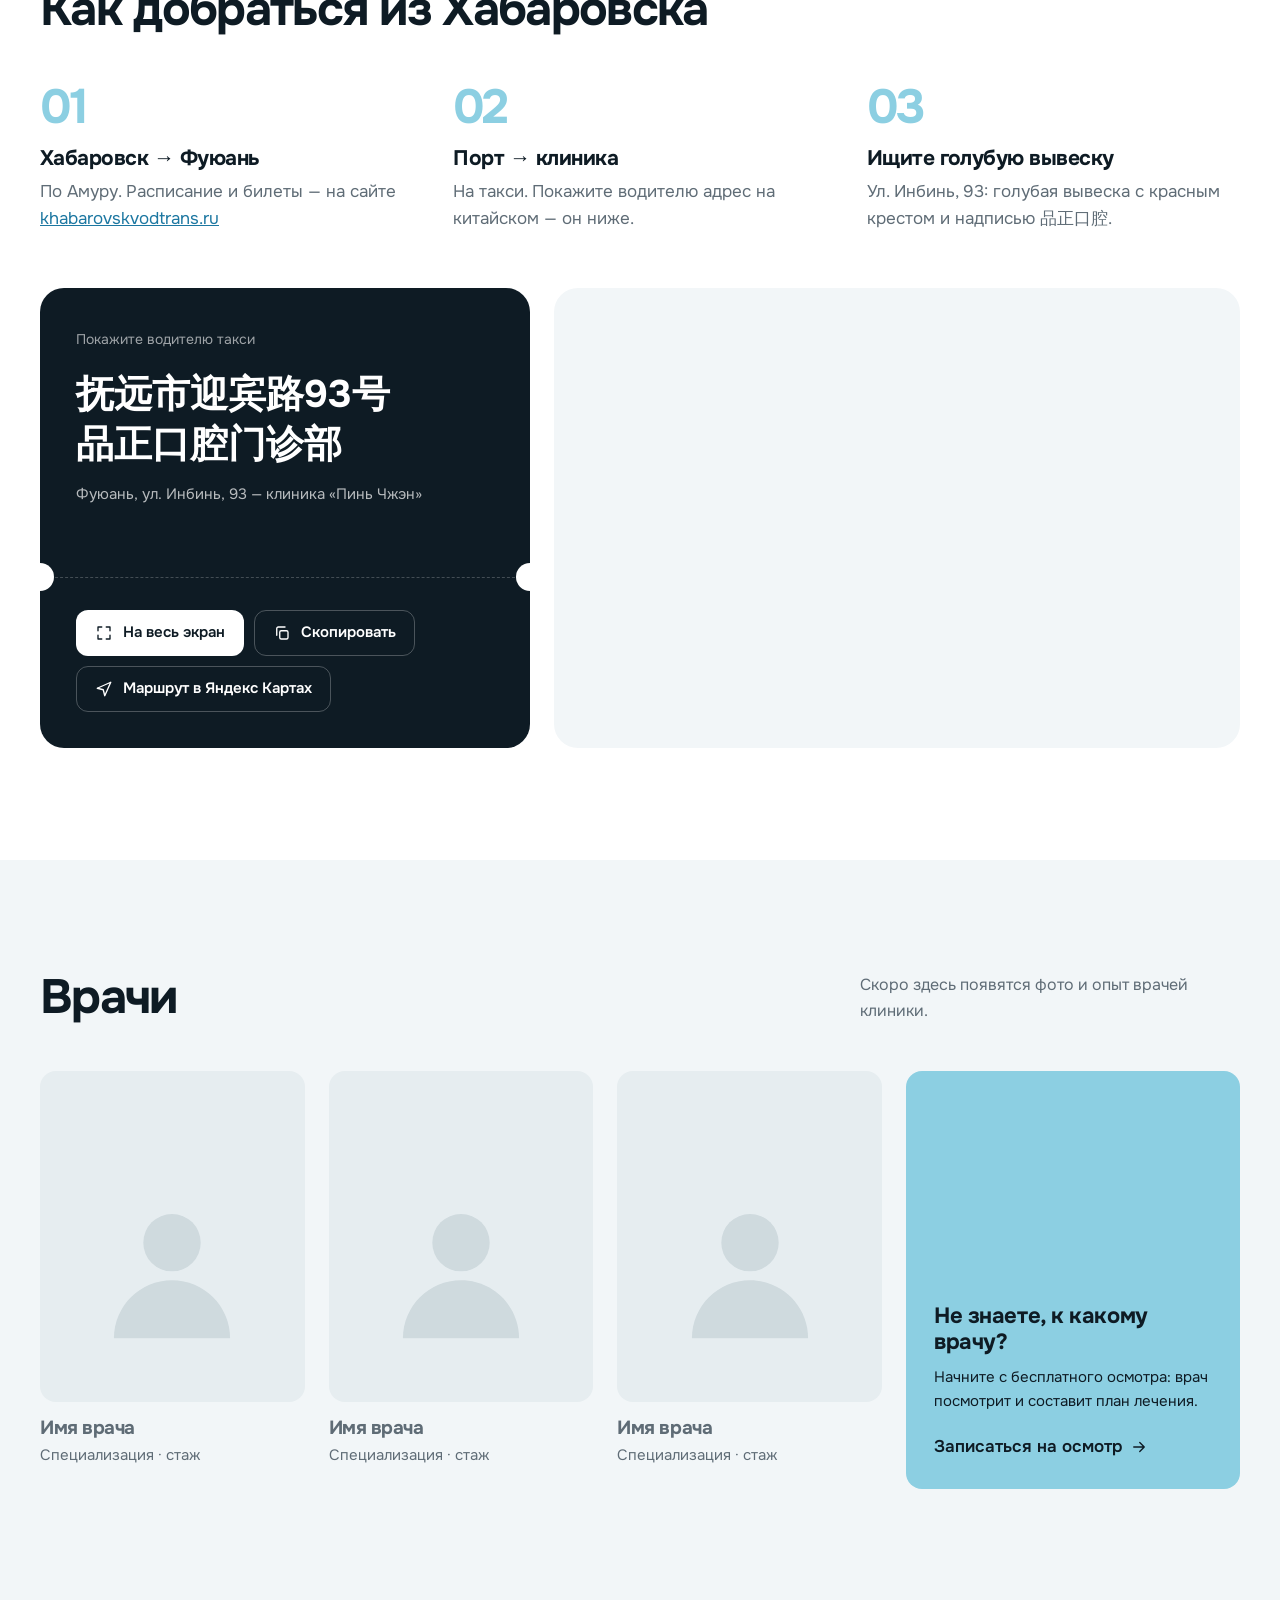
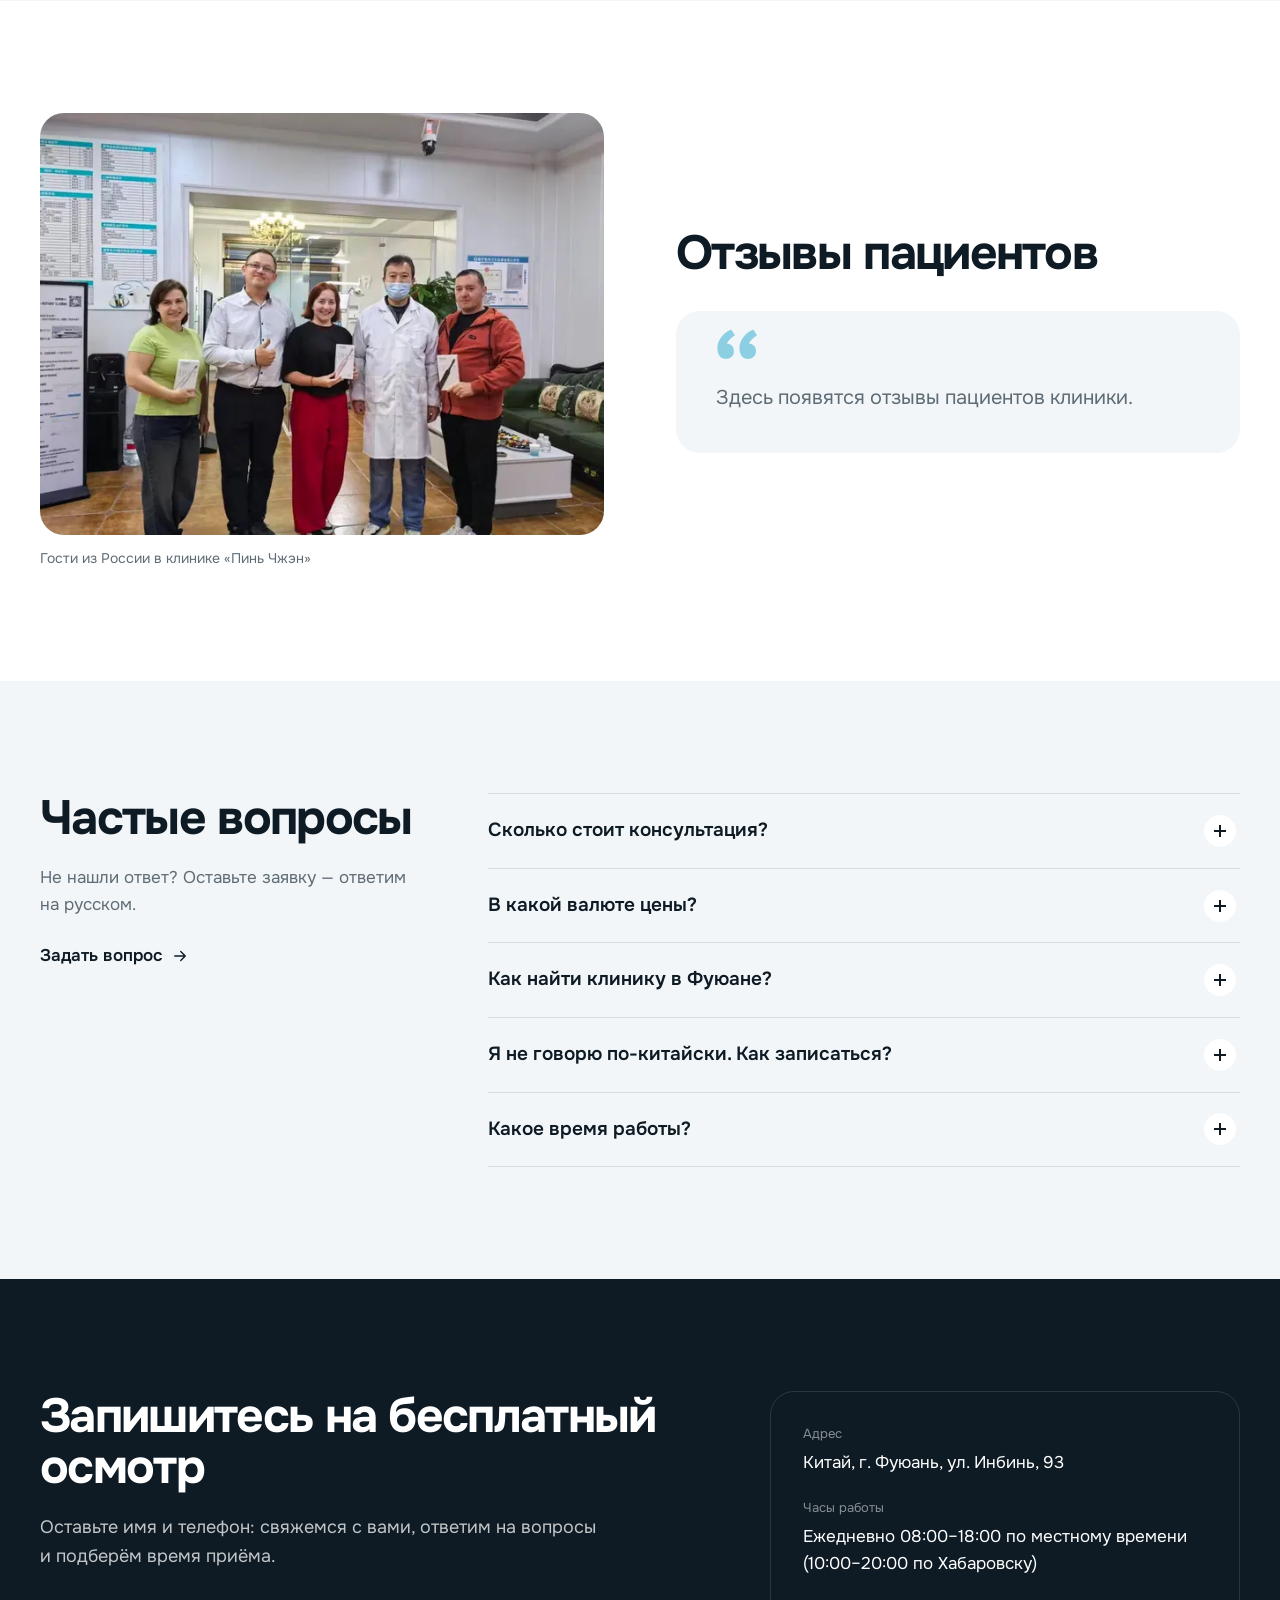
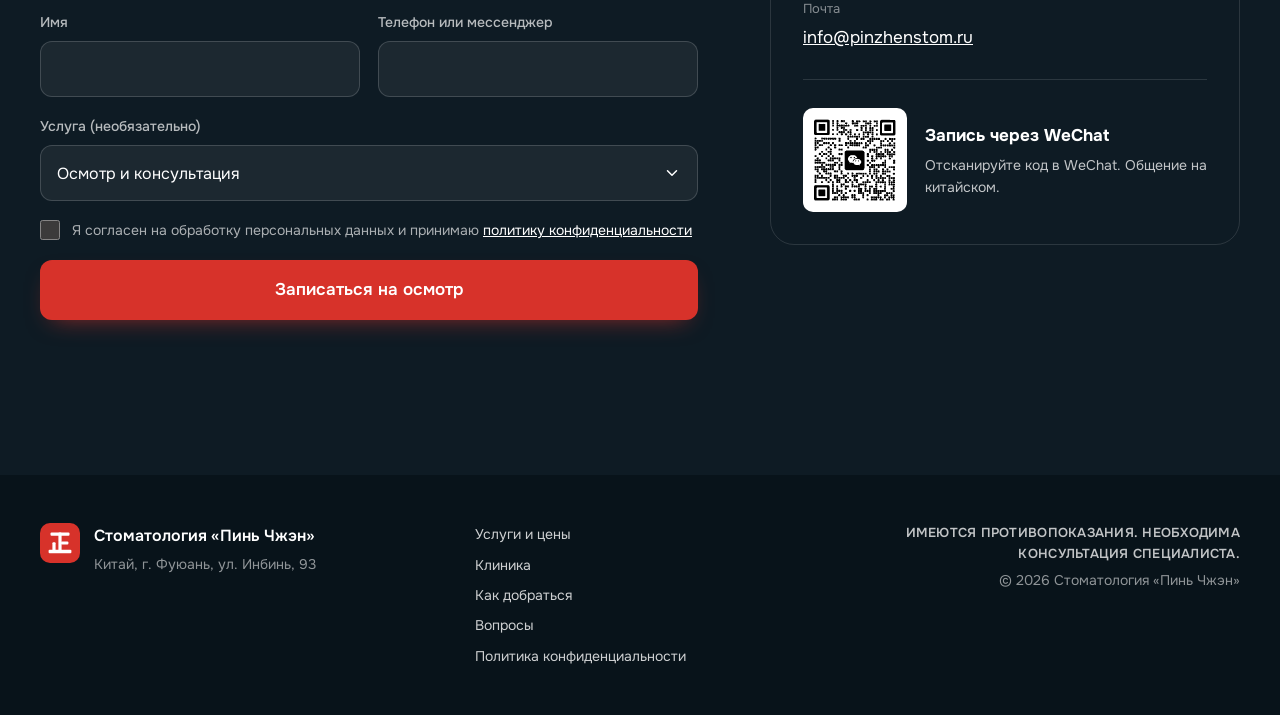
==== commit cc9fe320: "Prepare the site for production hosting - Serve photos as responsive WebP with JPEG fallback; pre-cr" ====
--- a/index.html
+++ b/index.html
@@ -6,22 +6,34 @@
   <title>Стоматология «Пинь Чжэн» в Фуюане — лечение зубов в Китае рядом с Хабаровском</title>
   <meta name="description" content="Стоматологическая клиника «Пинь Чжэн» в Фуюане, 60 км от Хабаровска. Имплантация от 2 380 ¥, коронки, лечение и чистка зубов. Бесплатный осмотр, запись на русском.">
   <meta name="theme-color" content="#ffffff">
+  <link rel="canonical" href="https://codebyasadbek.github.io/proyekt-yuri/">
   <meta property="og:type" content="website">
   <meta property="og:locale" content="ru_RU">
+  <meta property="og:url" content="https://codebyasadbek.github.io/proyekt-yuri/">
+  <meta property="og:site_name" content="Стоматология «Пинь Чжэн»">
   <meta property="og:title" content="Стоматология «Пинь Чжэн» в Фуюане">
   <meta property="og:description" content="Имплантация, коронки, лечение и чистка зубов в 60 км от Хабаровска. Бесплатный осмотр, запись на русском.">
-  <meta property="og:image" content="img/og.jpg">
+  <meta property="og:image" content="https://codebyasadbek.github.io/proyekt-yuri/img/og.jpg">
+  <meta property="og:image:width" content="1200">
+  <meta property="og:image:height" content="630">
+  <meta name="twitter:card" content="summary_large_image">
+  <link rel="icon" href="favicon.ico" sizes="32x32">
   <link rel="icon" href="favicon.svg" type="image/svg+xml">
+  <link rel="apple-touch-icon" href="apple-touch-icon.png">
   <link rel="preload" href="fonts/onest-cyrillic-wght-normal.woff2" as="font" type="font/woff2" crossorigin>
-  <link rel="stylesheet" href="css/style.css">
-  <script src="js/i18n.js" defer></script>
-  <script src="js/main.js" defer></script>
+  <link rel="stylesheet" href="css/style.css?v=3">
+  <script src="js/i18n.js?v=3" defer></script>
+  <script src="js/main.js?v=3" defer></script>
   <script type="application/ld+json">
   {
     "@context": "https://schema.org",
     "@type": "Dentist",
     "name": "Стоматология «Пинь Чжэн» (品正口腔门诊部)",
-    "image": "img/hero.jpg",
+    "url": "https://codebyasadbek.github.io/proyekt-yuri/",
+    "image": "https://codebyasadbek.github.io/proyekt-yuri/img/hero.jpg",
+    "logo": "https://codebyasadbek.github.io/proyekt-yuri/apple-touch-icon.png",
+    "priceRange": "¥¥",
+    "currenciesAccepted": "CNY",
     "address": {
       "@type": "PostalAddress",
       "streetAddress": "ул. Инбинь, 93 (迎宾路93号)",
@@ -58,8 +70,8 @@
 
   <div class="topbar">
     <div class="container topbar__inner">
-      <span class="topbar__item"><svg class="icon" aria-hidden="true"><use href="#i-pin"/></svg><span data-i18n="topbar.address">Китай, г. Фуюань, ул. Инбинь, 93</span></span>
-      <span class="topbar__item"><svg class="icon" aria-hidden="true"><use href="#i-clock"/></svg><span data-i18n="topbar.hours">Ежедневно 08:00–18:00 по местному времени</span></span>
+      <span class="topbar__item"><svg class="icon" width="18" height="18" aria-hidden="true"><use href="#i-pin"/></svg><span data-i18n="topbar.address">Китай, г. Фуюань, ул. Инбинь, 93</span></span>
+      <span class="topbar__item"><svg class="icon" width="18" height="18" aria-hidden="true"><use href="#i-clock"/></svg><span data-i18n="topbar.hours">Ежедневно 08:00–18:00 по местному времени</span></span>
       <a class="topbar__link" href="#route" data-i18n="topbar.route">Как добраться из Хабаровска</a>
     </div>
   </div>
@@ -67,7 +79,7 @@
   <header class="header" id="top">
     <div class="container header__inner">
       <a class="brand" href="#top">
-        <svg class="brand__logo" aria-hidden="true"><use href="#i-logo"/></svg>
+        <svg class="brand__logo" width="40" height="40" aria-hidden="true"><use href="#i-logo"/></svg>
         <span class="brand__text">
           <span class="brand__name" data-i18n="brand.name">Пинь Чжэн</span>
           <span class="brand__sub" data-i18n="brand.sub">стоматология в Фуюане</span>
@@ -102,7 +114,7 @@
         <div class="hero__text">
           <p class="badge"><span class="badge__dot" aria-hidden="true"></span><span data-i18n="hero.badge">60 км от Хабаровска · принимаем пациентов из России</span></p>
           <h1 class="hero__title" data-i18n="hero.title">Лечение и&nbsp;имплантация зубов <span class="hl">в&nbsp;Фуюане</span></h1>
-          <p class="hero__lead" data-i18n="hero.lead">Стоматология «Пинь Чжэн» с цифровой диагностикой и отдельными кабинетами. Осмотр и консультация бесплатно, запись на русском языке.</p>
+          <p class="hero__lead" data-i18n="hero.lead">Стоматология «Пинь&nbsp;Чжэн» с цифровой диагностикой и отдельными кабинетами. Осмотр и консультация бесплатно, запись на русском языке.</p>
 
           <ul class="hero__prices">
             <li class="hero__price hero__price--free"><b>0 ¥</b><span data-i18n="hero.price1">осмотр и консультация</span></li>
@@ -112,14 +124,18 @@
 
           <div class="hero__actions">
             <a class="btn btn--primary btn--lg" href="#booking" data-i18n="cta.freeExam">Записаться на бесплатный осмотр</a>
-            <a class="link-arrow" href="#route"><span data-i18n="hero.route">Как добраться</span><svg class="icon" aria-hidden="true"><use href="#i-arrow"/></svg></a>
+            <a class="link-arrow" href="#route"><span data-i18n="hero.route">Как добраться</span><svg class="icon" width="18" height="18" aria-hidden="true"><use href="#i-arrow"/></svg></a>
           </div>
         </div>
 
         <div class="hero__media">
-          <img src="img/hero.jpg" alt="Вывеска клиники «Пинь Чжэн» на улице Инбинь" data-i18n-attr="alt:hero.photo" width="1599" height="899" fetchpriority="high">
+          <!-- The photo is cropped into a taller frame, so it renders wider than its column. -->
+          <picture>
+            <source type="image/webp" srcset="img/hero-640.webp 640w, img/hero-960.webp 960w, img/hero-1280.webp 1280w, img/hero-1600.webp 1600w" sizes="(max-width: 960px) 110vw, 1050px">
+            <img src="img/hero.jpg" alt="Вывеска клиники «Пинь Чжэн» на улице Инбинь" data-i18n-attr="alt:hero.photo" width="1599" height="899" fetchpriority="high">
+          </picture>
           <div class="hero__card">
-            <svg class="hero__card-logo" aria-hidden="true"><use href="#i-logo"/></svg>
+            <svg class="hero__card-logo" width="40" height="40" aria-hidden="true"><use href="#i-logo"/></svg>
             <div>
               <b lang="zh-CN">品正口腔门诊部</b>
               <span data-i18n="hero.card">ул. Инбинь, 93 · Фуюань</span>
@@ -194,7 +210,12 @@
     <section class="section section--soft" id="clinic">
       <div class="container clinic">
         <figure class="clinic__media">
-          <button type="button" class="zoom" data-full="img/reception.jpg"><img src="img/reception.jpg" alt="Ресепшн клиники" data-i18n-attr="alt:gallery.reception" width="941" height="629" loading="lazy"></button>
+          <button type="button" class="zoom" data-full="img/reception.jpg">
+            <picture>
+              <source type="image/webp" srcset="img/reception-640.webp 640w, img/reception-940.webp 940w" sizes="(max-width: 960px) 110vw, 745px">
+              <img src="img/reception.jpg" alt="Ресепшн клиники" data-i18n-attr="alt:gallery.reception" width="941" height="629" loading="lazy">
+            </picture>
+          </button>
         </figure>
 
         <div class="clinic__text">
@@ -202,22 +223,18 @@
           <p class="clinic__lead" data-i18n="clinic.lead">Ресепшн и зона ожидания, отдельные кабинеты для лечения, рентгена и детского приёма.</p>
           <ol class="features">
             <li>
-              <span class="features__num">01</span>
               <h3 data-i18n="clinic.f1.title">Цифровая диагностика</h3>
               <p data-i18n="clinic.f1.text">Панорамный рентген, снимки на экране прямо в кабинете</p>
             </li>
             <li>
-              <span class="features__num">02</span>
               <h3 data-i18n="clinic.f2.title">Стерильность</h3>
               <p data-i18n="clinic.f2.text">Строгое соблюдение правил стерилизации</p>
             </li>
             <li>
-              <span class="features__num">03</span>
               <h3 data-i18n="clinic.f3.title">Отдельные кабинеты</h3>
               <p data-i18n="clinic.f3.text">Просторный светлый зал и отдельные лечебные кабинеты</p>
             </li>
             <li>
-              <span class="features__num">04</span>
               <h3 data-i18n="clinic.f4.title">Детский кабинет</h3>
               <p data-i18n="clinic.f4.text">Своё кресло и спокойная обстановка для детей</p>
             </li>
@@ -228,23 +245,48 @@
       <div class="container">
         <div class="photo-strip">
           <figure>
-            <button type="button" class="zoom" data-full="img/xray.jpg"><img src="img/xray.jpg" alt="Рентген-кабинет" data-i18n-attr="alt:gallery.xray" width="1000" height="612" loading="lazy"></button>
+            <button type="button" class="zoom" data-full="img/xray.jpg">
+              <picture>
+                <source type="image/webp" srcset="img/xray-thumb.webp">
+                <img src="img/xray.jpg" alt="Рентген-кабинет" data-i18n-attr="alt:gallery.xray" width="480" height="640" loading="lazy">
+              </picture>
+            </button>
             <figcaption data-i18n="gallery.xray">Рентген-кабинет</figcaption>
           </figure>
           <figure>
-            <button type="button" class="zoom" data-full="img/implant.jpg"><img src="img/implant.jpg" alt="Хирургический кабинет" data-i18n-attr="alt:gallery.surgery" width="1000" height="750" loading="lazy"></button>
+            <button type="button" class="zoom" data-full="img/implant.jpg">
+              <picture>
+                <source type="image/webp" srcset="img/implant-thumb.webp">
+                <img src="img/implant.jpg" alt="Хирургический кабинет" data-i18n-attr="alt:gallery.surgery" width="480" height="640" loading="lazy">
+              </picture>
+            </button>
             <figcaption data-i18n="gallery.surgery">Хирургический кабинет</figcaption>
           </figure>
           <figure>
-            <button type="button" class="zoom" data-full="img/cabinet-2.jpg"><img src="img/cabinet-2.jpg" alt="Кабинет эстетической стоматологии" data-i18n-attr="alt:gallery.aesthetic" width="1000" height="650" loading="lazy"></button>
+            <button type="button" class="zoom" data-full="img/cabinet-2.jpg">
+              <picture>
+                <source type="image/webp" srcset="img/cabinet-2-thumb.webp">
+                <img src="img/cabinet-2.jpg" alt="Кабинет эстетической стоматологии" data-i18n-attr="alt:gallery.aesthetic" width="480" height="640" loading="lazy">
+              </picture>
+            </button>
             <figcaption data-i18n="gallery.aesthetic">Эстетическая стоматология</figcaption>
           </figure>
           <figure>
-            <button type="button" class="zoom" data-full="img/kids.jpg"><img src="img/kids.jpg" alt="Детский кабинет" data-i18n-attr="alt:gallery.kids" width="1000" height="650" loading="lazy"></button>
+            <button type="button" class="zoom" data-full="img/kids.jpg">
+              <picture>
+                <source type="image/webp" srcset="img/kids-thumb.webp">
+                <img src="img/kids.jpg" alt="Детский кабинет" data-i18n-attr="alt:gallery.kids" width="480" height="640" loading="lazy">
+              </picture>
+            </button>
             <figcaption data-i18n="gallery.kids">Детский кабинет</figcaption>
           </figure>
           <figure>
-            <button type="button" class="zoom" data-full="img/cabinet.jpg"><img src="img/cabinet.jpg" alt="Лечебный кабинет" data-i18n-attr="alt:gallery.cabinet" width="800" height="1422" loading="lazy"></button>
+            <button type="button" class="zoom" data-full="img/cabinet.jpg">
+              <picture>
+                <source type="image/webp" srcset="img/cabinet-thumb.webp">
+                <img src="img/cabinet.jpg" alt="Лечебный кабинет" data-i18n-attr="alt:gallery.cabinet" width="480" height="640" loading="lazy">
+              </picture>
+            </button>
             <figcaption data-i18n="gallery.cabinet">Лечебный кабинет</figcaption>
           </figure>
         </div>
@@ -259,19 +301,16 @@
 
         <ol class="route-steps">
           <li>
-            <span class="route-steps__num">01</span>
             <h3 data-i18n="route.step1.title">Хабаровск → Фуюань</h3>
             <p data-i18n="route.step1.text">По Амуру. Расписание и билеты — на сайте <a href="https://khabarovskvodtrans.ru" target="_blank" rel="noopener">khabarovskvodtrans.ru</a></p>
           </li>
           <li>
-            <span class="route-steps__num">02</span>
             <h3 data-i18n="route.step2.title">Порт → клиника</h3>
             <p data-i18n="route.step2.text">На такси. Покажите водителю адрес на китайском — он ниже.</p>
           </li>
           <li>
-            <span class="route-steps__num">03</span>
             <h3 data-i18n="route.step3.title">Ищите голубую вывеску</h3>
-            <p data-i18n="route.step3.text">Ул. Инбинь, 93: голубая вывеска с красным крестом и надписью 品正口腔.</p>
+            <p data-i18n="route.step3.text">Ул. Инбинь, 93: голубая вывеска с красным крестом и надписью <span class="nowrap" lang="zh-CN">品正口腔</span>.</p>
           </li>
         </ol>
 
@@ -280,13 +319,13 @@
             <div class="ticket__body">
               <p class="ticket__label" data-i18n="ticket.label">Покажите водителю такси</p>
               <p class="ticket__zh" lang="zh-CN">抚远市迎宾路93号<br>品正口腔门诊部</p>
-              <p class="ticket__ru" data-lang-only="ru">Фуюань, ул. Инбинь, 93 — клиника «Пинь Чжэн»</p>
+              <p class="ticket__ru" data-lang-only="ru">Фуюань, ул. Инбинь, 93 — клиника «Пинь&nbsp;Чжэн»</p>
             </div>
             <div class="ticket__actions">
-              <button type="button" class="btn btn--light" id="taxi-open"><svg class="icon" aria-hidden="true"><use href="#i-expand"/></svg><span data-i18n="ticket.expand">На весь экран</span></button>
-              <button type="button" class="btn btn--ghost-light" id="address-copy"><svg class="icon" aria-hidden="true"><use href="#i-copy"/></svg><span data-i18n="ticket.copy">Скопировать</span></button>
-              <a class="btn btn--ghost-light" data-lang-only="ru" href="https://yandex.ru/maps/?rtext=~48.358810%2C134.295738&amp;rtt=auto" target="_blank" rel="noopener"><svg class="icon" aria-hidden="true"><use href="#i-route"/></svg><span>Маршрут в Яндекс Картах</span></a>
-              <a class="btn btn--ghost-light" data-lang-only="zh" hidden lang="zh-CN" href="https://uri.amap.com/marker?position=134.295738,48.358810&amp;name=%E5%93%81%E6%AD%A3%E5%8F%A3%E8%85%94%E9%97%A8%E8%AF%8A%E9%83%A8&amp;coordinate=wgs84&amp;callnative=1" target="_blank" rel="noopener"><svg class="icon" aria-hidden="true"><use href="#i-route"/></svg><span>高德地图导航</span></a>
+              <button type="button" class="btn btn--light" id="taxi-open"><svg class="icon" width="18" height="18" aria-hidden="true"><use href="#i-expand"/></svg><span data-i18n="ticket.expand">На весь экран</span></button>
+              <button type="button" class="btn btn--ghost-light" id="address-copy"><svg class="icon" width="18" height="18" aria-hidden="true"><use href="#i-copy"/></svg><span data-i18n="ticket.copy">Скопировать</span></button>
+              <a class="btn btn--ghost-light" data-lang-only="ru" href="https://yandex.ru/maps/?rtext=~48.358810%2C134.295738&amp;rtt=auto" target="_blank" rel="noopener"><svg class="icon" width="18" height="18" aria-hidden="true"><use href="#i-route"/></svg><span>Маршрут в Яндекс Картах</span></a>
+              <a class="btn btn--ghost-light" data-lang-only="zh" hidden lang="zh-CN" href="https://uri.amap.com/marker?position=134.295738,48.358810&amp;name=%E5%93%81%E6%AD%A3%E5%8F%A3%E8%85%94%E9%97%A8%E8%AF%8A%E9%83%A8&amp;coordinate=wgs84&amp;callnative=1" target="_blank" rel="noopener"><svg class="icon" width="18" height="18" aria-hidden="true"><use href="#i-route"/></svg><span>高德地图导航</span></a>
             </div>
           </div>
 
@@ -325,7 +364,7 @@
           <div class="doctor-cta">
             <p class="doctor-cta__title" data-i18n="doctors.ctaTitle">Не знаете, к какому врачу?</p>
             <p data-i18n="doctors.ctaText">Начните с бесплатного осмотра: врач посмотрит и составит план лечения.</p>
-            <a class="link-arrow" href="#booking"><span data-i18n="doctors.ctaLink">Записаться на осмотр</span><svg class="icon" aria-hidden="true"><use href="#i-arrow"/></svg></a>
+            <a class="link-arrow" href="#booking"><span data-i18n="doctors.ctaLink">Записаться на осмотр</span><svg class="icon" width="18" height="18" aria-hidden="true"><use href="#i-arrow"/></svg></a>
           </div>
         </div>
       </div>
@@ -334,8 +373,13 @@
     <section class="section" id="reviews">
       <div class="container reviews">
         <figure class="reviews__photo">
-          <button type="button" class="zoom" data-full="img/guests.jpg"><img src="img/guests.jpg" alt="Гости из России в клинике «Пинь Чжэн»" data-i18n-attr="alt:reviews.photo" width="1200" height="899" loading="lazy"></button>
-          <figcaption data-i18n="reviews.photo">Гости из России в клинике «Пинь Чжэн»</figcaption>
+          <button type="button" class="zoom" data-full="img/guests.jpg">
+            <picture>
+              <source type="image/webp" srcset="img/guests-640.webp 640w, img/guests-1200.webp 1200w" sizes="(max-width: 960px) 100vw, 565px">
+              <img src="img/guests.jpg" alt="Гости из России в клинике «Пинь Чжэн»" data-i18n-attr="alt:reviews.photo" width="1200" height="899" loading="lazy">
+            </picture>
+          </button>
+          <figcaption data-i18n="reviews.photo">Гости из России в клинике «Пинь&nbsp;Чжэн»</figcaption>
         </figure>
         <div>
           <h2 class="section-title" data-i18n="reviews.title">Отзывы пациентов</h2>
@@ -351,7 +395,7 @@
         <div class="faq__intro">
           <h2 class="section-title" data-i18n="faq.title">Частые вопросы</h2>
           <p data-i18n="faq.lead">Не нашли ответ? Оставьте заявку — ответим на русском.</p>
-          <a class="link-arrow" href="#booking"><span data-i18n="faq.cta">Задать вопрос</span><svg class="icon" aria-hidden="true"><use href="#i-arrow"/></svg></a>
+          <a class="link-arrow" href="#booking"><span data-i18n="faq.cta">Задать вопрос</span><svg class="icon" width="18" height="18" aria-hidden="true"><use href="#i-arrow"/></svg></a>
         </div>
         <div class="faq__list">
           <details class="faq__item">
@@ -455,9 +499,9 @@
   <footer class="footer">
     <div class="container footer__grid">
       <div class="footer__brand">
-        <svg class="brand__logo" aria-hidden="true"><use href="#i-logo"/></svg>
+        <svg class="brand__logo" width="40" height="40" aria-hidden="true"><use href="#i-logo"/></svg>
         <div>
-          <p class="footer__name" data-i18n="footer.name">Стоматология «Пинь Чжэн»</p>
+          <p class="footer__name" data-i18n="footer.name">Стоматология «Пинь&nbsp;Чжэн»</p>
           <p data-i18n="footer.address">Китай, г. Фуюань, ул. Инбинь, 93</p>
         </div>
       </div>
@@ -470,20 +514,20 @@
       </nav>
       <div class="footer__legal">
         <p class="footer__warning" data-i18n="footer.warning">Имеются противопоказания. Необходима консультация специалиста.</p>
-        <p>© <span id="year">2026</span> <span data-i18n="footer.name">Стоматология «Пинь Чжэн»</span></p>
+        <p>© <span id="year">2026</span> <span data-i18n="footer.name">Стоматология «Пинь&nbsp;Чжэн»</span></p>
       </div>
     </div>
   </footer>
 
   <div class="mobile-cta" id="mobile-cta">
     <a class="btn btn--primary" href="#booking" data-i18n="nav.book">Записаться</a>
-    <a class="btn btn--outline" href="#route"><svg class="icon" aria-hidden="true"><use href="#i-route"/></svg><span data-i18n="mobile.route">Маршрут</span></a>
+    <a class="btn btn--outline" href="#route"><svg class="icon" width="18" height="18" aria-hidden="true"><use href="#i-route"/></svg><span data-i18n="mobile.route">Маршрут</span></a>
   </div>
 
   <dialog class="taxi" id="taxi-dialog" aria-labelledby="taxi-title">
     <p class="taxi__title" id="taxi-title" data-i18n="ticket.label">Покажите водителю такси</p>
     <p class="taxi__zh" lang="zh-CN">您好！请送我到：<br><strong>抚远市迎宾路93号<br>品正口腔门诊部</strong></p>
-    <p class="taxi__ru" data-lang-only="ru">Фуюань, ул. Инбинь, 93 — клиника «Пинь Чжэн»</p>
+    <p class="taxi__ru" data-lang-only="ru">Фуюань, ул. Инбинь, 93 — клиника «Пинь&nbsp;Чжэн»</p>
     <button type="button" class="btn btn--dark" data-dialog-close data-i18n="common.close">Закрыть</button>
   </dialog>
 
--- a/css/style.css
+++ b/css/style.css
@@ -30,7 +30,7 @@
 :root {
   --ink: #0e1b24;
   --text: #3a4852;
-  --muted: #6e7b84;
+  --muted: #5f6c76;
   --line: #e3e9ec;
   --bg: #ffffff;
   --bg-soft: #f2f6f8;
@@ -95,6 +95,14 @@
   display: block;
   max-width: 100%;
   height: auto;
+}
+
+picture {
+  display: block;
+}
+
+.nowrap {
+  white-space: nowrap;
 }
 
 a {
@@ -933,6 +941,7 @@
 }
 
 .features {
+  counter-reset: feature;
   display: grid;
   grid-template-columns: 1fr 1fr;
   gap: 32px;
@@ -942,16 +951,18 @@
 }
 
 .features li {
+  counter-increment: feature;
   padding-top: 16px;
   border-top: 2px solid var(--ink);
 }
 
-.features__num {
+.features li::before {
+  content: counter(feature, decimal-leading-zero);
   display: block;
   margin-bottom: 10px;
   font-size: 13px;
   font-weight: 600;
-  color: var(--red);
+  color: var(--red-dark);
 }
 
 .features h3 {
@@ -1046,6 +1057,7 @@
 /* ========== Route ========== */
 
 .route-steps {
+  counter-reset: step;
   display: grid;
   grid-template-columns: repeat(3, 1fr);
   gap: 40px;
@@ -1054,7 +1066,12 @@
   list-style: none;
 }
 
-.route-steps__num {
+.route-steps li {
+  counter-increment: step;
+}
+
+.route-steps li::before {
+  content: counter(step, decimal-leading-zero);
   display: block;
   margin-bottom: 16px;
   font-size: 48px;
@@ -1176,7 +1193,7 @@
     column-gap: 8px;
   }
 
-  .route-steps__num {
+  .route-steps li::before {
     grid-row: span 2;
     margin: 0;
     font-size: 36px;
@@ -1234,7 +1251,7 @@
 }
 
 .doctor.is-placeholder h3 {
-  color: #9aa8b0;
+  color: var(--muted);
 }
 
 .doctor-cta {
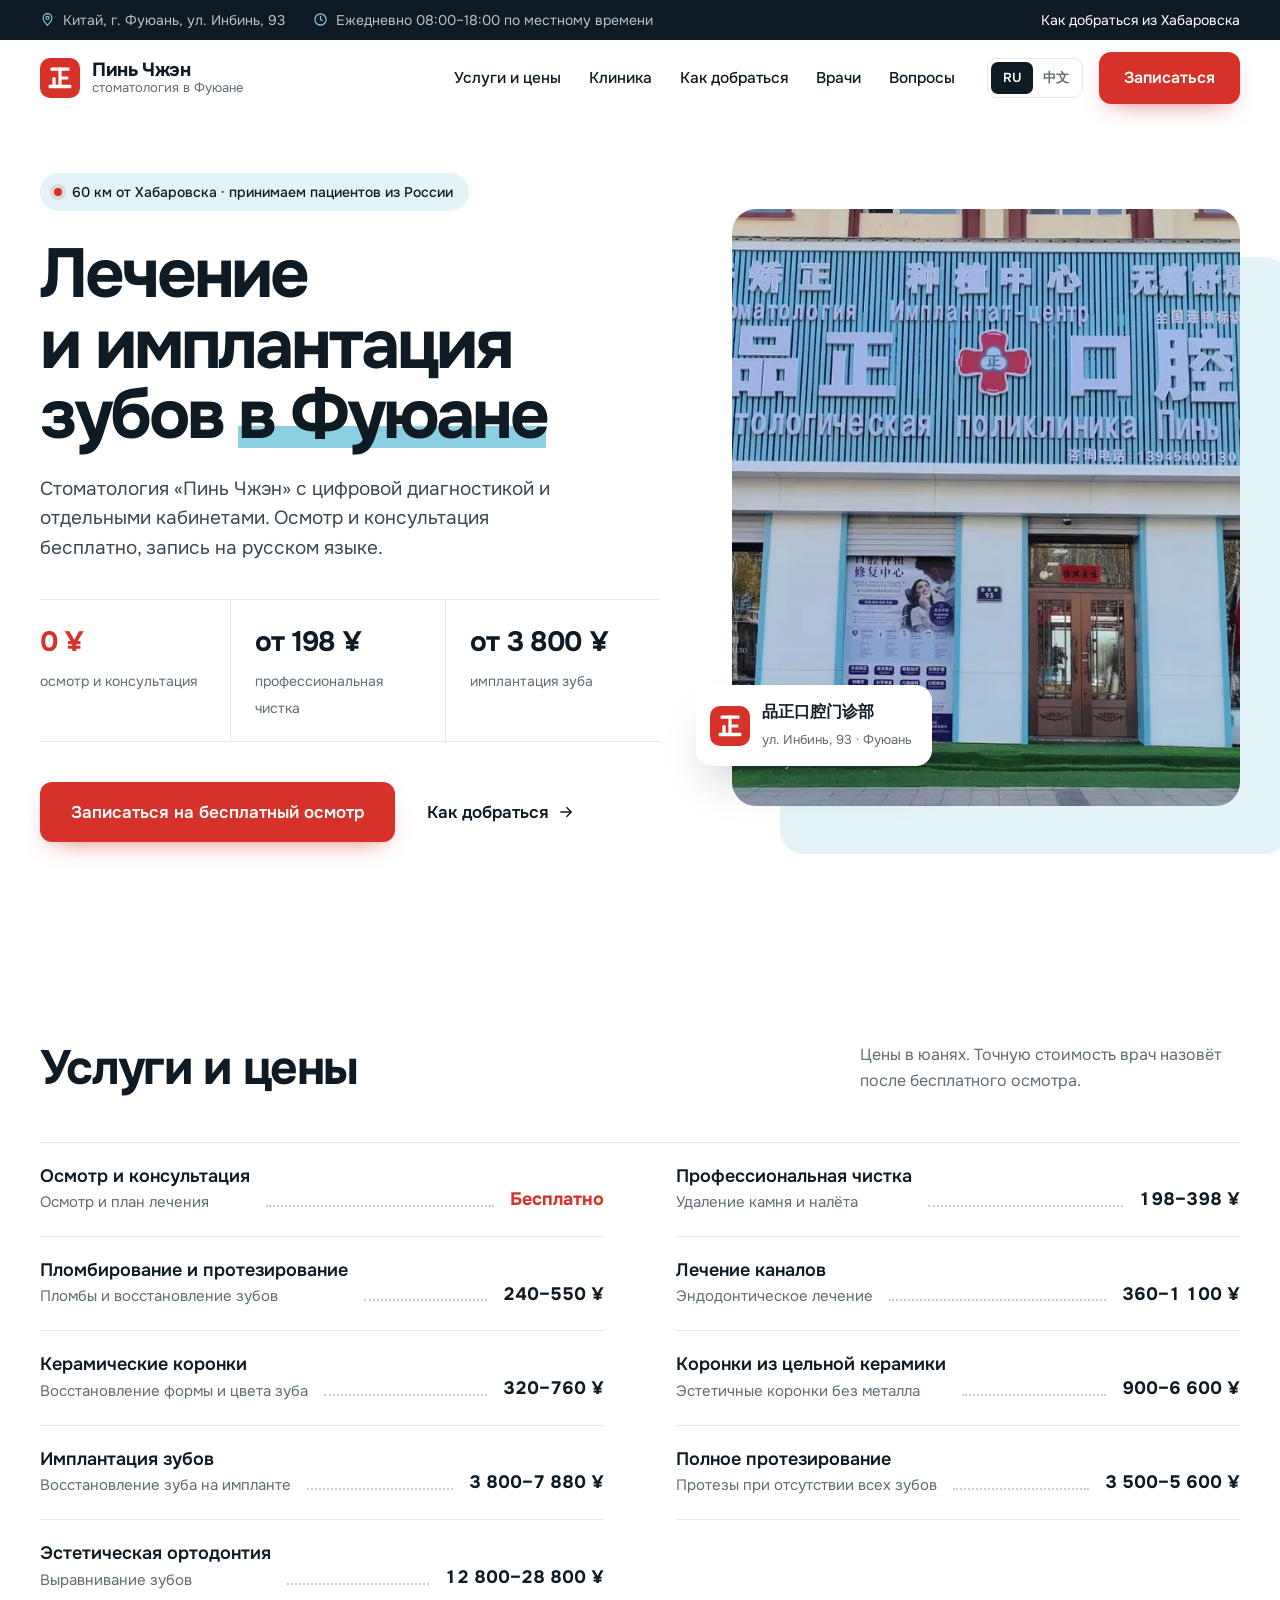
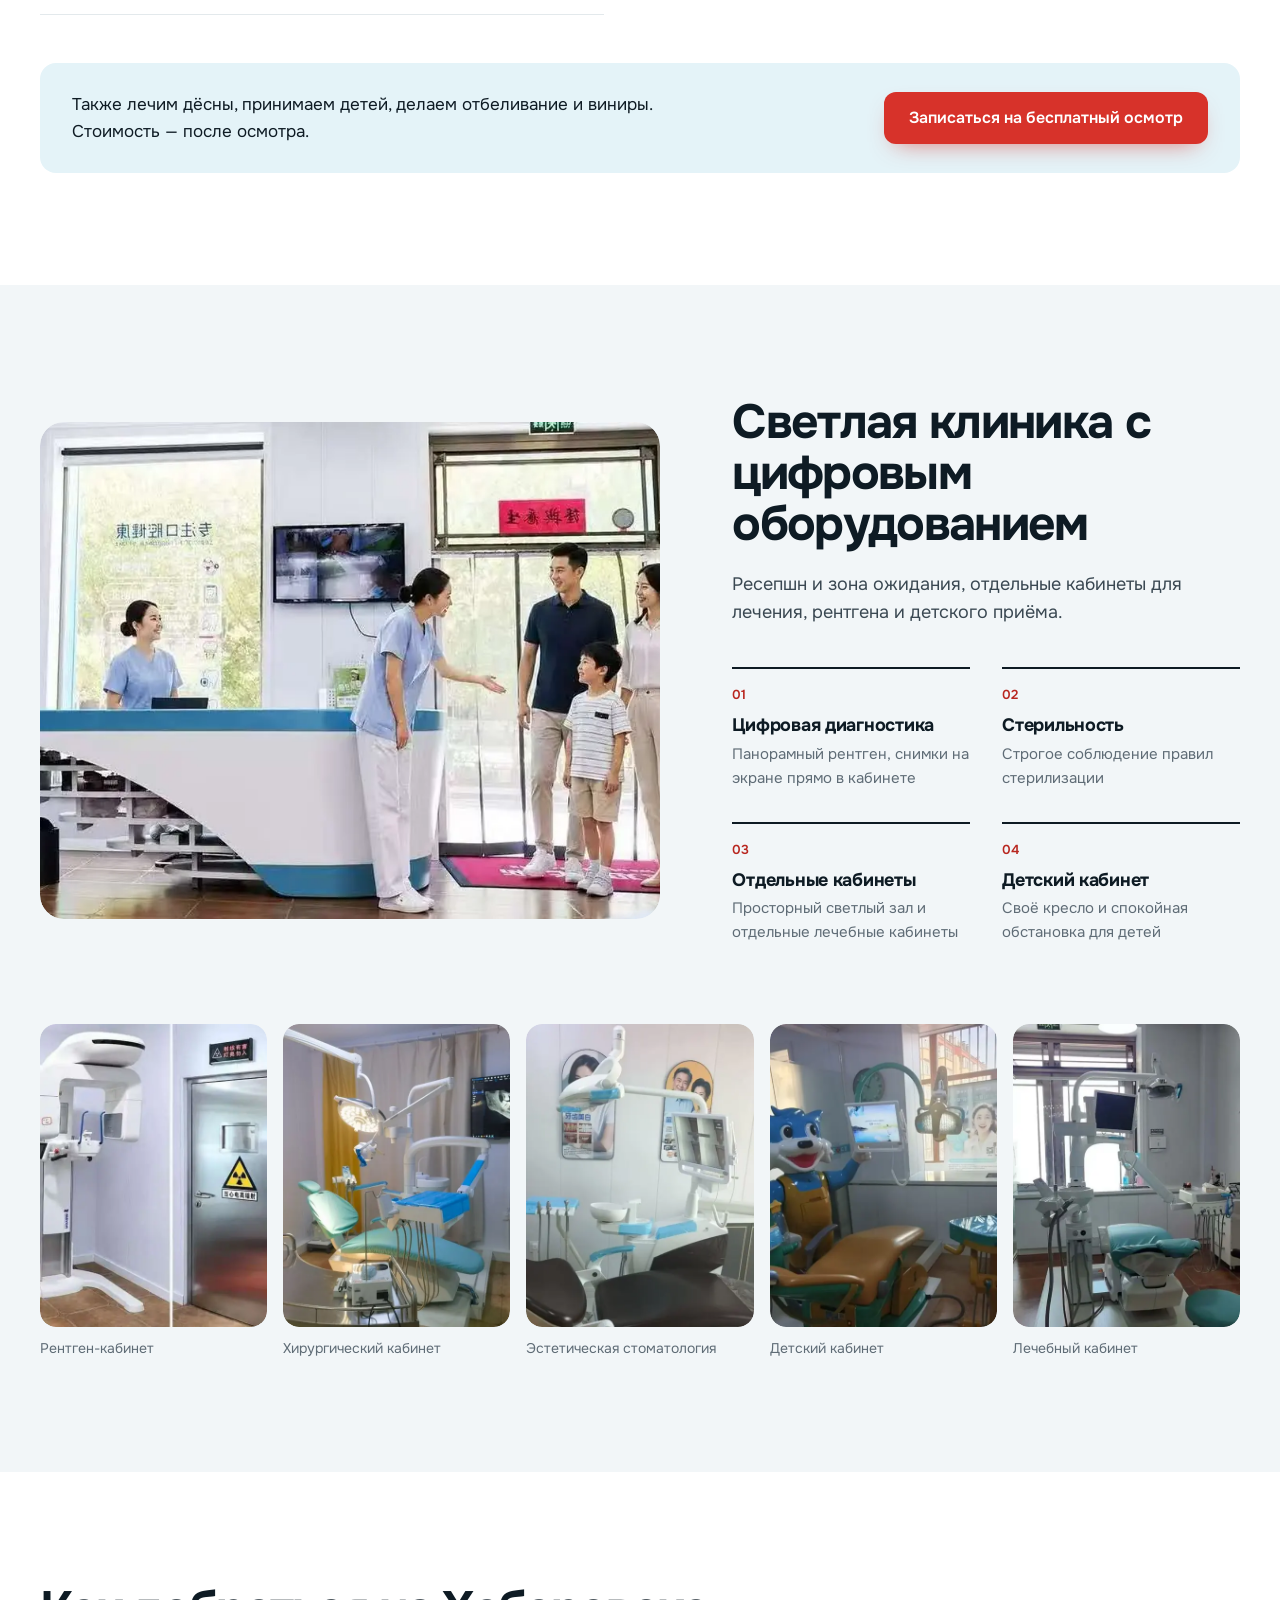
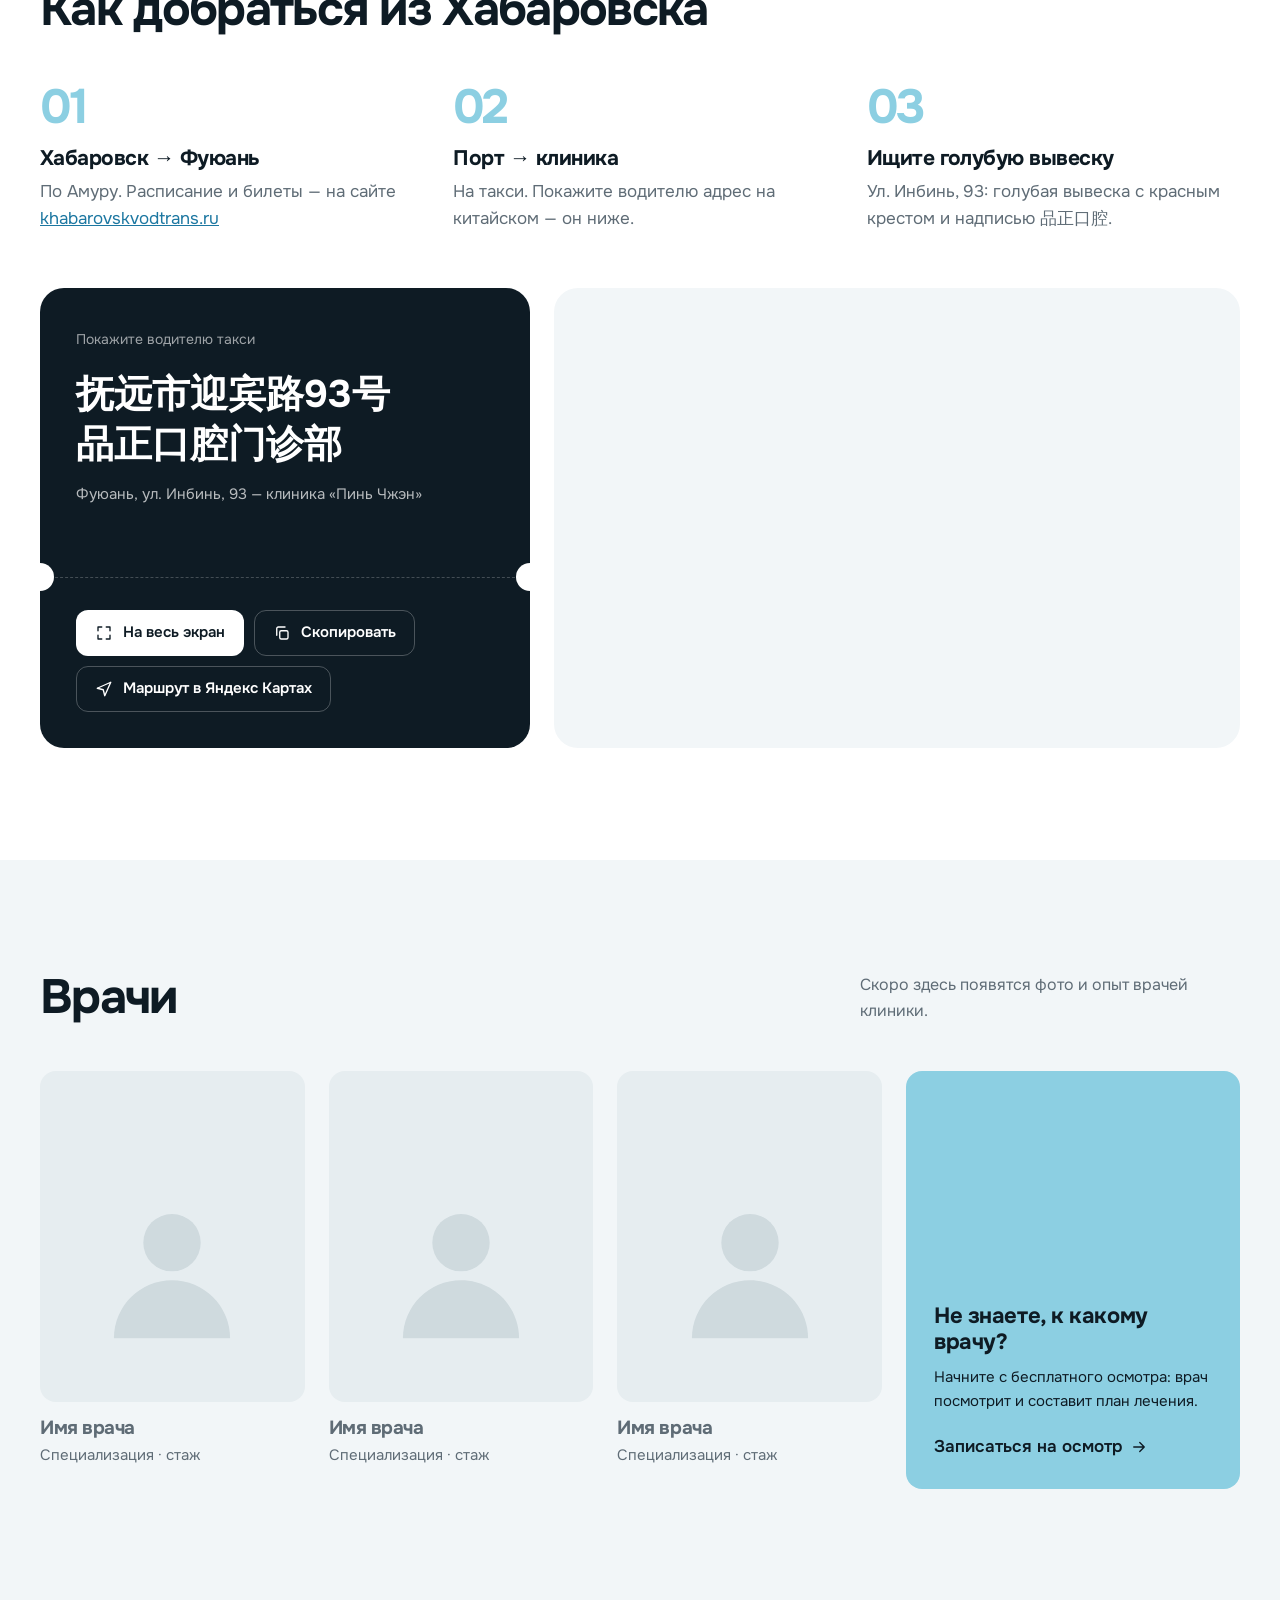
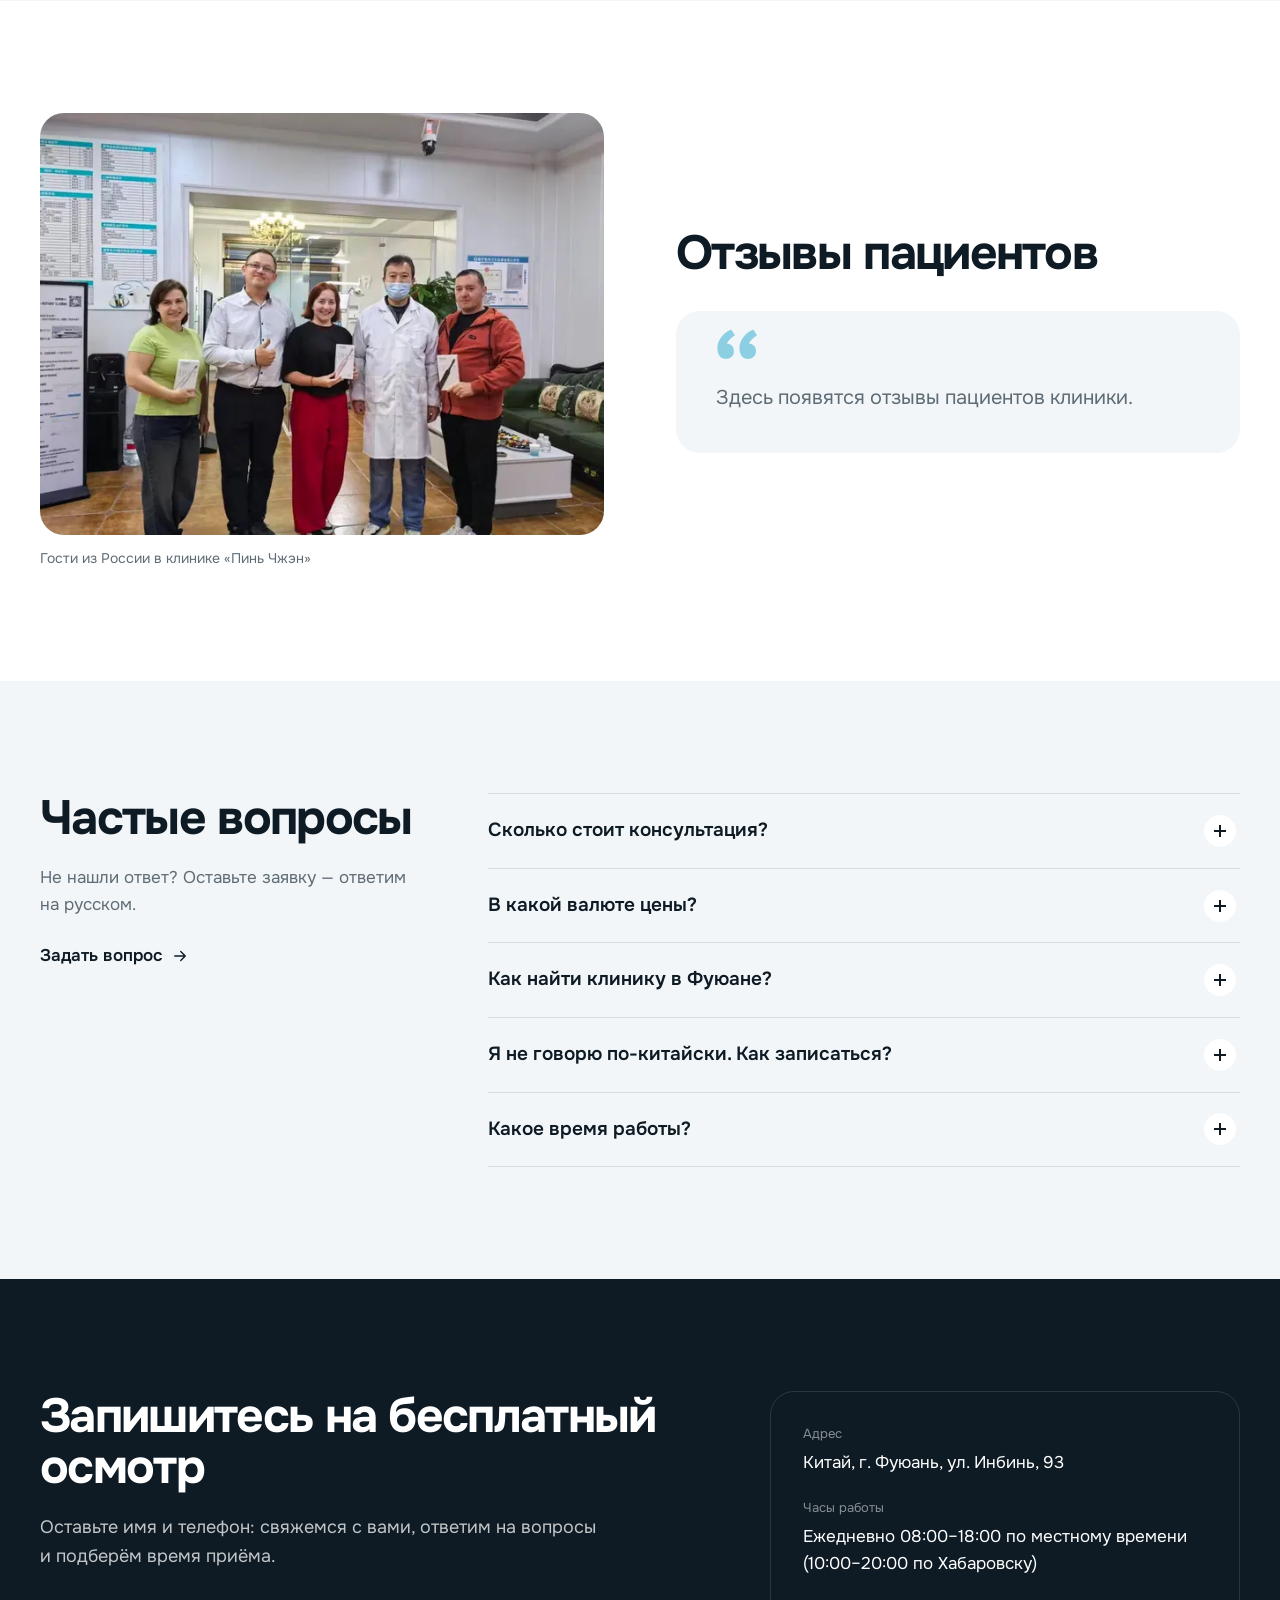
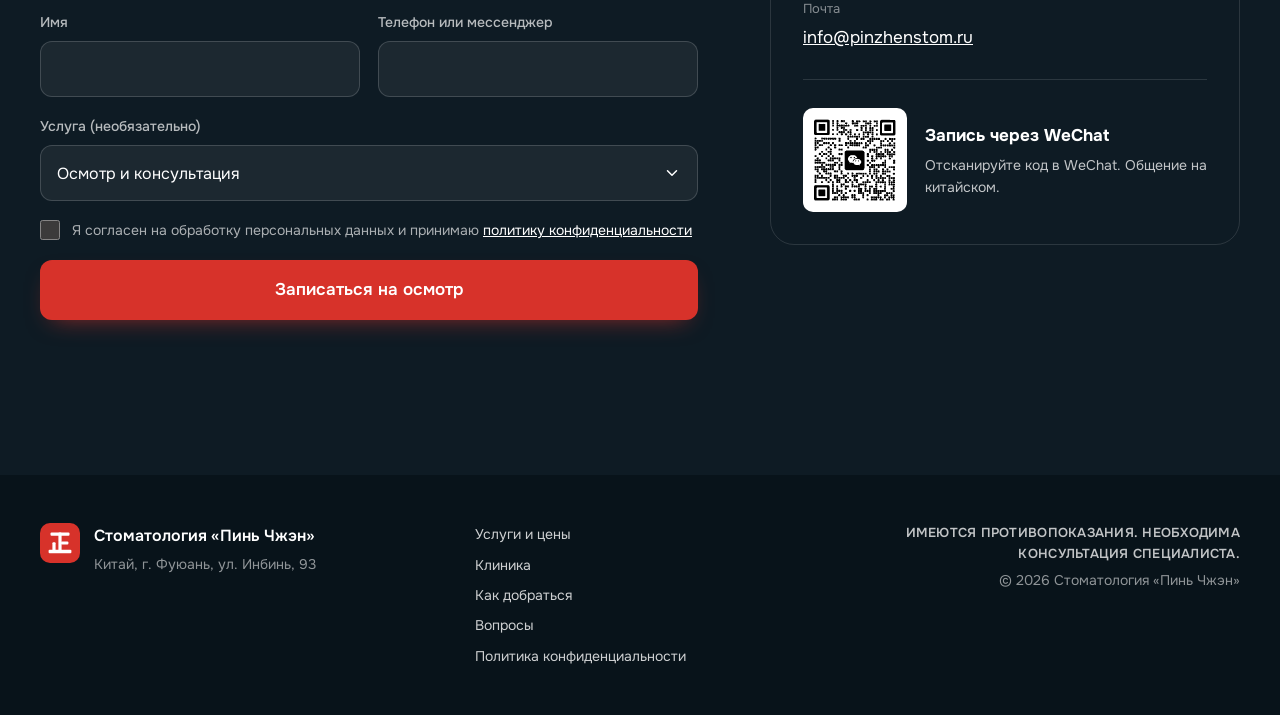
==== commit 5895938c: "Update implant and orthodontics prices from the clinic Implants are now 3 800–7 880 ¥ (from 3 800 ¥ " ====
--- a/index.html
+++ b/index.html
@@ -4,7 +4,7 @@
   <meta charset="utf-8">
   <meta name="viewport" content="width=device-width, initial-scale=1, viewport-fit=cover">
   <title>Стоматология «Пинь Чжэн» в Фуюане — лечение зубов в Китае рядом с Хабаровском</title>
-  <meta name="description" content="Стоматологическая клиника «Пинь Чжэн» в Фуюане, 60 км от Хабаровска. Имплантация от 2 380 ¥, коронки, лечение и чистка зубов. Бесплатный осмотр, запись на русском.">
+  <meta name="description" content="Стоматологическая клиника «Пинь Чжэн» в Фуюане, 60 км от Хабаровска. Имплантация от 3 800 ¥, коронки, лечение и чистка зубов. Бесплатный осмотр, запись на русском.">
   <meta name="theme-color" content="#ffffff">
   <link rel="canonical" href="https://codebyasadbek.github.io/proyekt-yuri/">
   <meta property="og:type" content="website">
@@ -21,9 +21,9 @@
   <link rel="icon" href="favicon.svg" type="image/svg+xml">
   <link rel="apple-touch-icon" href="apple-touch-icon.png">
   <link rel="preload" href="fonts/onest-cyrillic-wght-normal.woff2" as="font" type="font/woff2" crossorigin>
-  <link rel="stylesheet" href="css/style.css?v=3">
-  <script src="js/i18n.js?v=3" defer></script>
-  <script src="js/main.js?v=3" defer></script>
+  <link rel="stylesheet" href="css/style.css?v=4">
+  <script src="js/i18n.js?v=4" defer></script>
+  <script src="js/main.js?v=4" defer></script>
   <script type="application/ld+json">
   {
     "@context": "https://schema.org",
@@ -119,7 +119,7 @@
           <ul class="hero__prices">
             <li class="hero__price hero__price--free"><b>0 ¥</b><span data-i18n="hero.price1">осмотр и консультация</span></li>
             <li class="hero__price"><b data-i18n="hero.price2.value">от 198 ¥</b><span data-i18n="hero.price2">профессиональная чистка</span></li>
-            <li class="hero__price"><b data-i18n="hero.price3.value">от 2 380 ¥</b><span data-i18n="hero.price3">имплантация зуба</span></li>
+            <li class="hero__price"><b data-i18n="hero.price3.value">от 3 800 ¥</b><span data-i18n="hero.price3">имплантация зуба</span></li>
           </ul>
 
           <div class="hero__actions">
@@ -186,7 +186,7 @@
           <li class="price-list__item">
             <div class="price-list__name"><b data-i18n="service.implant">Имплантация зубов</b><span data-i18n="service.implant.text">Восстановление зуба на импланте</span></div>
             <span class="price-list__dots" aria-hidden="true"></span>
-            <span class="price-list__price">2 380–6 800 ¥</span>
+            <span class="price-list__price">3 800–7 880 ¥</span>
           </li>
           <li class="price-list__item">
             <div class="price-list__name"><b data-i18n="service.dentures">Полное протезирование</b><span data-i18n="service.dentures.text">Протезы при отсутствии всех зубов</span></div>
@@ -196,7 +196,7 @@
           <li class="price-list__item">
             <div class="price-list__name"><b data-i18n="service.ortho">Эстетическая ортодонтия</b><span data-i18n="service.ortho.text">Выравнивание зубов</span></div>
             <span class="price-list__dots" aria-hidden="true"></span>
-            <span class="price-list__price">2 800–4 800 ¥</span>
+            <span class="price-list__price">12 800–28 800 ¥</span>
           </li>
         </ul>
 
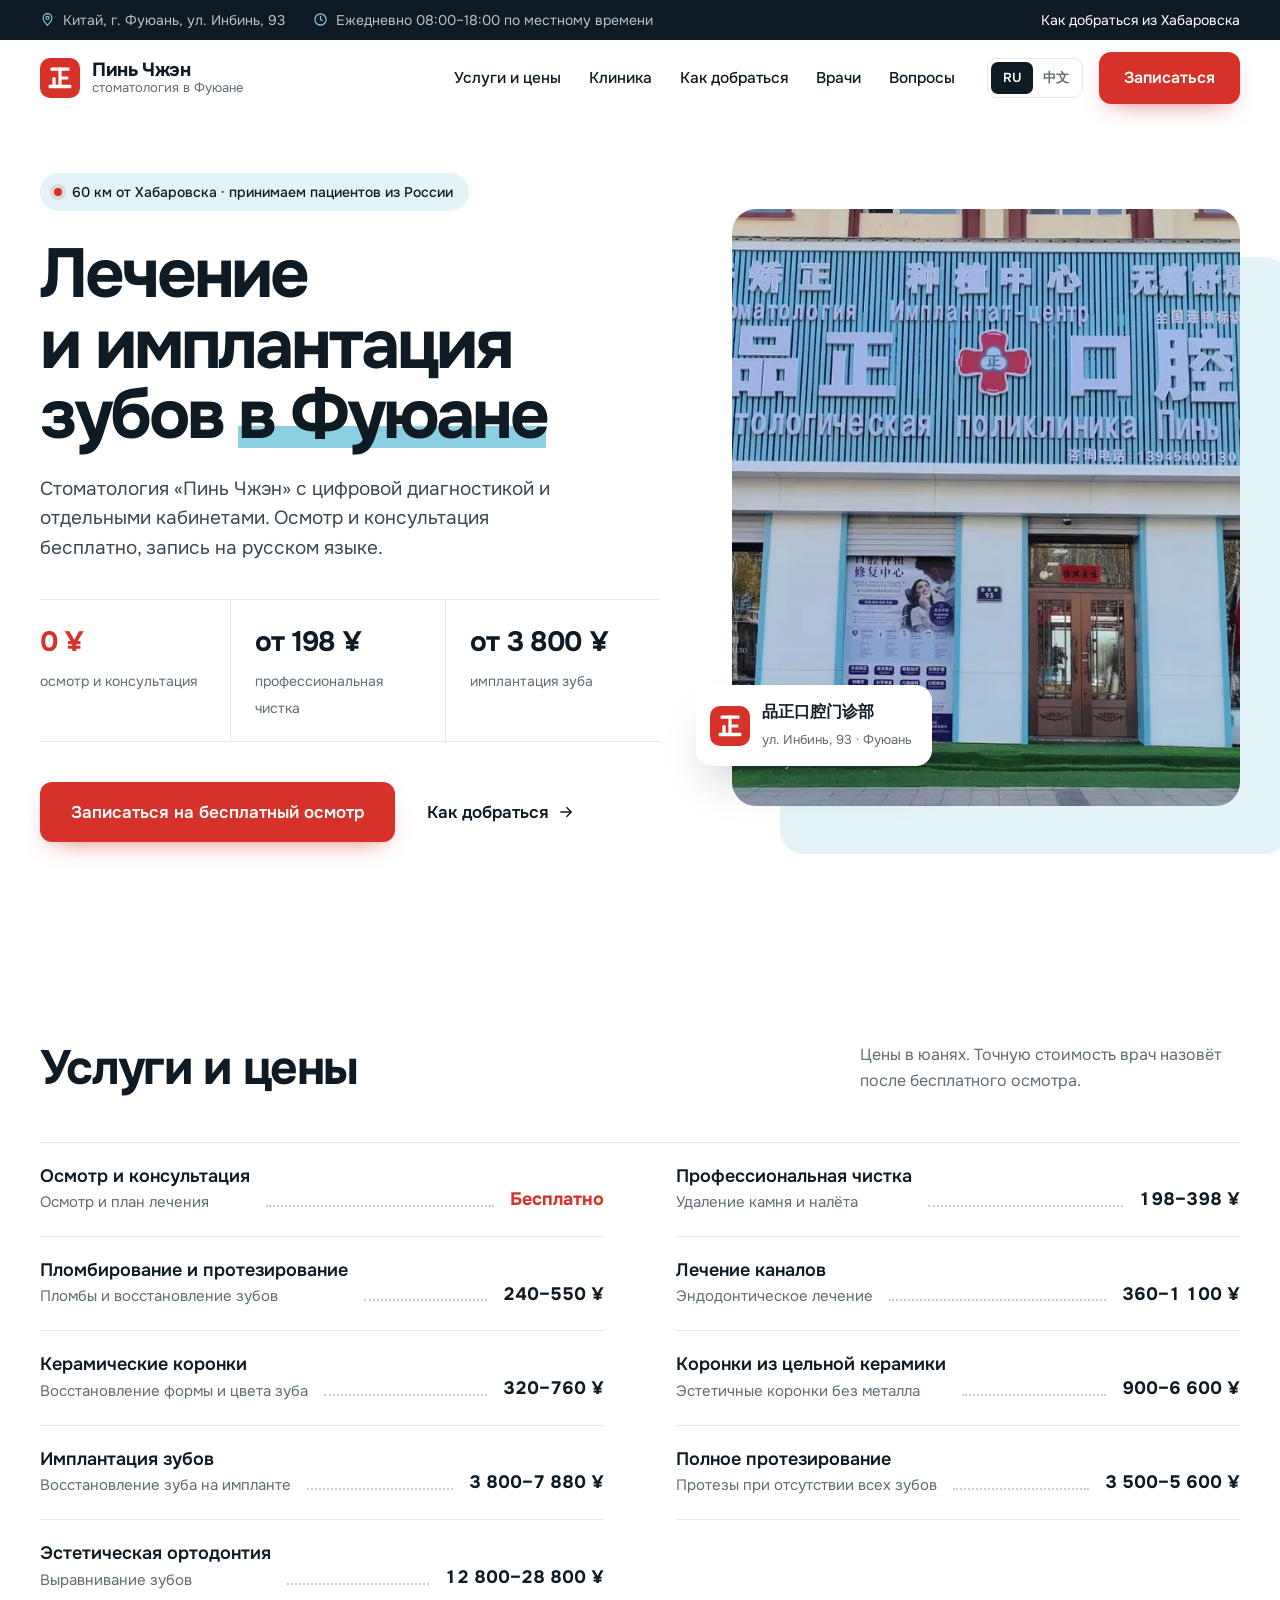
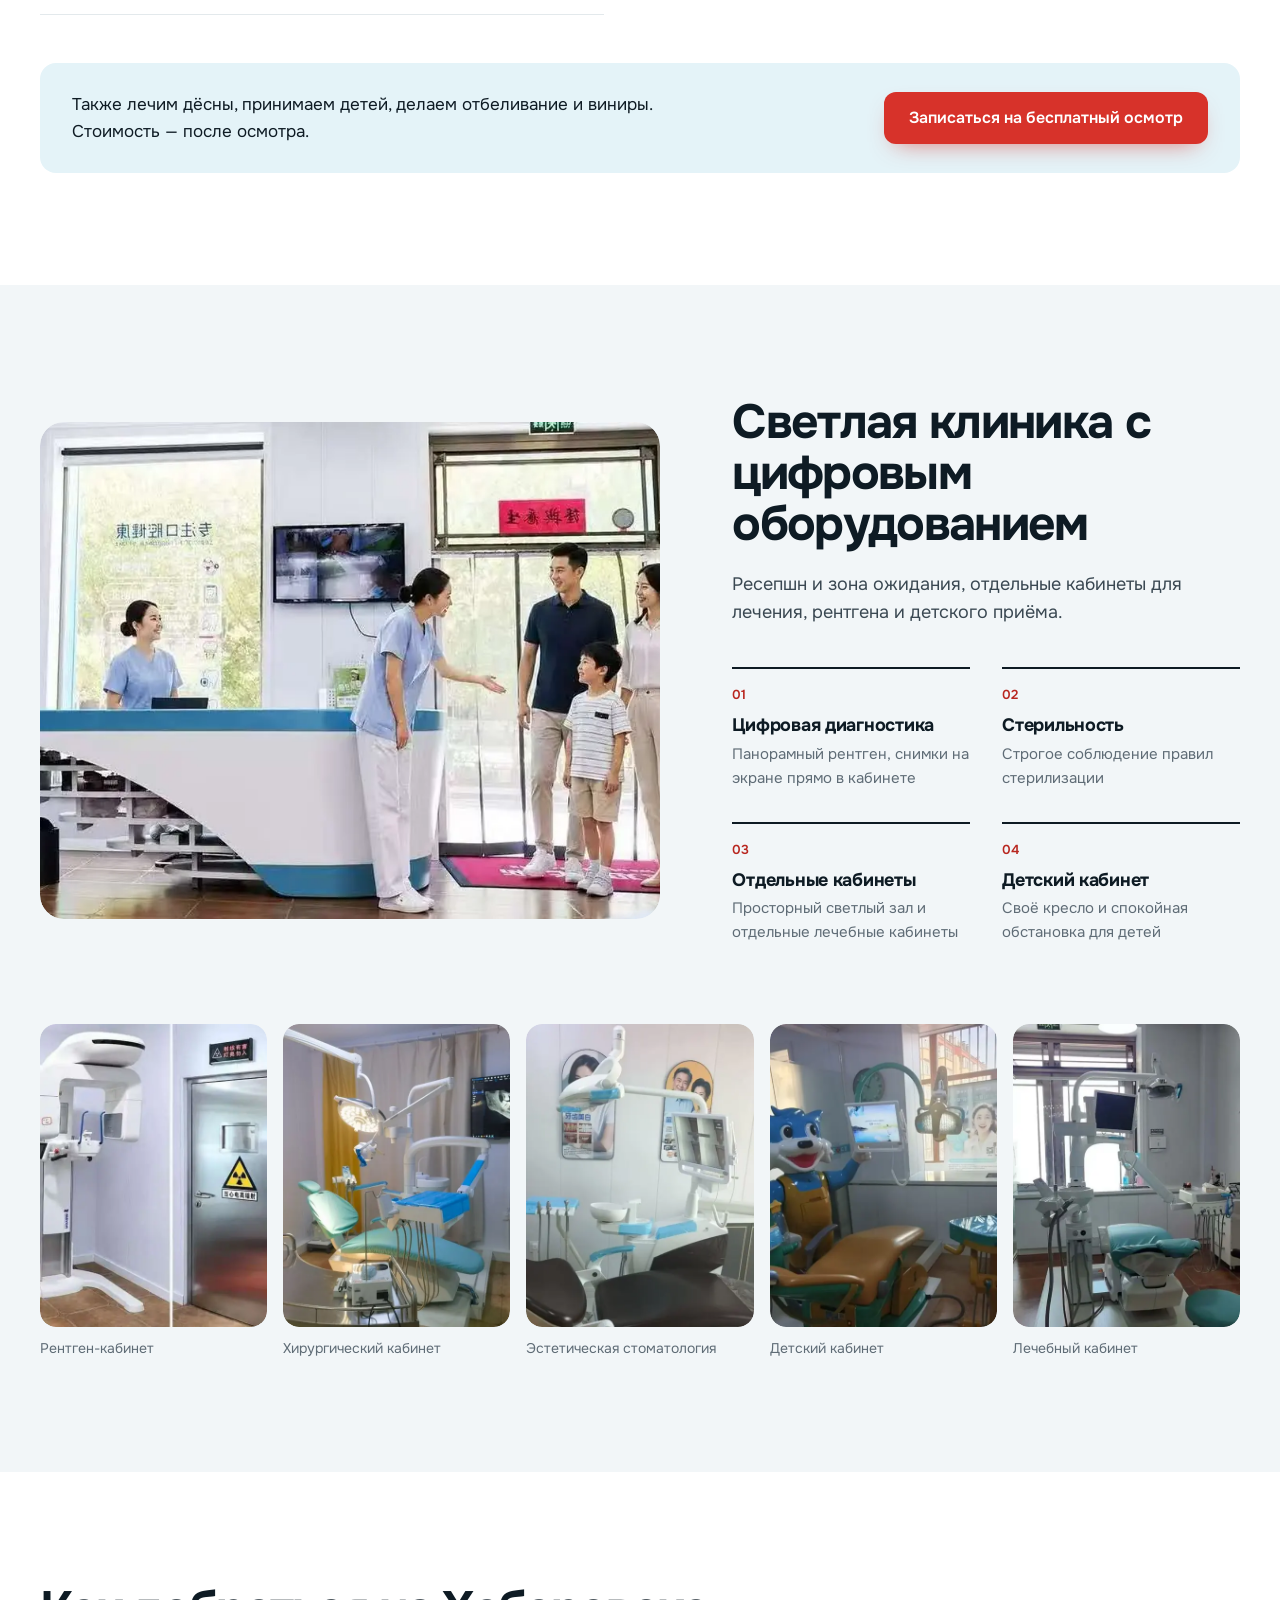
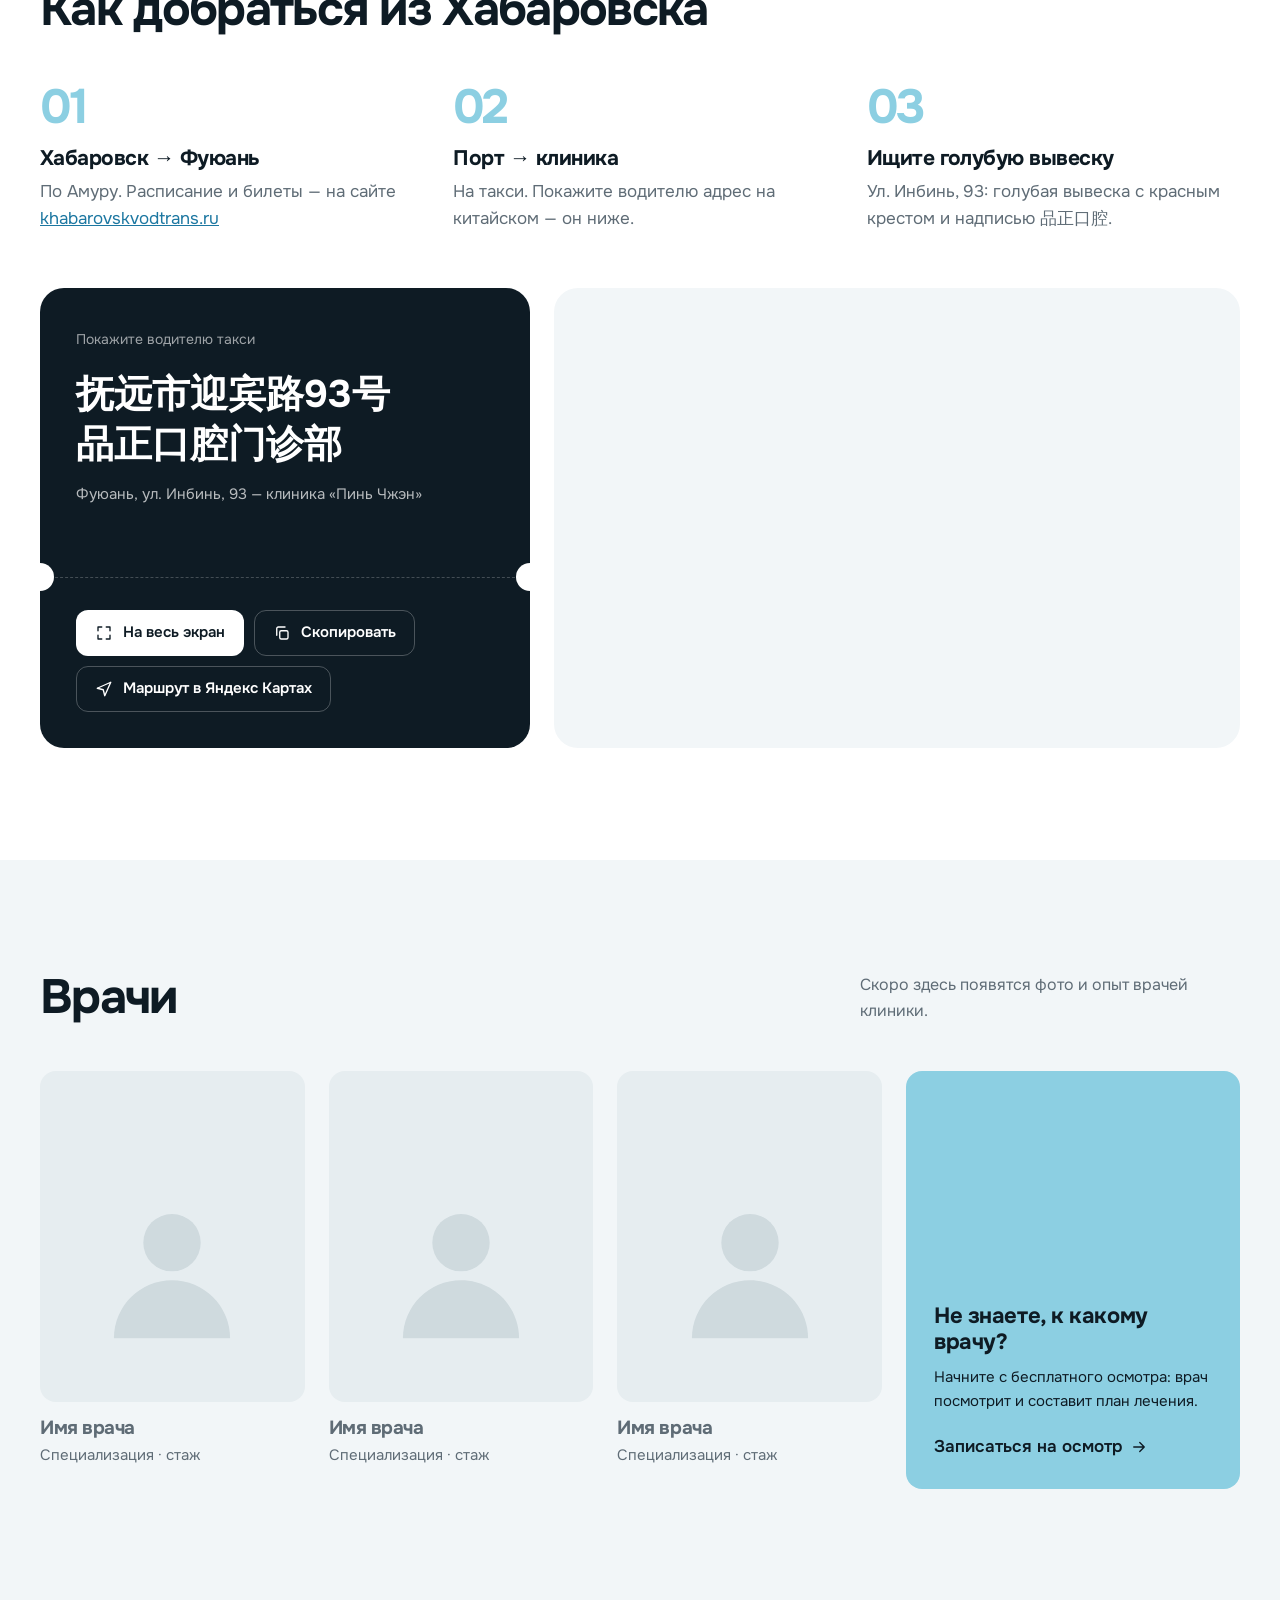
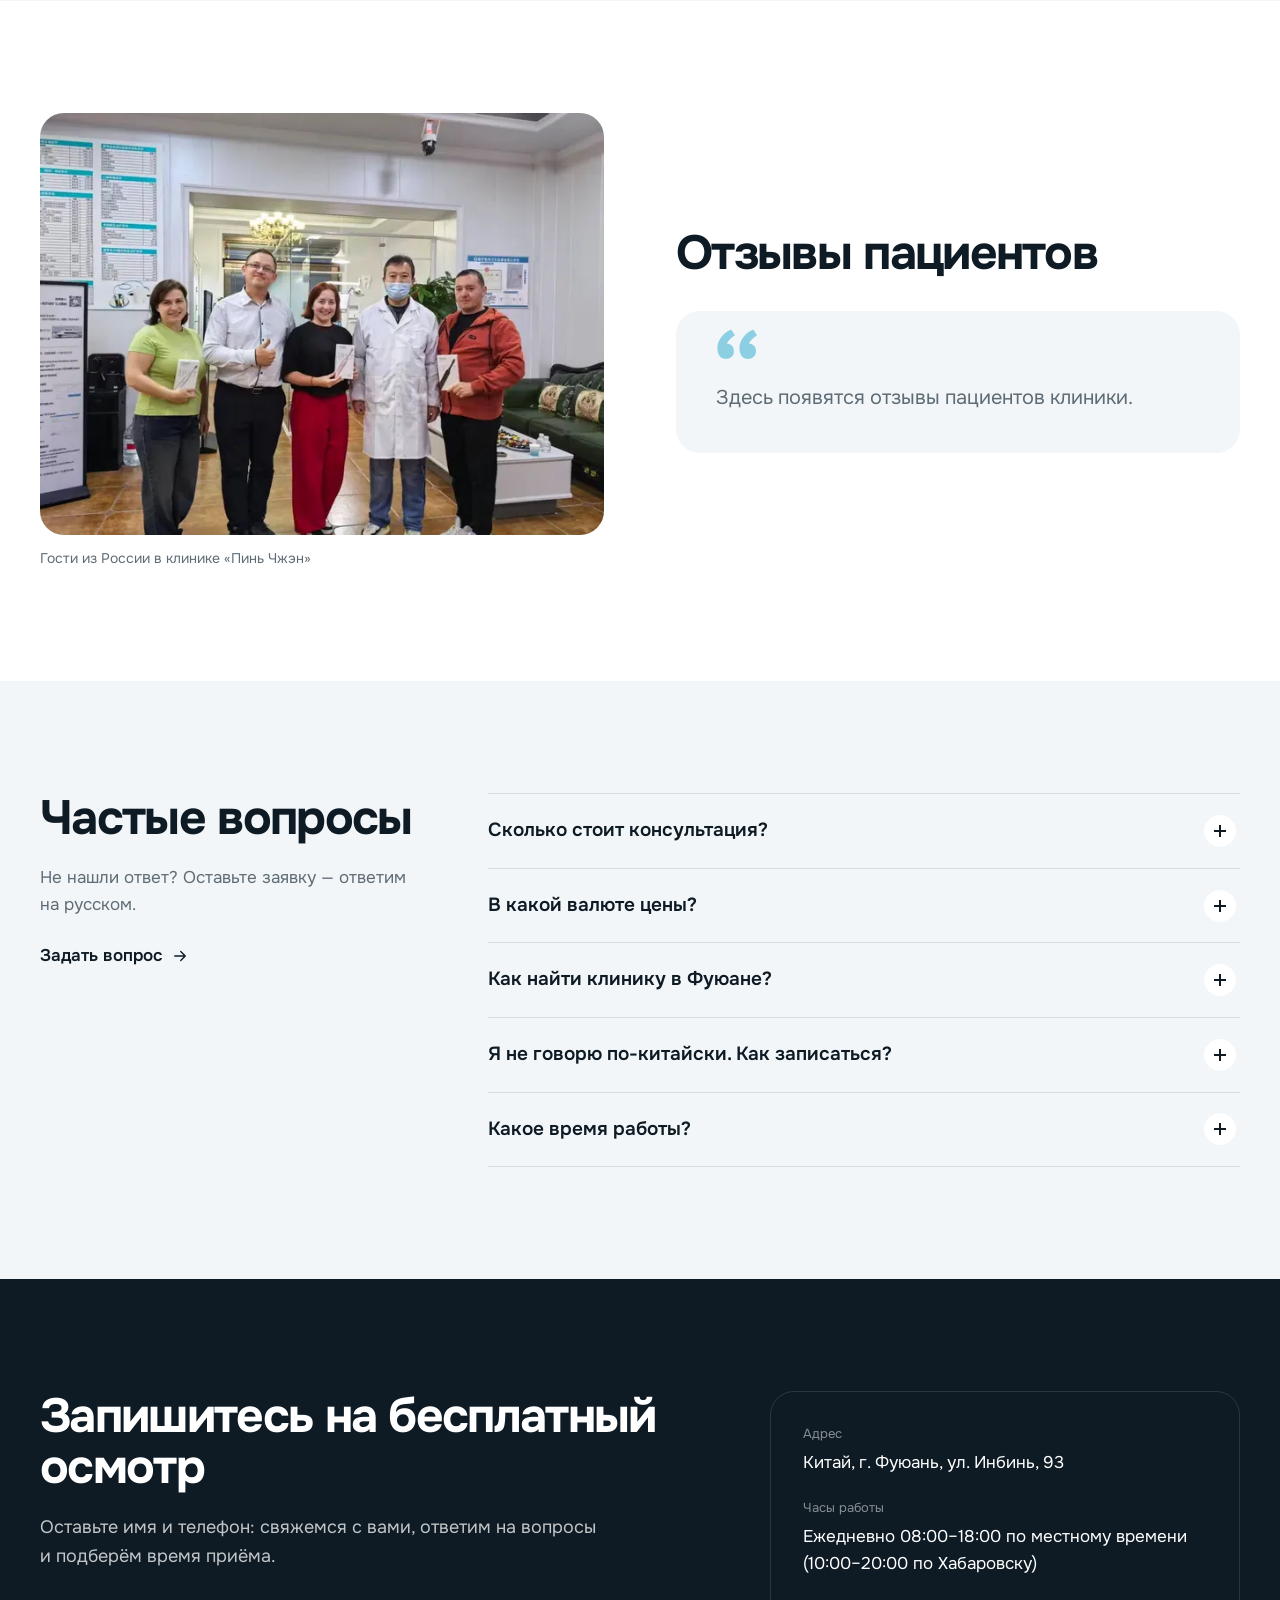
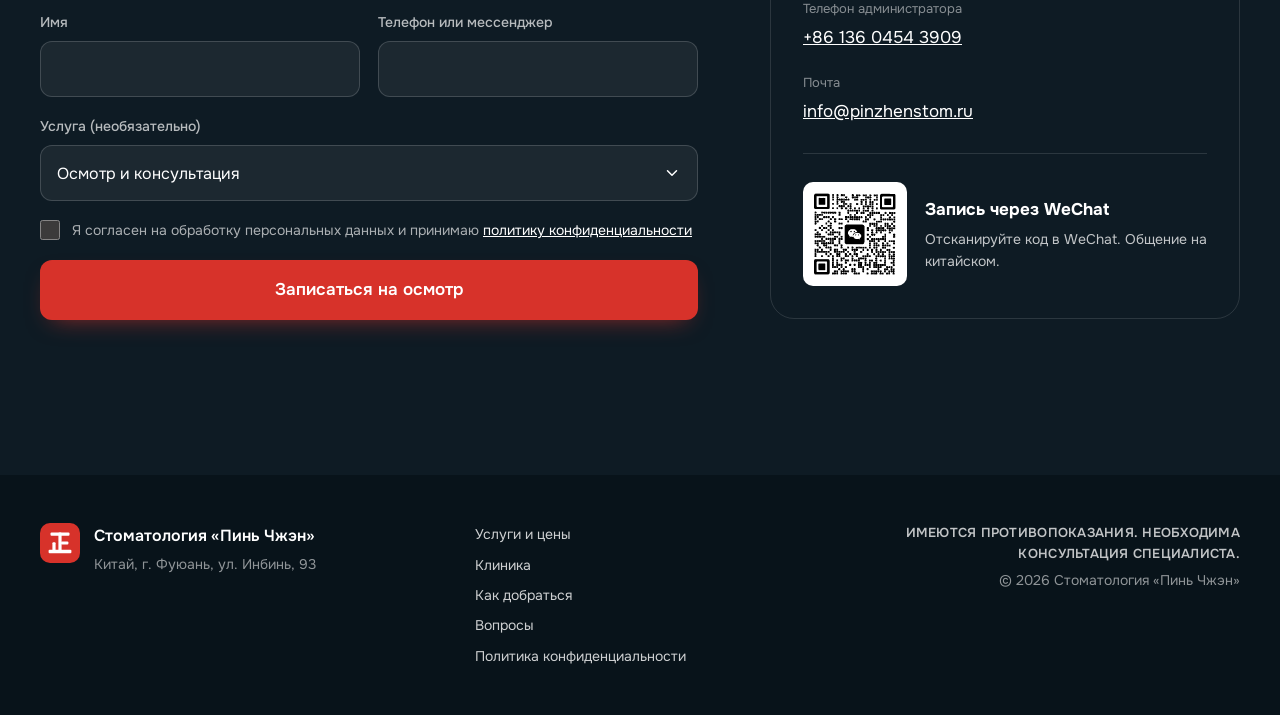
==== commit c5d94779: "Add the administrator phone for Russian visitors Co-Authored-By: Claude Opus 5.5 <noreply@anthropic." ====
--- a/index.html
+++ b/index.html
@@ -34,6 +34,7 @@
     "logo": "https://codebyasadbek.github.io/proyekt-yuri/apple-touch-icon.png",
     "priceRange": "¥¥",
     "currenciesAccepted": "CNY",
+    "telephone": "+86 136 0454 3909",
     "address": {
       "@type": "PostalAddress",
       "streetAddress": "ул. Инбинь, 93 (迎宾路93号)",
@@ -475,6 +476,10 @@
               <dt data-i18n="info.hours">Часы работы</dt>
               <dd data-i18n="info.hoursValue">Ежедневно 08:00–18:00 по местному времени<br>(10:00–20:00 по Хабаровску)</dd>
             </div>
+            <div data-lang-only="ru">
+              <dt>Телефон администратора</dt>
+              <dd><a href="tel:+8613604543909">+86 136 0454 3909</a></dd>
+            </div>
             <div>
               <dt data-i18n="info.email">Почта</dt>
               <dd><a href="mailto:info@pinzhenstom.ru">info@pinzhenstom.ru</a></dd>
